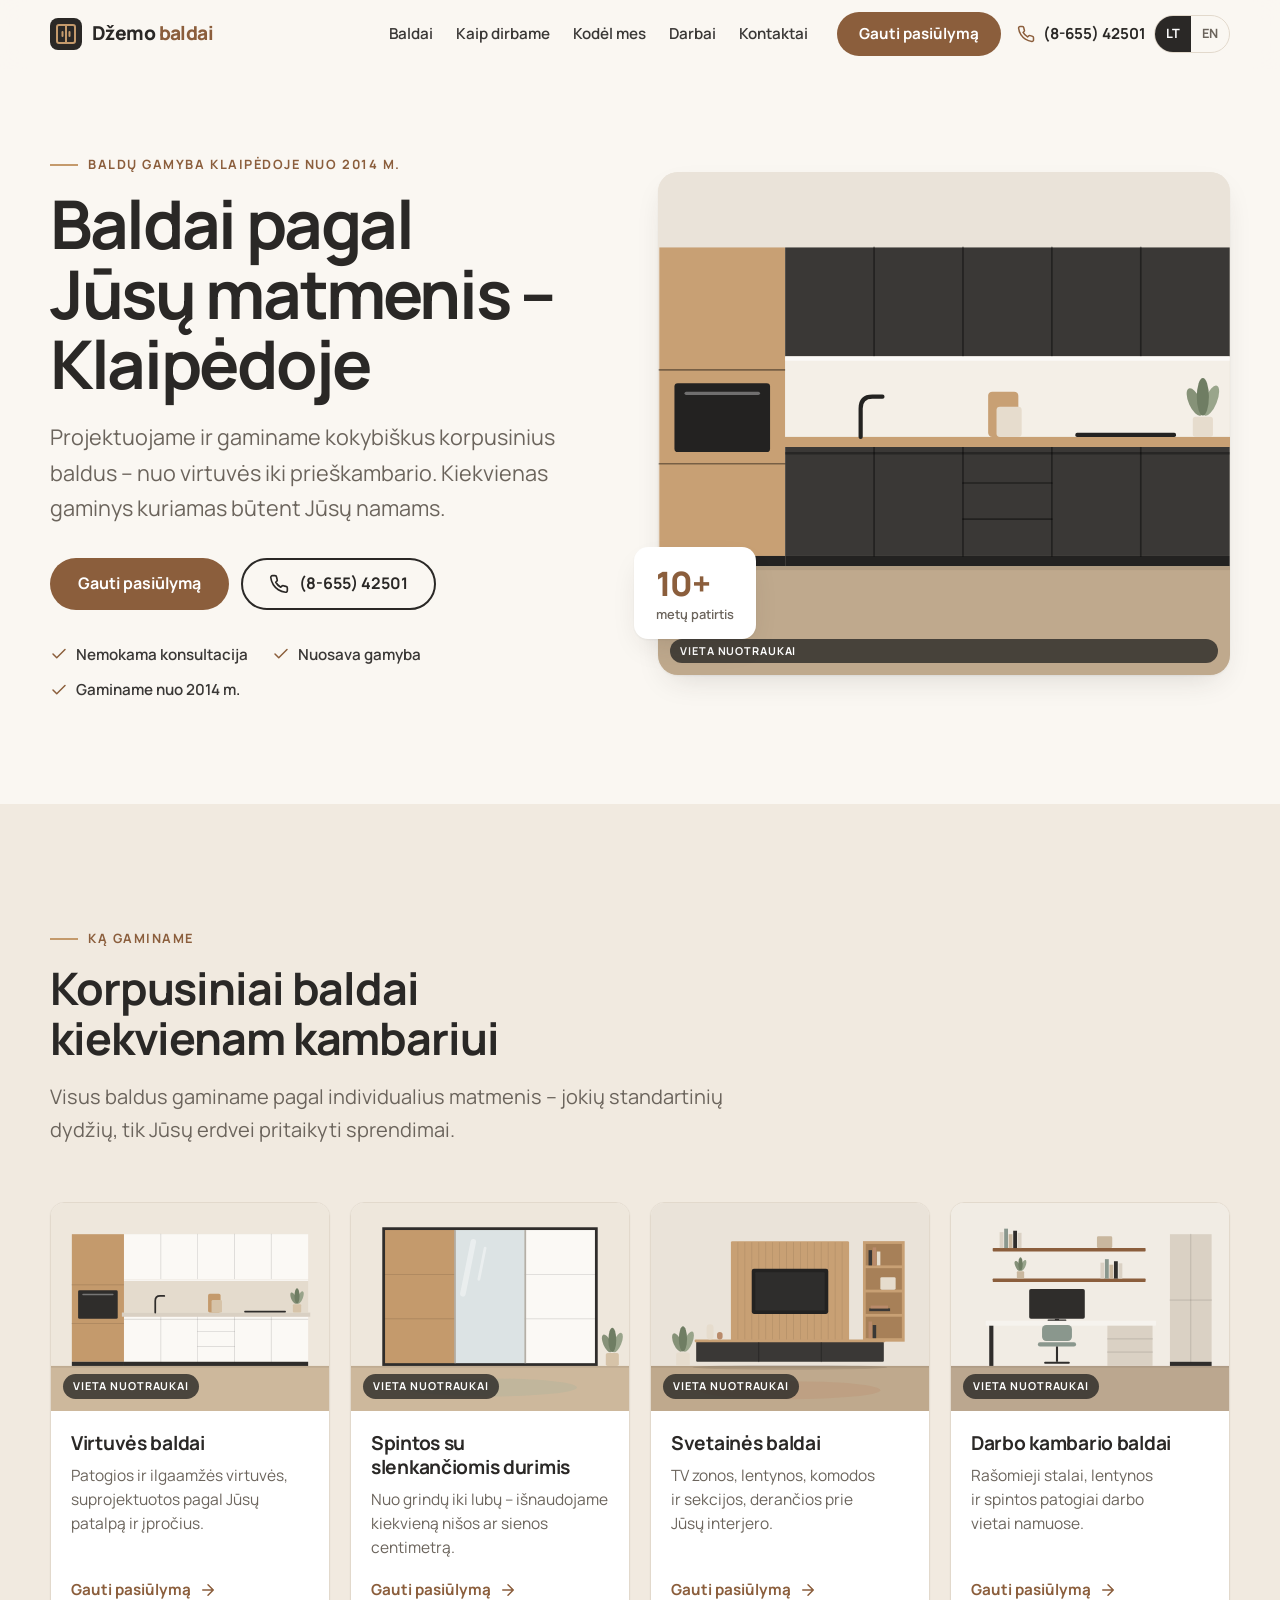
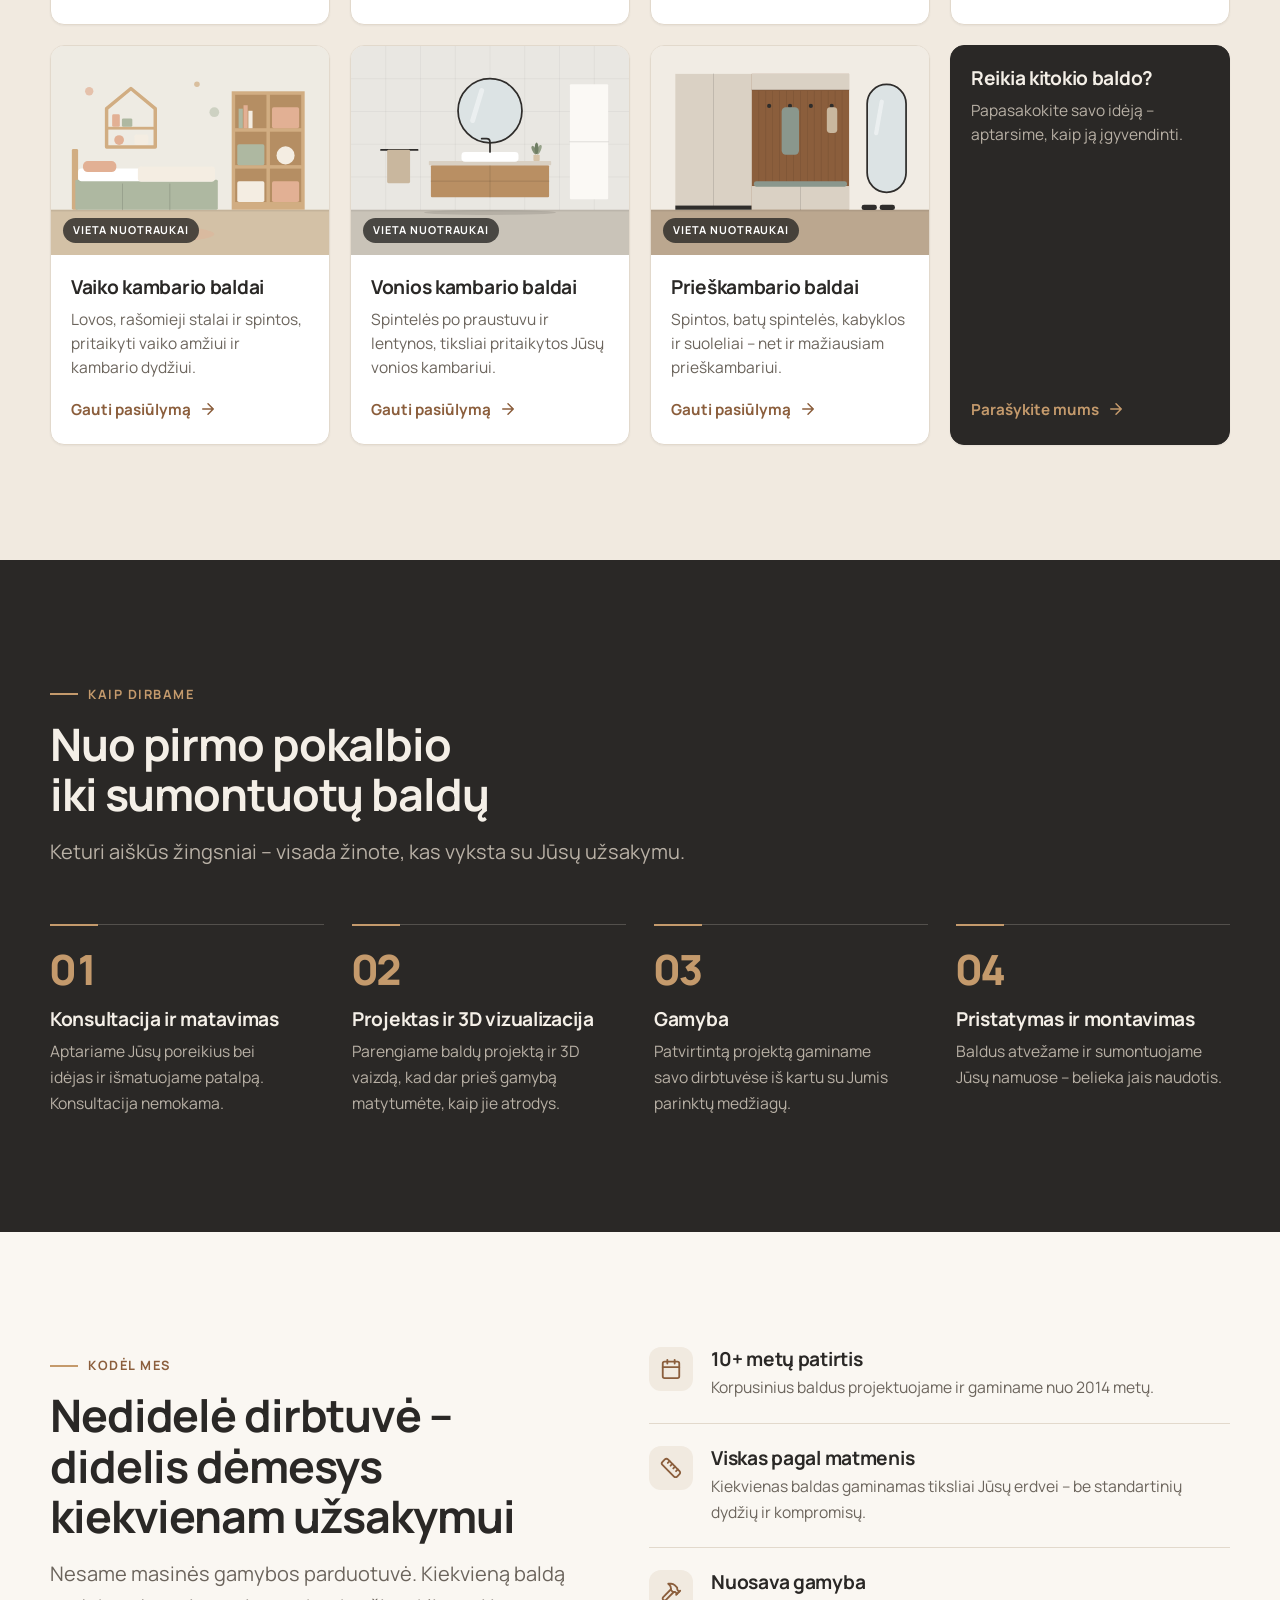
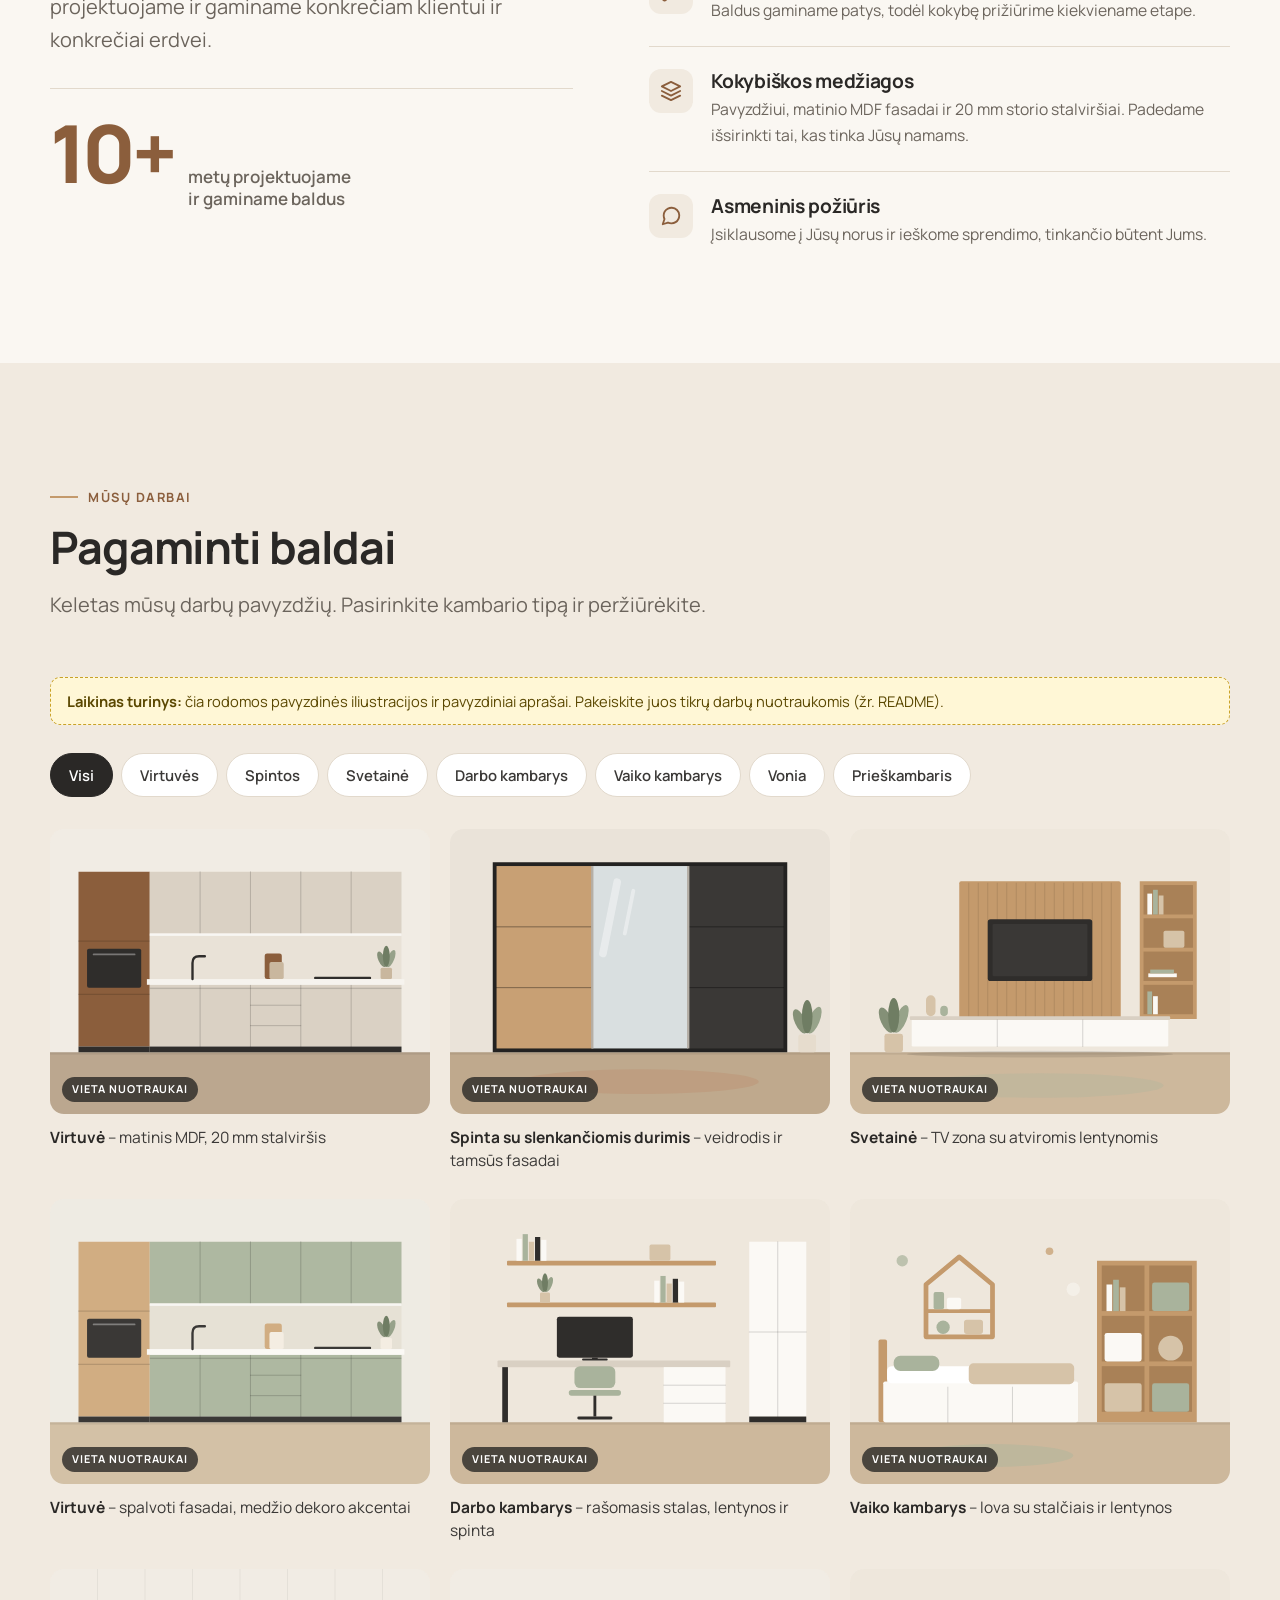
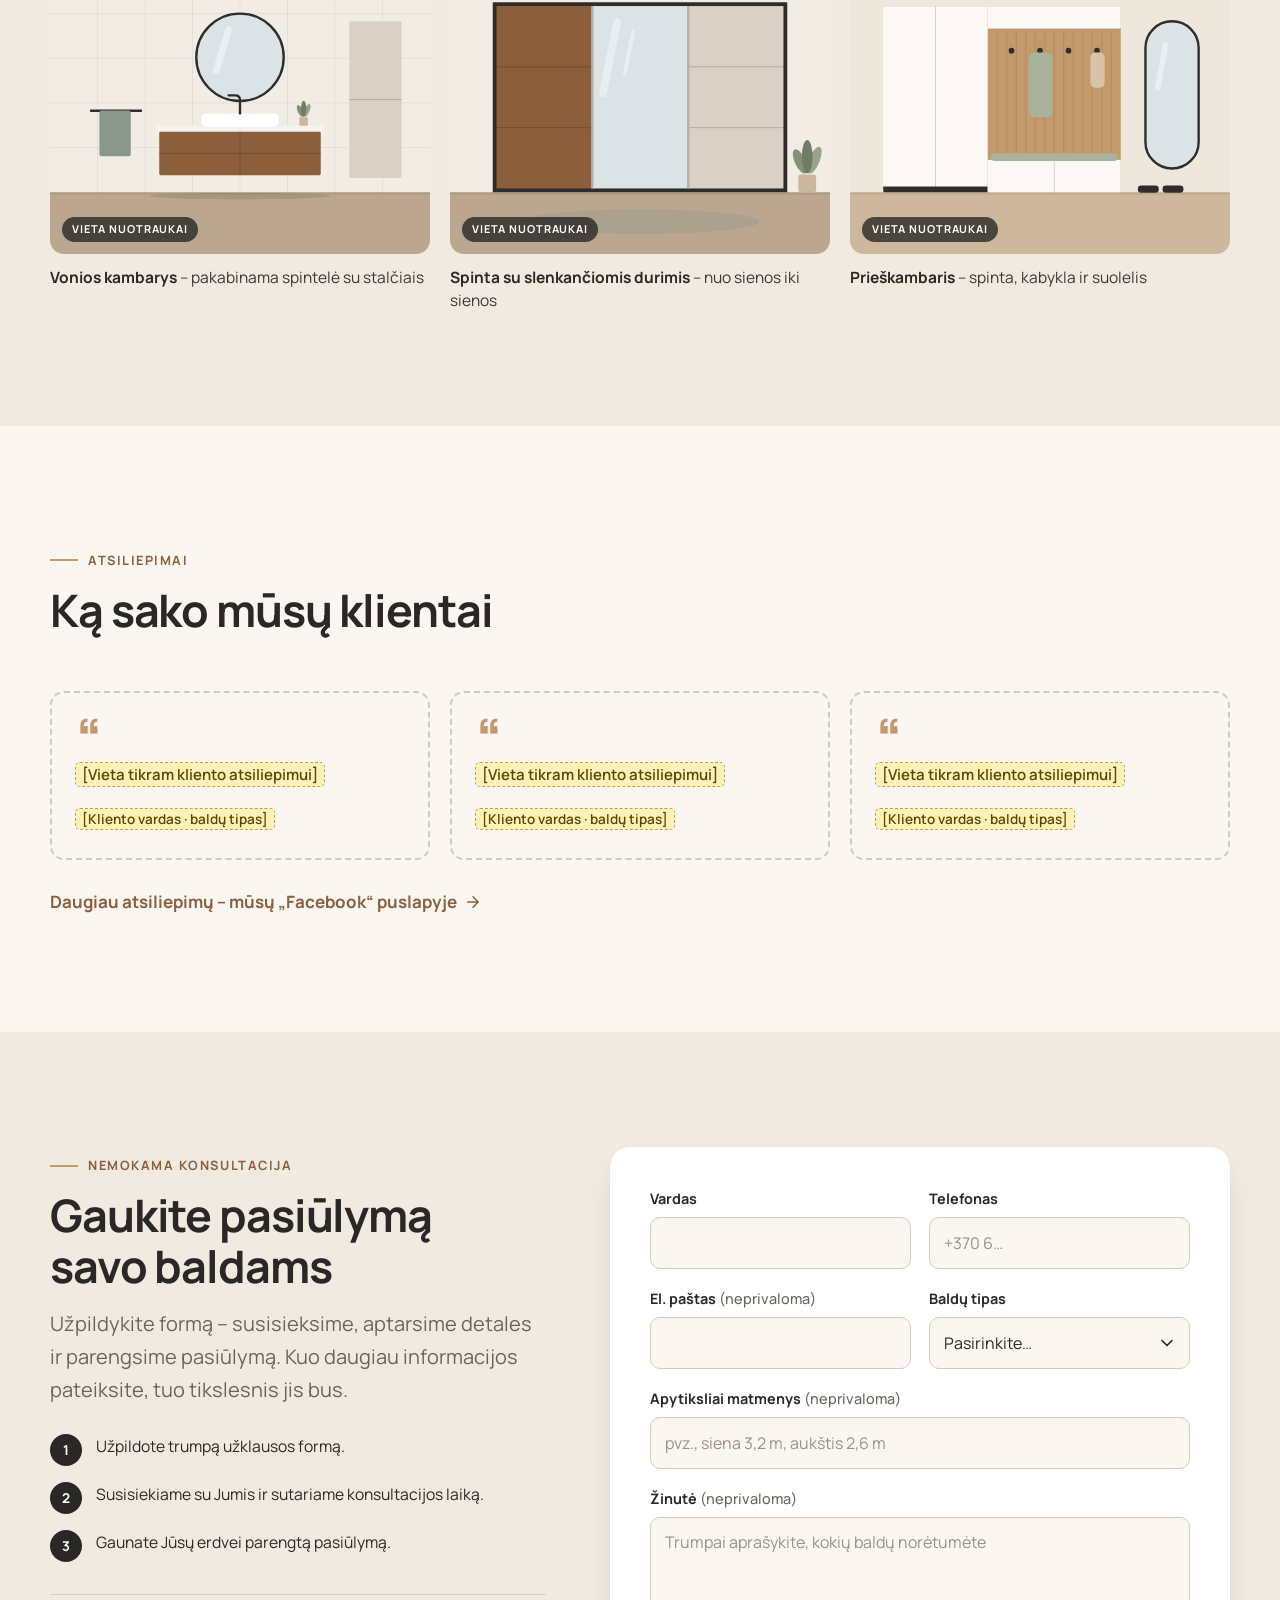
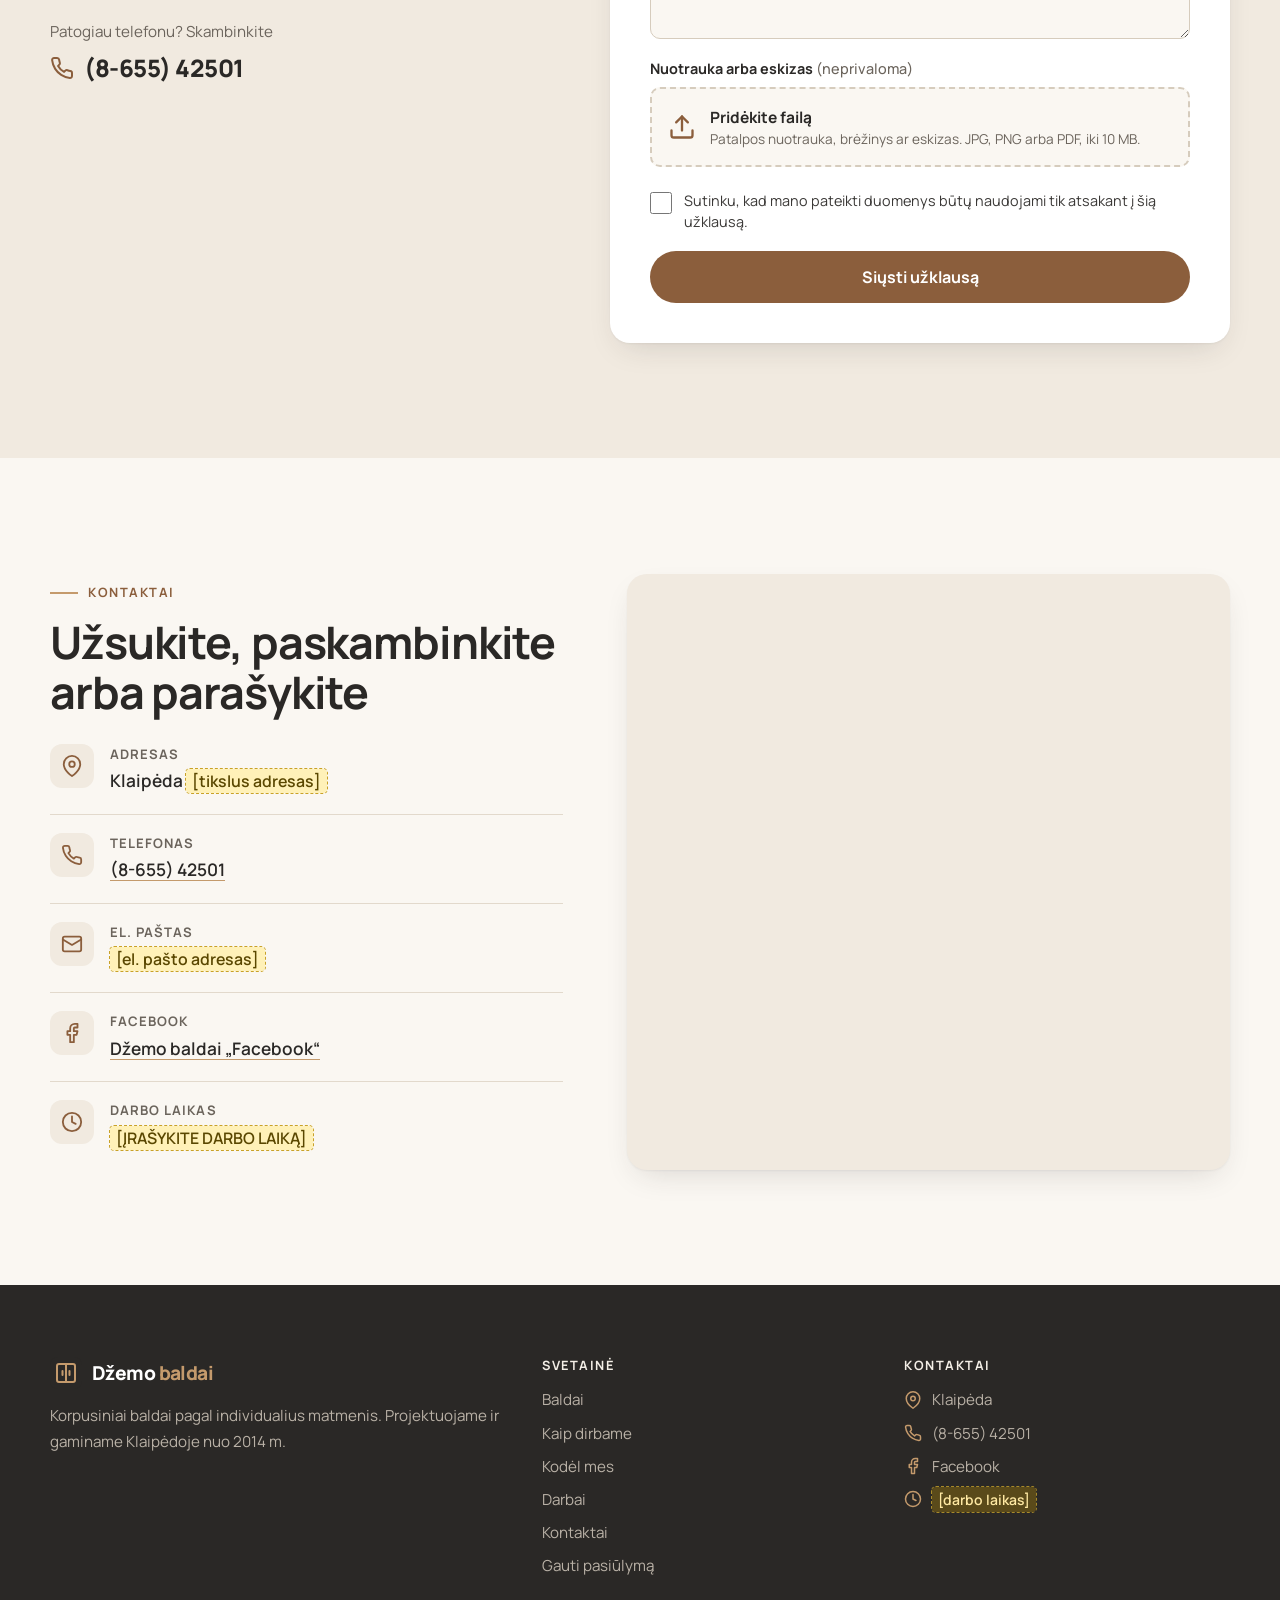
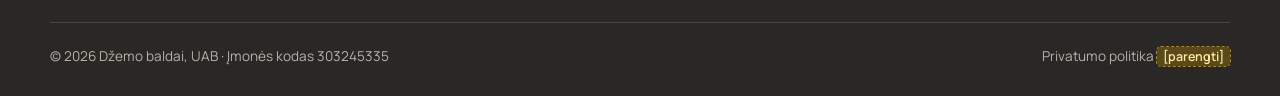
==== index.html @ 510f3b21 "Add Džemo baldai website (LT + EN) Static one-page site: hero, furniture categories, process, galler" ====
<!doctype html>
<html lang="lt">
<head>
  <meta charset="utf-8">
  <meta name="viewport" content="width=device-width, initial-scale=1, viewport-fit=cover">
  <title>Džemo baldai – baldai pagal užsakymą Klaipėdoje</title>
  <meta name="description" content="Projektuojame ir gaminame korpusinius baldus pagal užsakymą Klaipėdoje nuo 2014 m.: virtuvės baldai, spintos su slenkančiomis durimis ir kt. Nemokama konsultacija.">
  <meta name="keywords" content="baldai pagal užsakymą Klaipėda, virtuvės baldai Klaipėda, spintos su slenkančiomis durimis, korpusiniai baldai Klaipėda, nestandartiniai baldai Klaipėda, baldų gamyba Klaipėda, Džemo baldai">
  <meta name="theme-color" content="#faf7f2">
  <meta name="format-detection" content="telephone=no">

  <!-- TODO: turint domeną, atkomentuokite ir įrašykite tikrą adresą:
  <link rel="canonical" href="https://www.JUSU-DOMENAS.lt/">
  <link rel="alternate" hreflang="lt" href="https://www.JUSU-DOMENAS.lt/">
  <link rel="alternate" hreflang="en" href="https://www.JUSU-DOMENAS.lt/en/">
  <meta property="og:url" content="https://www.JUSU-DOMENAS.lt/">
  <meta property="og:image" content="https://www.JUSU-DOMENAS.lt/assets/img/og.jpg">
  -->
  <meta property="og:type" content="website">
  <meta property="og:locale" content="lt_LT">
  <meta property="og:site_name" content="Džemo baldai">
  <meta property="og:title" content="Džemo baldai – baldai pagal užsakymą Klaipėdoje">
  <meta property="og:description" content="Projektuojame ir gaminame korpusinius baldus pagal užsakymą Klaipėdoje nuo 2014 m.: virtuvės baldai, spintos su slenkančiomis durimis ir kt. Nemokama konsultacija.">

  <link rel="icon" href="favicon.svg" type="image/svg+xml">
  <link rel="preload" href="assets/fonts/manrope-latin-wght-normal.woff2" as="font" type="font/woff2" crossorigin>
  <link rel="stylesheet" href="assets/css/style.css">

  <script type="application/ld+json">
{
  "@context": "https://schema.org",
  "@type": "LocalBusiness",
  "name": "Džemo baldai",
  "legalName": "Džemo baldai, UAB",
  "description": "Projektuojame ir gaminame korpusinius baldus pagal užsakymą Klaipėdoje nuo 2014 m.: virtuvės baldai, spintos su slenkančiomis durimis ir kt. Nemokama konsultacija.",
  "foundingDate": "2014",
  "telephone": "+37065542501",
  "address": {
    "@type": "PostalAddress",
    "addressLocality": "Klaipėda",
    "addressCountry": "LT"
  },
  "areaServed": "Klaipėda",
  "sameAs": [
    "https://www.facebook.com/FACEBOOK-PUSLAPIS"
  ]
}
  </script>
</head>
<body>
<a class="skip-link" href="#turinys">Pereiti prie turinio</a>
<svg width="0" height="0" style="position:absolute" aria-hidden="true">
  <symbol id="i-phone" viewBox="0 0 24 24" fill="none" stroke="currentColor" stroke-width="2" stroke-linecap="round" stroke-linejoin="round"><path d="M22 16.92v3a2 2 0 0 1-2.18 2 19.79 19.79 0 0 1-8.63-3.07 19.5 19.5 0 0 1-6-6 19.79 19.79 0 0 1-3.07-8.67A2 2 0 0 1 4.11 2h3a2 2 0 0 1 2 1.72 12.84 12.84 0 0 0 .7 2.81 2 2 0 0 1-.45 2.11L8.09 9.91a16 16 0 0 0 6 6l1.27-1.27a2 2 0 0 1 2.11-.45 12.84 12.84 0 0 0 2.81.7A2 2 0 0 1 22 16.92z"/></symbol>
  <symbol id="i-arrow" viewBox="0 0 24 24" fill="none" stroke="currentColor" stroke-width="2" stroke-linecap="round" stroke-linejoin="round"><path d="M5 12h14M12 5l7 7-7 7"/></symbol>
  <symbol id="i-check" viewBox="0 0 24 24" fill="none" stroke="currentColor" stroke-width="2" stroke-linecap="round" stroke-linejoin="round"><path d="M20 6 9 17l-5-5"/></symbol>
  <symbol id="i-menu" viewBox="0 0 24 24" fill="none" stroke="currentColor" stroke-width="2" stroke-linecap="round" stroke-linejoin="round"><path d="M3 6h18M3 12h18M3 18h18"/></symbol>
  <symbol id="i-close" viewBox="0 0 24 24" fill="none" stroke="currentColor" stroke-width="2" stroke-linecap="round" stroke-linejoin="round"><path d="M18 6 6 18M6 6l12 12"/></symbol>
  <symbol id="i-pin" viewBox="0 0 24 24" fill="none" stroke="currentColor" stroke-width="2" stroke-linecap="round" stroke-linejoin="round"><path d="M21 10c0 7-9 13-9 13s-9-6-9-13a9 9 0 0 1 18 0z"/><circle cx="12" cy="10" r="3"/></symbol>
  <symbol id="i-clock" viewBox="0 0 24 24" fill="none" stroke="currentColor" stroke-width="2" stroke-linecap="round" stroke-linejoin="round"><circle cx="12" cy="12" r="10"/><path d="M12 6v6l4 2"/></symbol>
  <symbol id="i-mail" viewBox="0 0 24 24" fill="none" stroke="currentColor" stroke-width="2" stroke-linecap="round" stroke-linejoin="round"><rect x="2" y="4" width="20" height="16" rx="2"/><path d="m22 7-10 6L2 7"/></symbol>
  <symbol id="i-facebook" viewBox="0 0 24 24" fill="none" stroke="currentColor" stroke-width="2" stroke-linecap="round" stroke-linejoin="round"><path d="M18 2h-3a5 5 0 0 0-5 5v3H7v4h3v8h4v-8h3l1-4h-4V7a1 1 0 0 1 1-1h3z"/></symbol>
  <symbol id="i-ruler" viewBox="0 0 24 24" fill="none" stroke="currentColor" stroke-width="2" stroke-linecap="round" stroke-linejoin="round"><path d="M21.3 15.3a2.4 2.4 0 0 1 0 3.4l-2.6 2.6a2.4 2.4 0 0 1-3.4 0L2.7 8.7a2.41 2.41 0 0 1 0-3.4l2.6-2.6a2.41 2.41 0 0 1 3.4 0Z"/><path d="m14.5 12.5 2-2M11.5 9.5l2-2M8.5 6.5l2-2M17.5 15.5l2-2"/></symbol>
  <symbol id="i-calendar" viewBox="0 0 24 24" fill="none" stroke="currentColor" stroke-width="2" stroke-linecap="round" stroke-linejoin="round"><rect x="3" y="4" width="18" height="18" rx="2"/><path d="M16 2v4M8 2v4M3 10h18"/></symbol>
  <symbol id="i-hammer" viewBox="0 0 24 24" fill="none" stroke="currentColor" stroke-width="2" stroke-linecap="round" stroke-linejoin="round"><path d="m15 12-8.5 8.5a2.12 2.12 0 1 1-3-3L12 9"/><path d="M17.64 15 22 10.64"/><path d="m20.91 11.7-1.25-1.25c-.6-.6-.93-1.4-.93-2.25v-.86L16.01 4.6a5.56 5.56 0 0 0-3.94-1.64H9l.92.82A6.18 6.18 0 0 1 12 8.4v1.56l2 2h2.47l2.26 1.91"/></symbol>
  <symbol id="i-layers" viewBox="0 0 24 24" fill="none" stroke="currentColor" stroke-width="2" stroke-linecap="round" stroke-linejoin="round"><path d="m12 2 10 5-10 5L2 7z"/><path d="m2 17 10 5 10-5"/><path d="m2 12 10 5 10-5"/></symbol>
  <symbol id="i-chat" viewBox="0 0 24 24" fill="none" stroke="currentColor" stroke-width="2" stroke-linecap="round" stroke-linejoin="round"><path d="M21 11.5a8.38 8.38 0 0 1-.9 3.8 8.5 8.5 0 0 1-7.6 4.7 8.38 8.38 0 0 1-3.8-.9L3 21l1.9-5.7a8.38 8.38 0 0 1-.9-3.8 8.5 8.5 0 0 1 4.7-7.6 8.38 8.38 0 0 1 3.8-.9h.5a8.48 8.48 0 0 1 8 8v.5z"/></symbol>
  <symbol id="i-upload" viewBox="0 0 24 24" fill="none" stroke="currentColor" stroke-width="2" stroke-linecap="round" stroke-linejoin="round"><path d="M21 15v4a2 2 0 0 1-2 2H5a2 2 0 0 1-2-2v-4"/><path d="m17 8-5-5-5 5"/><path d="M12 3v12"/></symbol>
</svg>

<header class="header">
  <div class="container header__inner">
    <a class="brand" href="#" aria-label="Džemo baldai – į pradžią"><svg viewBox="0 0 32 32" aria-hidden="true"><rect width="32" height="32" rx="8" fill="#2a2826"/><rect x="7" y="7" width="18" height="18" rx="2" fill="none" stroke="#c49a6c" stroke-width="2"/><path d="M16 7v18M12.5 14v4M19.5 14v4" stroke="#c49a6c" stroke-width="2" stroke-linecap="round"/></svg><span>Džemo <span>baldai</span></span></a>

    <nav class="nav" id="nav" aria-label="Meniu">
      <ul>
          <li><a href="#baldai">Baldai</a></li>
          <li><a href="#procesas">Kaip dirbame</a></li>
          <li><a href="#kodel-mes">Kodėl mes</a></li>
          <li><a href="#darbai">Darbai</a></li>
          <li><a href="#kontaktai">Kontaktai</a></li>
          <li><a class="btn btn--primary btn--sm" href="#uzklausa">Gauti pasiūlymą</a></li>
      </ul>
    </nav>

    <div class="header__tools">
      <a class="header__phone" href="tel:+37065542501"><svg aria-hidden="true"><use href="#i-phone"/></svg>(8-655) 42501</a>
      <div class="lang" role="group" aria-label="Kalba">
        <a href="index.html" lang="lt" hreflang="lt" aria-current="true">LT</a>
        <a href="en/index.html" lang="en" hreflang="en">EN</a>
      </div>
      <button class="nav-toggle" type="button" aria-controls="nav" aria-expanded="false" aria-label="Meniu">
        <svg class="icon-open" aria-hidden="true"><use href="#i-menu"/></svg>
        <svg class="icon-close" aria-hidden="true"><use href="#i-close"/></svg>
      </button>
    </div>
  </div>
</header>

<main id="turinys">

  <!-- 1. HERO -->
  <section class="hero">
    <div class="container hero__grid">
      <div class="hero__text">
        <p class="eyebrow">Baldų gamyba Klaipėdoje nuo 2014 m.</p>
        <h1>Baldai pagal Jūsų matmenis&nbsp;– Klaipėdoje</h1>
        <p class="lead">Projektuojame ir gaminame kokybiškus korpusinius baldus – nuo virtuvės iki prieškambario. Kiekvienas gaminys kuriamas būtent Jūsų namams.</p>
        <div class="hero__cta">
          <a class="btn btn--primary" href="#uzklausa">Gauti pasiūlymą</a>
          <a class="btn btn--ghost" href="tel:+37065542501"><svg aria-hidden="true"><use href="#i-phone"/></svg>(8-655) 42501</a>
        </div>
        <ul class="hero__points">
            <li><svg aria-hidden="true"><use href="#i-check"/></svg>Nemokama konsultacija</li>
            <li><svg aria-hidden="true"><use href="#i-check"/></svg>Nuosava gamyba</li>
            <li><svg aria-hidden="true"><use href="#i-check"/></svg>Gaminame nuo 2014 m.</li>
        </ul>
      </div>
      <div class="hero__media">
        <!-- TODO: pakeiskite tikra nuotrauka, pvz. assets/img/hero.jpg (rekomenduojama ~1600 px pločio, WebP arba JPG) -->
        <div class="media"><img src="assets/img/hero.svg" alt="Virtuvės baldai pagal individualų užsakymą" width="800" height="600" fetchpriority="high"></div>
        <div class="hero__badge"><strong>10+</strong><span>metų patirtis</span></div>
      </div>
    </div>
  </section>

  <!-- 2. KĄ GAMINAME -->
  <section class="section section--sand" id="baldai">
    <div class="container">
      <div class="section-head">
        <p class="eyebrow">Ką gaminame</p>
        <h2>Korpusiniai baldai kiekvienam kambariui</h2>
        <p class="lead">Visus baldus gaminame pagal individualius matmenis – jokių standartinių dydžių, tik Jūsų erdvei pritaikyti sprendimai.</p>
      </div>
      <ul class="cards">
        <li class="card">
          <div class="media"><img src="assets/img/virtuve.svg" alt="Virtuvės baldai" width="800" height="600" loading="lazy" decoding="async"></div>
          <div class="card__body">
            <h3><a class="card__link" href="#uzklausa" data-type="Virtuvės baldai">Virtuvės baldai</a></h3>
            <p>Patogios ir ilgaamžės virtuvės, suprojektuotos pagal Jūsų patalpą ir įpročius.</p>
            <span class="link-arrow">Gauti pasiūlymą <svg aria-hidden="true"><use href="#i-arrow"/></svg></span>
          </div>
        </li>
        <li class="card">
          <div class="media"><img src="assets/img/spinta.svg" alt="Spintos su slenkančiomis durimis" width="800" height="600" loading="lazy" decoding="async"></div>
          <div class="card__body">
            <h3><a class="card__link" href="#uzklausa" data-type="Spintos su slenkančiomis durimis">Spintos su slenkančiomis durimis</a></h3>
            <p>Nuo grindų iki lubų – išnaudojame kiekvieną nišos ar sienos centimetrą.</p>
            <span class="link-arrow">Gauti pasiūlymą <svg aria-hidden="true"><use href="#i-arrow"/></svg></span>
          </div>
        </li>
        <li class="card">
          <div class="media"><img src="assets/img/svetaine.svg" alt="Svetainės baldai" width="800" height="600" loading="lazy" decoding="async"></div>
          <div class="card__body">
            <h3><a class="card__link" href="#uzklausa" data-type="Svetainės baldai">Svetainės baldai</a></h3>
            <p>TV zonos, lentynos, komodos ir sekcijos, derančios prie Jūsų interjero.</p>
            <span class="link-arrow">Gauti pasiūlymą <svg aria-hidden="true"><use href="#i-arrow"/></svg></span>
          </div>
        </li>
        <li class="card">
          <div class="media"><img src="assets/img/darbo-kambarys.svg" alt="Darbo kambario baldai" width="800" height="600" loading="lazy" decoding="async"></div>
          <div class="card__body">
            <h3><a class="card__link" href="#uzklausa" data-type="Darbo kambario baldai">Darbo kambario baldai</a></h3>
            <p>Rašomieji stalai, lentynos ir spintos patogiai darbo vietai namuose.</p>
            <span class="link-arrow">Gauti pasiūlymą <svg aria-hidden="true"><use href="#i-arrow"/></svg></span>
          </div>
        </li>
        <li class="card">
          <div class="media"><img src="assets/img/vaiko-kambarys.svg" alt="Vaiko kambario baldai" width="800" height="600" loading="lazy" decoding="async"></div>
          <div class="card__body">
            <h3><a class="card__link" href="#uzklausa" data-type="Vaiko kambario baldai">Vaiko kambario baldai</a></h3>
            <p>Lovos, rašomieji stalai ir spintos, pritaikyti vaiko amžiui ir kambario dydžiui.</p>
            <span class="link-arrow">Gauti pasiūlymą <svg aria-hidden="true"><use href="#i-arrow"/></svg></span>
          </div>
        </li>
        <li class="card">
          <div class="media"><img src="assets/img/vonia.svg" alt="Vonios kambario baldai" width="800" height="600" loading="lazy" decoding="async"></div>
          <div class="card__body">
            <h3><a class="card__link" href="#uzklausa" data-type="Vonios kambario baldai">Vonios kambario baldai</a></h3>
            <p>Spintelės po praustuvu ir lentynos, tiksliai pritaikytos Jūsų vonios kambariui.</p>
            <span class="link-arrow">Gauti pasiūlymą <svg aria-hidden="true"><use href="#i-arrow"/></svg></span>
          </div>
        </li>
        <li class="card">
          <div class="media"><img src="assets/img/prieskambaris.svg" alt="Prieškambario baldai" width="800" height="600" loading="lazy" decoding="async"></div>
          <div class="card__body">
            <h3><a class="card__link" href="#uzklausa" data-type="Prieškambario baldai">Prieškambario baldai</a></h3>
            <p>Spintos, batų spintelės, kabyklos ir suoleliai – net ir mažiausiam prieškambariui.</p>
            <span class="link-arrow">Gauti pasiūlymą <svg aria-hidden="true"><use href="#i-arrow"/></svg></span>
          </div>
        </li>
        <li class="card card--cta">
          <div class="card__body">
            <h3><a class="card__link" href="#uzklausa" data-type="Kita">Reikia kitokio baldo?</a></h3>
            <p>Papasakokite savo idėją – aptarsime, kaip ją įgyvendinti.</p>
            <span class="link-arrow">Parašykite mums <svg aria-hidden="true"><use href="#i-arrow"/></svg></span>
          </div>
        </li>
      </ul>
    </div>
  </section>

  <!-- 3. KAIP DIRBAME -->
  <section class="section section--dark" id="procesas">
    <div class="container">
      <div class="section-head">
        <p class="eyebrow">Kaip dirbame</p>
        <h2>Nuo pirmo pokalbio iki sumontuotų baldų</h2>
        <p class="lead">Keturi aiškūs žingsniai – visada žinote, kas vyksta su Jūsų užsakymu.</p>
      </div>
      <ol class="steps">
        <li class="step">
          <div class="step__num" aria-hidden="true">01</div>
          <h3>Konsultacija ir matavimas</h3>
          <p>Aptariame Jūsų poreikius bei idėjas ir išmatuojame patalpą. Konsultacija nemokama.</p>
        </li>
        <li class="step">
          <div class="step__num" aria-hidden="true">02</div>
          <h3>Projektas ir 3D vizualizacija</h3>
          <p>Parengiame baldų projektą ir 3D vaizdą, kad dar prieš gamybą matytumėte, kaip jie atrodys.</p>
        </li>
        <li class="step">
          <div class="step__num" aria-hidden="true">03</div>
          <h3>Gamyba</h3>
          <p>Patvirtintą projektą gaminame savo dirbtuvėse iš kartu su Jumis parinktų medžiagų.</p>
        </li>
        <li class="step">
          <div class="step__num" aria-hidden="true">04</div>
          <h3>Pristatymas ir montavimas</h3>
          <p>Baldus atvežame ir sumontuojame Jūsų namuose – belieka jais naudotis.</p>
        </li>
      </ol>
    </div>
  </section>

  <!-- 4. KODĖL MES -->
  <section class="section" id="kodel-mes">
    <div class="container why">
      <div class="why__intro">
        <p class="eyebrow">Kodėl mes</p>
        <h2>Nedidelė dirbtuvė&nbsp;– didelis dėmesys kiekvienam užsakymui</h2>
        <p class="lead">Nesame masinės gamybos parduotuvė. Kiekvieną baldą projektuojame ir gaminame konkrečiam klientui ir konkrečiai erdvei.</p>
        <p class="why__stat"><strong>10+</strong><span>metų projektuojame ir gaminame baldus</span></p>
      </div>
      <ul class="features">
          <li class="feature">
            <span class="feature__icon"><svg aria-hidden="true"><use href="#i-calendar"/></svg></span>
            <h3>10+ metų patirtis</h3>
            <p>Korpusinius baldus projektuojame ir gaminame nuo 2014 metų.</p>
          </li>
          <li class="feature">
            <span class="feature__icon"><svg aria-hidden="true"><use href="#i-ruler"/></svg></span>
            <h3>Viskas pagal matmenis</h3>
            <p>Kiekvienas baldas gaminamas tiksliai Jūsų erdvei – be standartinių dydžių ir kompromisų.</p>
          </li>
          <li class="feature">
            <span class="feature__icon"><svg aria-hidden="true"><use href="#i-hammer"/></svg></span>
            <h3>Nuosava gamyba</h3>
            <p>Baldus gaminame patys, todėl kokybę prižiūrime kiekviename etape.</p>
          </li>
          <li class="feature">
            <span class="feature__icon"><svg aria-hidden="true"><use href="#i-layers"/></svg></span>
            <h3>Kokybiškos medžiagos</h3>
            <p>Pavyzdžiui, matinio MDF fasadai ir 20 mm storio stalviršiai. Padedame išsirinkti tai, kas tinka Jūsų namams.</p>
          </li>
          <li class="feature">
            <span class="feature__icon"><svg aria-hidden="true"><use href="#i-chat"/></svg></span>
            <h3>Asmeninis požiūris</h3>
            <p>Įsiklausome į Jūsų norus ir ieškome sprendimo, tinkančio būtent Jums.</p>
          </li>
      </ul>
    </div>
  </section>

  <!-- 5. DARBAI -->
  <section class="section section--sand" id="darbai">
    <div class="container">
      <div class="section-head">
        <p class="eyebrow">Mūsų darbai</p>
        <h2>Pagaminti baldai</h2>
        <p class="lead">Keletas mūsų darbų pavyzdžių. Pasirinkite kambario tipą ir peržiūrėkite.</p>
      </div>
      <!-- TODO: ištrinkite šį pranešimą, kai įkelsite tikras nuotraukas -->
      <p class="todo-note"><strong>Laikinas turinys:</strong> čia rodomos pavyzdinės iliustracijos ir pavyzdiniai aprašai. Pakeiskite juos tikrų darbų nuotraukomis (žr. README).</p>
      <div class="filters" role="group" aria-label="Filtruoti darbus pagal kambario tipą">
        <button class="filter" type="button" data-filter="all" aria-pressed="true">Visi</button>
        <button class="filter" type="button" data-filter="virtuve" aria-pressed="false">Virtuvės</button>
        <button class="filter" type="button" data-filter="spinta" aria-pressed="false">Spintos</button>
        <button class="filter" type="button" data-filter="svetaine" aria-pressed="false">Svetainė</button>
        <button class="filter" type="button" data-filter="darbo-kambarys" aria-pressed="false">Darbo kambarys</button>
        <button class="filter" type="button" data-filter="vaiko-kambarys" aria-pressed="false">Vaiko kambarys</button>
        <button class="filter" type="button" data-filter="vonia" aria-pressed="false">Vonia</button>
        <button class="filter" type="button" data-filter="prieskambaris" aria-pressed="false">Prieškambaris</button>
      </div>
      <div class="works">
        <figure class="work" data-cat="virtuve">
          <button class="media work__btn" type="button" aria-label="Padidinti nuotrauką: Virtuvė">
            <img src="assets/img/portfolio/virtuve-1.svg" alt="Virtuvė – matinis MDF, 20 mm stalviršis" width="800" height="600" loading="lazy" decoding="async">
          </button>
          <figcaption><strong>Virtuvė</strong> – matinis MDF, 20 mm stalviršis</figcaption>
        </figure>
        <figure class="work" data-cat="spinta">
          <button class="media work__btn" type="button" aria-label="Padidinti nuotrauką: Spinta su slenkančiomis durimis">
            <img src="assets/img/portfolio/spinta-1.svg" alt="Spinta su slenkančiomis durimis – veidrodis ir tamsūs fasadai" width="800" height="600" loading="lazy" decoding="async">
          </button>
          <figcaption><strong>Spinta su slenkančiomis durimis</strong> – veidrodis ir tamsūs fasadai</figcaption>
        </figure>
        <figure class="work" data-cat="svetaine">
          <button class="media work__btn" type="button" aria-label="Padidinti nuotrauką: Svetainė">
            <img src="assets/img/portfolio/svetaine-1.svg" alt="Svetainė – TV zona su atviromis lentynomis" width="800" height="600" loading="lazy" decoding="async">
          </button>
          <figcaption><strong>Svetainė</strong> – TV zona su atviromis lentynomis</figcaption>
        </figure>
        <figure class="work" data-cat="virtuve">
          <button class="media work__btn" type="button" aria-label="Padidinti nuotrauką: Virtuvė">
            <img src="assets/img/portfolio/virtuve-2.svg" alt="Virtuvė – spalvoti fasadai, medžio dekoro akcentai" width="800" height="600" loading="lazy" decoding="async">
          </button>
          <figcaption><strong>Virtuvė</strong> – spalvoti fasadai, medžio dekoro akcentai</figcaption>
        </figure>
        <figure class="work" data-cat="darbo-kambarys">
          <button class="media work__btn" type="button" aria-label="Padidinti nuotrauką: Darbo kambarys">
            <img src="assets/img/portfolio/darbo-kambarys-1.svg" alt="Darbo kambarys – rašomasis stalas, lentynos ir spinta" width="800" height="600" loading="lazy" decoding="async">
          </button>
          <figcaption><strong>Darbo kambarys</strong> – rašomasis stalas, lentynos ir spinta</figcaption>
        </figure>
        <figure class="work" data-cat="vaiko-kambarys">
          <button class="media work__btn" type="button" aria-label="Padidinti nuotrauką: Vaiko kambarys">
            <img src="assets/img/portfolio/vaiko-kambarys-1.svg" alt="Vaiko kambarys – lova su stalčiais ir lentynos" width="800" height="600" loading="lazy" decoding="async">
          </button>
          <figcaption><strong>Vaiko kambarys</strong> – lova su stalčiais ir lentynos</figcaption>
        </figure>
        <figure class="work" data-cat="vonia">
          <button class="media work__btn" type="button" aria-label="Padidinti nuotrauką: Vonios kambarys">
            <img src="assets/img/portfolio/vonia-1.svg" alt="Vonios kambarys – pakabinama spintelė su stalčiais" width="800" height="600" loading="lazy" decoding="async">
          </button>
          <figcaption><strong>Vonios kambarys</strong> – pakabinama spintelė su stalčiais</figcaption>
        </figure>
        <figure class="work" data-cat="spinta">
          <button class="media work__btn" type="button" aria-label="Padidinti nuotrauką: Spinta su slenkančiomis durimis">
            <img src="assets/img/portfolio/spinta-2.svg" alt="Spinta su slenkančiomis durimis – nuo sienos iki sienos" width="800" height="600" loading="lazy" decoding="async">
          </button>
          <figcaption><strong>Spinta su slenkančiomis durimis</strong> – nuo sienos iki sienos</figcaption>
        </figure>
        <figure class="work" data-cat="prieskambaris">
          <button class="media work__btn" type="button" aria-label="Padidinti nuotrauką: Prieškambaris">
            <img src="assets/img/portfolio/prieskambaris-1.svg" alt="Prieškambaris – spinta, kabykla ir suolelis" width="800" height="600" loading="lazy" decoding="async">
          </button>
          <figcaption><strong>Prieškambaris</strong> – spinta, kabykla ir suolelis</figcaption>
        </figure>
      </div>
      <p class="works__empty" hidden></p>
    </div>
  </section>

  <!-- 6. ATSILIEPIMAI (vietos tikriems atsiliepimams – neišgalvokite) -->
  <section class="section" id="atsiliepimai">
    <div class="container">
      <div class="section-head">
        <p class="eyebrow">Atsiliepimai</p>
        <h2>Ką sako mūsų klientai</h2>
      </div>
      <ul class="quotes">
        <li class="quote quote--placeholder">
          <div class="quote__mark" aria-hidden="true">“</div>
          <blockquote><span class="todo">[Vieta tikram kliento atsiliepimui]</span></blockquote>
          <footer><span class="todo">[Kliento vardas · baldų tipas]</span></footer>
        </li>
        <li class="quote quote--placeholder">
          <div class="quote__mark" aria-hidden="true">“</div>
          <blockquote><span class="todo">[Vieta tikram kliento atsiliepimui]</span></blockquote>
          <footer><span class="todo">[Kliento vardas · baldų tipas]</span></footer>
        </li>
        <li class="quote quote--placeholder">
          <div class="quote__mark" aria-hidden="true">“</div>
          <blockquote><span class="todo">[Vieta tikram kliento atsiliepimui]</span></blockquote>
          <footer><span class="todo">[Kliento vardas · baldų tipas]</span></footer>
        </li>
      </ul>
      <p class="quotes__more"><a class="link-arrow" href="https://www.facebook.com/FACEBOOK-PUSLAPIS" target="_blank" rel="noopener">Daugiau atsiliepimų – mūsų „Facebook“ puslapyje <svg aria-hidden="true"><use href="#i-arrow"/></svg></a></p>
    </div>
  </section>

  <!-- 7. UŽKLAUSOS FORMA -->
  <section class="section section--sand" id="uzklausa">
    <div class="container quote-section">
      <div class="quote-aside">
        <p class="eyebrow">Nemokama konsultacija</p>
        <h2>Gaukite pasiūlymą savo baldams</h2>
        <p class="lead">Užpildykite formą – susisieksime, aptarsime detales ir parengsime pasiūlymą. Kuo daugiau informacijos pateiksite, tuo tikslesnis jis bus.</p>
        <ol>
            <li>Užpildote trumpą užklausos formą.</li>
            <li>Susisiekiame su Jumis ir sutariame konsultacijos laiką.</li>
            <li>Gaunate Jūsų erdvei parengtą pasiūlymą.</li>
        </ol>
        <p class="quote-aside__call"><span>Patogiau telefonu? Skambinkite</span><a href="tel:+37065542501"><svg aria-hidden="true"><use href="#i-phone"/></svg>(8-655) 42501</a></p>
      </div>

      <!-- Formos siuntimo adresas nustatomas faile assets/js/main.js (CONFIG.formEndpoint) -->
      <form class="form" id="quote-form" method="post" enctype="multipart/form-data">
        <div class="form__row">
          <div class="field">
            <label for="f-name">Vardas</label>
            <input id="f-name" name="name" type="text" autocomplete="name" required>
          </div>
          <div class="field">
            <label for="f-phone">Telefonas</label>
            <input id="f-phone" name="phone" type="tel" autocomplete="tel" inputmode="tel" placeholder="+370 6…" required>
          </div>
        </div>
        <div class="form__row">
          <div class="field">
            <label for="f-email">El. paštas <span class="opt">(neprivaloma)</span></label>
            <input id="f-email" name="email" type="email" autocomplete="email">
          </div>
          <div class="field">
            <label for="f-type">Baldų tipas</label>
            <select id="f-type" name="furniture_type" required>
                <option value="">Pasirinkite…</option>
                <option>Virtuvės baldai</option>
                <option>Spintos su slenkančiomis durimis</option>
                <option>Svetainės baldai</option>
                <option>Darbo kambario baldai</option>
                <option>Vaiko kambario baldai</option>
                <option>Vonios kambario baldai</option>
                <option>Prieškambario baldai</option>
                <option>Kita</option>
            </select>
          </div>
        </div>
        <div class="field">
          <label for="f-dim">Apytiksliai matmenys <span class="opt">(neprivaloma)</span></label>
          <input id="f-dim" name="dimensions" type="text" placeholder="pvz., siena 3,2 m, aukštis 2,6 m">
        </div>
        <div class="field">
          <label for="f-msg">Žinutė <span class="opt">(neprivaloma)</span></label>
          <textarea id="f-msg" name="message" rows="4" placeholder="Trumpai aprašykite, kokių baldų norėtumėte"></textarea>
        </div>
        <div class="field">
          <label for="f-file">Nuotrauka arba eskizas <span class="opt">(neprivaloma)</span></label>
          <div class="upload">
            <svg aria-hidden="true"><use href="#i-upload"/></svg>
            <div><strong>Pridėkite failą</strong><span>Patalpos nuotrauka, brėžinys ar eskizas. JPG, PNG arba PDF, iki 10 MB.</span></div>
            <input id="f-file" name="attachment" type="file" accept="image/*,.pdf" multiple>
          </div>
          <ul class="upload__list" aria-live="polite"></ul>
        </div>
        <label class="check">
          <input type="checkbox" name="consent" value="yes" required>
          <span>Sutinku, kad mano pateikti duomenys būtų naudojami tik atsakant į šią užklausą.</span>
        </label>
        <div class="hp" aria-hidden="true"><label>Website <input type="text" name="website" tabindex="-1" autocomplete="off"></label></div>
        <button class="btn btn--primary" type="submit">Siųsti užklausą</button>
        <p class="form__status" role="status" aria-live="polite"></p>
      </form>
    </div>
  </section>

  <!-- 8. KONTAKTAI -->
  <section class="section" id="kontaktai">
    <div class="container contact">
      <div>
        <p class="eyebrow">Kontaktai</p>
        <h2>Užsukite, paskambinkite arba parašykite</h2>
        <dl class="contact__list">
          <div class="contact__item"><span class="contact__icon"><svg aria-hidden="true"><use href="#i-pin"/></svg></span><dt>Adresas</dt><dd>Klaipėda <span class="todo">[tikslus adresas]</span></dd></div>
          <div class="contact__item"><span class="contact__icon"><svg aria-hidden="true"><use href="#i-phone"/></svg></span><dt>Telefonas</dt><dd><a href="tel:+37065542501">(8-655) 42501</a></dd></div>
          <div class="contact__item"><span class="contact__icon"><svg aria-hidden="true"><use href="#i-mail"/></svg></span><dt>El. paštas</dt><dd><span class="todo">[el. pašto adresas]</span></dd></div>
          <!-- TODO: visur pakeiskite FACEBOOK-PUSLAPIS tikru puslapio adresu -->
          <div class="contact__item"><span class="contact__icon"><svg aria-hidden="true"><use href="#i-facebook"/></svg></span><dt>Facebook</dt><dd><a href="https://www.facebook.com/FACEBOOK-PUSLAPIS" target="_blank" rel="noopener">Džemo baldai „Facebook“</a></dd></div>
          <div class="contact__item"><span class="contact__icon"><svg aria-hidden="true"><use href="#i-clock"/></svg></span><dt>Darbo laikas</dt><dd><span class="todo">[ĮRAŠYKITE DARBO LAIKĄ]</span></dd></div>
        </dl>
      </div>
      <div class="map">
        <!-- TODO: žinant tikslų adresą, pakeiskite q=Klaipėda į q=Gatvė+nr,+Klaipėda -->
        <iframe src="https://www.google.com/maps?q=Klaip%C4%97da&amp;z=12&amp;hl=lt&amp;output=embed" title="Žemėlapis: Klaipėda" loading="lazy" referrerpolicy="no-referrer-when-downgrade" allowfullscreen></iframe>
      </div>
    </div>
  </section>
</main>

<!-- 9. PORAŠTĖ -->
<footer class="footer">
  <div class="container">
    <div class="footer__grid">
      <div>
        <a class="brand" href="#" aria-label="Džemo baldai – į pradžią"><svg viewBox="0 0 32 32" aria-hidden="true"><rect width="32" height="32" rx="8" fill="#2a2826"/><rect x="7" y="7" width="18" height="18" rx="2" fill="none" stroke="#c49a6c" stroke-width="2"/><path d="M16 7v18M12.5 14v4M19.5 14v4" stroke="#c49a6c" stroke-width="2" stroke-linecap="round"/></svg><span>Džemo <span>baldai</span></span></a>
        <p>Korpusiniai baldai pagal individualius matmenis. Projektuojame ir gaminame Klaipėdoje nuo 2014 m.</p>
      </div>
      <div>
        <h3>Svetainė</h3>
        <ul>
            <li><a href="#baldai">Baldai</a></li>
            <li><a href="#procesas">Kaip dirbame</a></li>
            <li><a href="#kodel-mes">Kodėl mes</a></li>
            <li><a href="#darbai">Darbai</a></li>
            <li><a href="#kontaktai">Kontaktai</a></li>
            <li><a href="#uzklausa">Gauti pasiūlymą</a></li>
        </ul>
      </div>
      <div>
        <h3>Kontaktai</h3>
        <ul class="footer__contact">
          <li><svg aria-hidden="true"><use href="#i-pin"/></svg>Klaipėda</li>
          <li><svg aria-hidden="true"><use href="#i-phone"/></svg><a href="tel:+37065542501">(8-655) 42501</a></li>
          <li><svg aria-hidden="true"><use href="#i-facebook"/></svg><a href="https://www.facebook.com/FACEBOOK-PUSLAPIS" target="_blank" rel="noopener">Facebook</a></li>
          <li><svg aria-hidden="true"><use href="#i-clock"/></svg><span class="todo">[darbo laikas]</span></li>
        </ul>
      </div>
    </div>
    <div class="footer__bottom">
      <p>© <span id="year">2026</span> Džemo baldai, UAB · Įmonės kodas 303245335</p>
      <p>Privatumo politika <span class="todo">[parengti]</span></p>
    </div>
  </div>
</footer>

<!-- Mobili juosta: skambutis ir užklausa -->
<div class="callbar">
  <a class="btn btn--dark btn--sm" href="tel:+37065542501" aria-label="Skambinti telefonu (8-655) 42501"><svg aria-hidden="true"><use href="#i-phone"/></svg>Skambinti</a>
  <a class="btn btn--primary btn--sm" href="#uzklausa">Gauti pasiūlymą</a>
</div>

<dialog class="lightbox" id="lightbox">
  <button class="lightbox__close" type="button" aria-label="Uždaryti"><svg aria-hidden="true"><use href="#i-close"/></svg></button>
  <img src="" alt="">
  <p></p>
</dialog>

<script src="assets/js/main.js" defer></script>
</body>
</html>
---- assets/css/style.css ----
/* ==========================================================================
   Džemo baldai – stiliai
   Mobile-first. Spalvos ir dydžiai – kintamuosiuose (:root).
   ========================================================================== */

@font-face {
  font-family: "Manrope";
  font-style: normal;
  font-weight: 200 800;
  font-display: swap;
  src: url("../fonts/manrope-latin-ext-wght-normal.woff2") format("woff2");
  unicode-range: U+0100-02BA, U+02BD-02C5, U+02C7-02CC, U+02CE-02D7, U+02DD-02FF, U+0304, U+0308, U+0329, U+1D00-1DBF, U+1E00-1E9F, U+1EF2-1EFF, U+2020, U+20A0-20AB, U+20AD-20C0, U+2113, U+2C60-2C7F, U+A720-A7FF;
}
@font-face {
  font-family: "Manrope";
  font-style: normal;
  font-weight: 200 800;
  font-display: swap;
  src: url("../fonts/manrope-latin-wght-normal.woff2") format("woff2");
  unicode-range: U+0000-00FF, U+0131, U+0152-0153, U+02BB-02BC, U+02C6, U+02DA, U+02DC, U+0304, U+0308, U+0329, U+2000-206F, U+20AC, U+2122, U+2191, U+2193, U+2212, U+2215, U+FEFF, U+FFFD;
}

:root {
  --bg: #faf7f2;          /* šilta balta */
  --surface: #ffffff;
  --sand: #f1eae0;        /* šviesi smėlio */
  --line: #e2d9cc;
  --oak: #c49a6c;         /* ąžuolas */
  --walnut: #8b5e3c;      /* riešutas – pagrindinis akcentas */
  --walnut-dark: #734b2e;
  --ink: #2a2826;         /* anglies pilka */
  --ink-soft: #3a3836;
  --muted: #6b645c;
  --on-dark: #f4efe7;
  --on-dark-muted: #b9b1a6;

  --radius: 14px;
  --radius-sm: 10px;
  --shadow: 0 1px 2px rgba(42, 40, 38, .05), 0 12px 32px -12px rgba(42, 40, 38, .18);
  --container: 1180px;
  --gutter: clamp(20px, 4vw, 40px);
  --section: clamp(64px, 9vw, 120px);
  --header-h: 68px;
}

/* ---------- Pagrindas ---------- */
*, *::before, *::after { box-sizing: border-box; }
html { scroll-behavior: smooth; scroll-padding-top: calc(var(--header-h) + 16px); -webkit-text-size-adjust: 100%; }
body {
  margin: 0;
  font-family: "Manrope", system-ui, -apple-system, "Segoe UI", Roboto, Arial, sans-serif;
  font-size: 1.0625rem;
  line-height: 1.65;
  color: var(--ink);
  background: var(--bg);
  -webkit-font-smoothing: antialiased;
  padding-bottom: 76px; /* vieta mobiliai skambučio juostai */
}
img, svg, iframe { display: block; max-width: 100%; }
img { height: auto; }
a { color: inherit; }
h1, h2, h3, p, ul, ol, dl, dd, figure { margin: 0; }
ul, ol { padding: 0; list-style: none; }
h1, h2, h3 { line-height: 1.12; letter-spacing: -.025em; font-weight: 700; text-wrap: balance; }
h1 { font-size: clamp(2.3rem, 6.2vw + .4rem, 4.2rem); letter-spacing: -.035em; line-height: 1.04; }
h2 { font-size: clamp(1.8rem, 3.2vw + .7rem, 2.8rem); }
h3 { font-size: 1.2rem; letter-spacing: -.015em; line-height: 1.25; }
p { text-wrap: pretty; }
:focus-visible { outline: 3px solid var(--walnut); outline-offset: 3px; border-radius: 4px; }
[hidden] { display: none !important; }

.container { width: 100%; max-width: calc(var(--container) + 2 * var(--gutter)); margin-inline: auto; padding-inline: var(--gutter); }
.section { padding-block: var(--section); }
.section--sand { background: var(--sand); }
.section--dark { background: var(--ink); color: var(--on-dark); }
.sr-only { position: absolute; width: 1px; height: 1px; overflow: hidden; clip-path: inset(50%); white-space: nowrap; }
.skip-link { position: absolute; left: 12px; top: -60px; z-index: 100; background: var(--ink); color: #fff; padding: 10px 16px; border-radius: 8px; }
.skip-link:focus { top: 12px; }

.eyebrow {
  display: inline-flex; align-items: center; gap: 10px;
  font-size: .8rem; font-weight: 700; letter-spacing: .12em; text-transform: uppercase; color: var(--walnut);
  margin-bottom: 14px;
}
.eyebrow::before { content: ""; width: 28px; height: 2px; background: var(--oak); }
.section--dark .eyebrow { color: var(--oak); }
.section-head { max-width: 720px; margin-bottom: clamp(32px, 5vw, 56px); }
.lead { font-size: clamp(1.05rem, .6vw + .95rem, 1.25rem); color: var(--muted); margin-top: 16px; max-width: 60ch; }
.section--dark .lead { color: var(--on-dark-muted); }

/* Aiškiai matomi laikini tekstai, kuriuos reikia užpildyti */
.todo {
  background: #fff1b8; color: #5a4700; outline: 1px dashed #c9a227;
  padding: 1px 6px; border-radius: 4px; font-weight: 600; font-size: .92em;
  -webkit-box-decoration-break: clone; box-decoration-break: clone;
}
.todo-note {
  background: #fff7d6; color: #5a4700; border: 1px dashed #c9a227; border-radius: var(--radius-sm);
  padding: 12px 16px; font-size: .92rem; line-height: 1.5; margin-bottom: 24px;
}

/* ---------- Mygtukai ---------- */
.btn {
  display: inline-flex; align-items: center; justify-content: center; gap: 10px;
  min-height: 52px; padding: 12px 26px;
  font: inherit; font-weight: 700; font-size: 1rem; line-height: 1.2; text-decoration: none; text-align: center;
  border: 2px solid transparent; border-radius: 999px; cursor: pointer;
  transition: background-color .18s, color .18s, border-color .18s, transform .18s;
}
.btn svg { width: 20px; height: 20px; flex: none; }
.btn--primary { background: var(--walnut); color: #fff; }
.btn--primary:hover { background: var(--walnut-dark); }
.btn--ghost { border-color: var(--ink); color: var(--ink); background: transparent; }
.btn--ghost:hover { background: var(--ink); color: #fff; }
.btn--dark { background: var(--ink); color: #fff; }
.btn--dark:hover { background: #000; }
.btn--sm { min-height: 44px; padding: 8px 20px; font-size: .95rem; }
.btn:active { transform: translateY(1px); }
.btn[disabled] { opacity: .6; cursor: progress; }

.link-arrow { display: inline-flex; align-items: center; gap: 8px; font-weight: 700; color: var(--walnut); text-decoration: none; }
.link-arrow svg { width: 18px; height: 18px; transition: transform .18s; }
a:hover .link-arrow svg, .link-arrow:hover svg { transform: translateX(4px); }

/* ---------- Antraštė ---------- */
.header {
  position: sticky; top: 0; z-index: 50;
  background: rgba(250, 247, 242, .9); backdrop-filter: saturate(1.4) blur(12px); -webkit-backdrop-filter: saturate(1.4) blur(12px);
  border-bottom: 1px solid transparent; transition: border-color .2s;
}
.header.is-scrolled { border-bottom-color: var(--line); }
.header__inner { display: flex; align-items: center; justify-content: space-between; gap: 16px; height: var(--header-h); }
.brand { display: inline-flex; align-items: center; gap: 10px; text-decoration: none; font-weight: 800; font-size: 1.2rem; letter-spacing: -.03em; }
.brand svg { width: 32px; height: 32px; flex: none; }
.brand span span { color: var(--walnut); }
.header__tools { display: flex; align-items: center; gap: 8px; }
.lang { display: inline-flex; border: 1px solid var(--line); border-radius: 999px; overflow: hidden; font-size: .8rem; font-weight: 700; }
.lang a { padding: 7px 11px; text-decoration: none; color: var(--muted); }
.lang a[aria-current] { background: var(--ink); color: #fff; }
.nav-toggle {
  display: inline-flex; align-items: center; justify-content: center; width: 46px; height: 46px;
  background: none; border: 0; border-radius: 10px; color: var(--ink); cursor: pointer;
}
.nav-toggle svg { width: 26px; height: 26px; }
.nav-toggle .icon-close, .nav-toggle[aria-expanded="true"] .icon-open { display: none; }
.nav-toggle[aria-expanded="true"] .icon-close { display: block; }

.nav {
  display: none; position: absolute; left: 0; right: 0; top: 100%;
  background: var(--bg); border-bottom: 1px solid var(--line); box-shadow: var(--shadow);
  padding: 8px var(--gutter) 24px;
}
.nav.is-open { display: block; }
.nav ul { display: grid; }
.nav a:not(.btn) { display: block; padding: 14px 0; text-decoration: none; font-weight: 600; border-bottom: 1px solid var(--line); }
.nav .btn { width: 100%; margin-top: 20px; }
.header__phone { display: none; }

@media (min-width: 1000px) {
  .nav-toggle { display: none; }
  .nav { display: block; position: static; background: none; border: 0; box-shadow: none; padding: 0; margin-left: auto; }
  .nav ul { display: flex; align-items: center; gap: clamp(14px, 1.8vw, 28px); }
  .nav a:not(.btn) { padding: 8px 0; border: 0; font-size: .95rem; color: var(--ink-soft); position: relative; }
  .nav a:not(.btn)::after { content: ""; position: absolute; left: 0; right: 0; bottom: 2px; height: 2px; background: var(--oak); transform: scaleX(0); transform-origin: left; transition: transform .2s; }
  .nav a:not(.btn):hover::after { transform: scaleX(1); }
  .nav .btn { width: auto; margin: 0 0 0 6px; }
  .header__phone { display: inline-flex; align-items: center; gap: 8px; font-weight: 700; text-decoration: none; white-space: nowrap; font-size: .95rem; }
  .header__phone svg { width: 18px; height: 18px; color: var(--walnut); }
}

/* ---------- Nuotraukų rėmelis ---------- */
.media { position: relative; display: block; overflow: hidden; border-radius: var(--radius); background: var(--sand); aspect-ratio: 4 / 3; }
.media img { width: 100%; height: 100%; object-fit: cover; }
/* Kol naudojamos .svg iliustracijos, automatiškai rodoma žyma. Įkėlus tikrą .jpg/.webp nuotrauką ji dingsta. */
.media:has(img[src$=".svg"])::after {
  content: "Vieta nuotraukai";
  position: absolute; left: 12px; bottom: 12px;
  font-size: .68rem; font-weight: 700; letter-spacing: .08em; text-transform: uppercase; line-height: 1;
  background: rgba(42, 40, 38, .8); color: #fff; padding: 7px 10px; border-radius: 999px; pointer-events: none;
}
html[lang="en"] .media:has(img[src$=".svg"])::after { content: "Photo placeholder"; }

/* ---------- Hero ---------- */
.hero { padding-block: clamp(36px, 6vw, 80px) clamp(56px, 8vw, 104px); }
.hero__grid { display: grid; gap: clamp(36px, 5vw, 64px); align-items: center; }
.hero__text .lead { font-size: clamp(1.1rem, .8vw + 1rem, 1.35rem); margin-top: 20px; }
.hero__cta { display: flex; flex-wrap: wrap; gap: 12px; margin-top: 32px; }
.hero__points { display: flex; flex-wrap: wrap; gap: 10px 24px; margin-top: 32px; font-size: .95rem; font-weight: 600; color: var(--ink-soft); }
.hero__points li { display: inline-flex; align-items: center; gap: 8px; }
.hero__points svg { width: 18px; height: 18px; color: var(--walnut); flex: none; }
.hero__media { position: relative; }
.hero__media .media::after { left: auto; right: 12px; }
.hero__media .media { border-radius: 20px; box-shadow: var(--shadow); aspect-ratio: 4 / 3; }
.hero__badge {
  position: absolute; right: 16px; top: 16px;
  background: var(--surface); border-radius: var(--radius); box-shadow: var(--shadow);
  padding: 12px 18px; line-height: 1.2;
}
.hero__badge strong { display: block; font-size: 1.7rem; font-weight: 800; letter-spacing: -.03em; color: var(--walnut); }
.hero__badge span { font-size: .8rem; font-weight: 600; color: var(--muted); }
@media (min-width: 900px) {
  .hero__grid { grid-template-columns: minmax(0, 1fr) minmax(0, 1.05fr); }
  .hero__media .media { aspect-ratio: 5 / 4.4; }
  .hero__badge { right: auto; left: -24px; top: auto; bottom: 36px; padding: 16px 22px; }
  .hero__badge strong { font-size: 2.1rem; }
}

/* ---------- Ką gaminame ---------- */
.cards { display: grid; gap: 20px; grid-template-columns: repeat(auto-fill, minmax(min(100%, 250px), 1fr)); }
.card {
  position: relative; display: flex; flex-direction: column;
  background: var(--surface); border-radius: var(--radius); overflow: hidden;
  box-shadow: 0 1px 2px rgba(42, 40, 38, .05); border: 1px solid var(--line);
  transition: transform .22s, box-shadow .22s;
}
.card:hover { transform: translateY(-4px); box-shadow: var(--shadow); }
.card .media { border-radius: 0; }
.card .media img { transition: transform .5s; }
.card:hover .media img { transform: scale(1.04); }
.card__body { display: flex; flex-direction: column; gap: 8px; padding: 20px 20px 22px; flex: 1; }
.card__body p { color: var(--muted); font-size: .97rem; line-height: 1.55; }
.card__body .link-arrow { margin-top: auto; padding-top: 10px; font-size: .95rem; }
.card__link { text-decoration: none; }
.card__link::after { content: ""; position: absolute; inset: 0; } /* visa kortelė paspaudžiama */
.card--cta { background: var(--ink); color: var(--on-dark); border-color: var(--ink); justify-content: flex-end; min-height: 240px; }
.card--cta p { color: var(--on-dark-muted); }
.card--cta .link-arrow { color: var(--oak); }

/* ---------- Kaip dirbame ---------- */
.steps { display: grid; gap: 36px 28px; counter-reset: step; }
.step { position: relative; padding-top: 24px; border-top: 1px solid rgba(244, 239, 231, .2); }
.step::before { content: ""; position: absolute; left: 0; top: -1px; width: 48px; height: 2px; background: var(--oak); }
.step__num { font-size: 2.6rem; font-weight: 800; letter-spacing: -.04em; line-height: 1; color: var(--oak); margin-bottom: 16px; font-variant-numeric: tabular-nums; }
.step h3 { margin-bottom: 8px; }
.step p { color: var(--on-dark-muted); font-size: .98rem; }
@media (min-width: 640px) { .steps { grid-template-columns: repeat(2, 1fr); } }
@media (min-width: 1000px) { .steps { grid-template-columns: repeat(4, 1fr); } }

/* ---------- Kodėl mes ---------- */
.why { display: grid; gap: clamp(36px, 6vw, 80px); }
.why__stat { display: flex; align-items: baseline; gap: 14px; margin-top: 32px; padding-top: 28px; border-top: 1px solid var(--line); }
.why__stat strong { font-size: clamp(3.4rem, 7vw, 5rem); font-weight: 800; letter-spacing: -.05em; line-height: .9; color: var(--walnut); }
.why__stat span { font-weight: 600; color: var(--muted); max-width: 16ch; line-height: 1.3; }
.features { display: grid; }
.feature { display: grid; grid-template-columns: 44px 1fr; gap: 4px 18px; padding: 22px 0; border-bottom: 1px solid var(--line); }
.feature:first-child { padding-top: 0; }
.feature:last-child { border-bottom: 0; padding-bottom: 0; }
.feature__icon { grid-row: span 2; width: 44px; height: 44px; border-radius: 12px; background: var(--sand); color: var(--walnut); display: grid; place-items: center; }
.feature__icon svg { width: 22px; height: 22px; }
.feature p { color: var(--muted); font-size: .98rem; grid-column: 2; }
@media (min-width: 900px) { .why { grid-template-columns: minmax(0, .9fr) minmax(0, 1fr); align-items: start; } .why__intro { position: sticky; top: calc(var(--header-h) + 32px); } }

/* ---------- Darbai ---------- */
.filters { display: flex; gap: 8px; overflow-x: auto; margin: 0 calc(-1 * var(--gutter)) 28px; padding: 4px var(--gutter); scrollbar-width: none; }
.filters::-webkit-scrollbar { display: none; }
.filter {
  flex: none; min-height: 44px; padding: 8px 18px; font: inherit; font-size: .93rem; font-weight: 600; white-space: nowrap;
  color: var(--ink-soft); background: var(--surface); border: 1px solid var(--line); border-radius: 999px; cursor: pointer;
  transition: background-color .18s, color .18s, border-color .18s;
}
.filter:hover { border-color: var(--ink); }
.filter[aria-pressed="true"] { background: var(--ink); border-color: var(--ink); color: #fff; }
@media (min-width: 900px) { .filters { flex-wrap: wrap; overflow: visible; margin-inline: 0; padding-inline: 0; } }

.works { display: grid; gap: 28px 20px; grid-template-columns: repeat(auto-fill, minmax(min(100%, 300px), 1fr)); }
.work__btn { width: 100%; padding: 0; border: 0; cursor: zoom-in; font: inherit; }
.work__btn img { transition: transform .5s; }
.work__btn:hover img { transform: scale(1.04); }
.work figcaption { margin-top: 12px; font-size: .97rem; line-height: 1.45; color: var(--ink-soft); }
.work figcaption strong { font-weight: 700; color: var(--ink); }
.works__empty { color: var(--muted); padding: 24px 0; }

.lightbox { border: 0; padding: 0; background: transparent; max-width: min(1100px, 94vw); max-height: 94vh; }
.lightbox::backdrop { background: rgba(26, 25, 24, .86); }
.lightbox img { max-height: 80vh; width: auto; max-width: 100%; margin-inline: auto; border-radius: var(--radius-sm); background: var(--sand); }
.lightbox p { color: #fff; text-align: center; margin-top: 14px; font-size: .97rem; }
.lightbox__close {
  position: fixed; top: 16px; right: 16px; width: 48px; height: 48px; border-radius: 50%; border: 0;
  background: rgba(255, 255, 255, .14); color: #fff; cursor: pointer; display: grid; place-items: center;
}
.lightbox__close:hover { background: rgba(255, 255, 255, .26); }
.lightbox__close svg { width: 24px; height: 24px; }

/* ---------- Atsiliepimai ---------- */
.quotes { display: grid; gap: 20px; grid-template-columns: repeat(auto-fit, minmax(min(100%, 280px), 1fr)); }
.quote { background: var(--surface); border: 1px solid var(--line); border-radius: var(--radius); padding: 28px 24px; display: flex; flex-direction: column; gap: 18px; }
.quote--placeholder { background: transparent; border: 2px dashed #d5c9b8; }
.quote__mark { font-size: 3.4rem; line-height: .6; font-weight: 800; color: var(--oak); height: 22px; }
.quote blockquote { margin: 0; font-size: 1.02rem; }
.quote footer { margin-top: auto; font-size: .92rem; color: var(--muted); font-weight: 600; }
.quotes__more { margin-top: 28px; }
.quotes__more .link-arrow { display: inline; }
.quotes__more .link-arrow svg { display: inline-block; vertical-align: -3px; margin-left: 4px; }

/* ---------- Užklausos forma ---------- */
.quote-section { display: grid; gap: clamp(32px, 5vw, 72px); }
.quote-aside ol { margin-top: 28px; display: grid; gap: 16px; counter-reset: q; }
.quote-aside ol li { display: grid; grid-template-columns: 32px 1fr; gap: 14px; align-items: start; counter-increment: q; font-size: .98rem; }
.quote-aside ol li::before { content: counter(q); width: 32px; height: 32px; border-radius: 50%; background: var(--ink); color: #fff; display: grid; place-items: center; font-weight: 700; font-size: .85rem; }
.quote-aside__call { margin-top: 32px; padding-top: 24px; border-top: 1px solid #dccfbd; }
.quote-aside__call a { display: inline-flex; align-items: center; gap: 10px; font-size: 1.5rem; font-weight: 800; letter-spacing: -.02em; text-decoration: none; margin-top: 4px; }
.quote-aside__call a svg { width: 24px; height: 24px; color: var(--walnut); }
.quote-aside__call span { display: block; color: var(--muted); font-size: .95rem; }
@media (min-width: 900px) { .quote-section { grid-template-columns: minmax(0, .8fr) minmax(0, 1fr); align-items: start; } }

.form { background: var(--surface); border-radius: 20px; box-shadow: var(--shadow); padding: clamp(22px, 4vw, 40px); display: grid; gap: 18px; }
.form__row { display: grid; gap: 18px; }
@media (min-width: 560px) { .form__row { grid-template-columns: 1fr 1fr; } }
.field { display: grid; gap: 6px; }
.field label, .field .label { font-size: .9rem; font-weight: 700; }
.field .opt { font-weight: 500; color: var(--muted); }
.field .hint { font-size: .85rem; color: var(--muted); line-height: 1.4; }
.field input[type="text"], .field input[type="tel"], .field input[type="email"], .field select, .field textarea {
  width: 100%; min-height: 50px; padding: 12px 14px; font: inherit; font-size: 1rem; color: var(--ink);
  background: var(--bg); border: 1px solid #d6ccbd; border-radius: var(--radius-sm);
  transition: border-color .15s, box-shadow .15s, background-color .15s;
}
.field textarea { min-height: 120px; resize: vertical; line-height: 1.5; }
.field select { appearance: none; -webkit-appearance: none; padding-right: 42px; background-image: url("data:image/svg+xml,%3Csvg xmlns='http://www.w3.org/2000/svg' viewBox='0 0 24 24' fill='none' stroke='%232a2826' stroke-width='2' stroke-linecap='round' stroke-linejoin='round'%3E%3Cpath d='m6 9 6 6 6-6'/%3E%3C/svg%3E"); background-repeat: no-repeat; background-position: right 12px center; background-size: 20px; }
.field input::placeholder, .field textarea::placeholder { color: #9a9187; }
.field input:focus, .field select:focus, .field textarea:focus { outline: 0; border-color: var(--walnut); background: #fff; box-shadow: 0 0 0 4px rgba(139, 94, 60, .16); }
.upload { position: relative; display: flex; align-items: center; gap: 14px; padding: 16px; border: 2px dashed #d6ccbd; border-radius: var(--radius-sm); background: var(--bg); cursor: pointer; transition: border-color .15s, background-color .15s; }
.upload:hover, .upload:focus-within { border-color: var(--walnut); background: #fff; }
.upload input { position: absolute; inset: 0; width: 100%; height: 100%; opacity: 0; cursor: pointer; }
.upload svg { width: 28px; height: 28px; color: var(--walnut); flex: none; }
.upload strong { display: block; font-size: .97rem; }
.upload span { font-size: .85rem; color: var(--muted); line-height: 1.4; display: block; }
.upload__list { font-size: .88rem; color: var(--ink-soft); display: grid; gap: 4px; }
.upload__list li::before { content: "📎 "; }
.check { display: grid; grid-template-columns: 22px 1fr; gap: 12px; font-size: .9rem; color: var(--ink-soft); line-height: 1.45; align-items: start; }
.check input { width: 22px; height: 22px; margin: 1px 0 0; accent-color: var(--walnut); }
.hp { position: absolute; left: -9999px; }
.form .btn { width: 100%; }
.form__status { border-radius: var(--radius-sm); padding: 14px 16px; font-size: .95rem; font-weight: 600; line-height: 1.45; }
.form__status:empty { display: none; }
.form__status.is-ok { background: #e7f1e4; color: #23501b; }
.form__status.is-error { background: #fbe6e1; color: #8a2413; }
.form__status.is-warn { background: #fff1b8; color: #5a4700; }

/* ---------- Kontaktai ---------- */
.contact { display: grid; gap: clamp(32px, 5vw, 64px); }
.contact__list { display: grid; gap: 0; margin-top: 8px; }
.contact__item { display: grid; grid-template-columns: 44px 1fr; gap: 2px 16px; padding: 18px 0; border-bottom: 1px solid var(--line); }
.contact__item:last-child { border-bottom: 0; }
.contact__icon { grid-row: span 2; width: 44px; height: 44px; border-radius: 12px; background: var(--sand); color: var(--walnut); display: grid; place-items: center; }
.contact__icon svg { width: 22px; height: 22px; }
.contact__item dt { font-size: .82rem; font-weight: 700; letter-spacing: .08em; text-transform: uppercase; color: var(--muted); }
.contact__item dd { font-size: 1.08rem; font-weight: 600; }
.contact__item dd a { text-decoration-color: var(--oak); text-underline-offset: 4px; }
.contact__item dd a:hover { color: var(--walnut); }
.map { border-radius: 20px; overflow: hidden; background: var(--sand); min-height: 340px; height: 100%; box-shadow: var(--shadow); }
.map iframe { width: 100%; height: 100%; min-height: 340px; border: 0; }
@media (min-width: 900px) { .contact { grid-template-columns: minmax(0, .85fr) minmax(0, 1fr); align-items: stretch; } .map, .map iframe { min-height: 460px; } }

/* ---------- Poraštė ---------- */
.footer { background: var(--ink); color: var(--on-dark-muted); padding-block: clamp(48px, 6vw, 72px) 28px; font-size: .95rem; }
.footer a { text-decoration: none; }
.footer a:hover { color: #fff; }
.footer__grid { display: grid; gap: 36px; }
.footer .brand { color: #fff; margin-bottom: 14px; }
.footer .brand span span { color: var(--oak); }
.footer h3 { font-size: .8rem; letter-spacing: .12em; text-transform: uppercase; color: var(--on-dark); margin-bottom: 14px; }
.footer ul { display: grid; gap: 8px; }
.footer__contact li { display: flex; align-items: center; gap: 10px; }
.footer__contact svg { width: 18px; height: 18px; color: var(--oak); flex: none; }
.footer__bottom { margin-top: 44px; padding-top: 22px; border-top: 1px solid rgba(244, 239, 231, .14); display: flex; flex-wrap: wrap; gap: 8px 24px; justify-content: space-between; font-size: .85rem; }
.footer .todo { background: #5a4a1a; color: #ffe9a3; outline-color: #a88a2a; }
@media (min-width: 760px) { .footer__grid { grid-template-columns: 1.4fr 1fr 1fr; } }

/* ---------- Mobili skambučio juosta ---------- */
.callbar {
  position: fixed; left: 0; right: 0; bottom: 0; z-index: 60;
  display: grid; grid-template-columns: 1fr 1fr; gap: 10px;
  padding: 10px 14px calc(10px + env(safe-area-inset-bottom));
  background: rgba(250, 247, 242, .94); backdrop-filter: blur(12px); -webkit-backdrop-filter: blur(12px);
  border-top: 1px solid var(--line);
}
.callbar .btn { min-height: 52px; padding-inline: 12px; }
@media (min-width: 900px) { .callbar { display: none; } body { padding-bottom: 0; } }

@media (prefers-reduced-motion: reduce) {
  html { scroll-behavior: auto; }
  *, *::before, *::after { transition: none !important; animation: none !important; }
}
@media print { .header, .callbar, .map, .filters { display: none; } body { padding: 0; } }
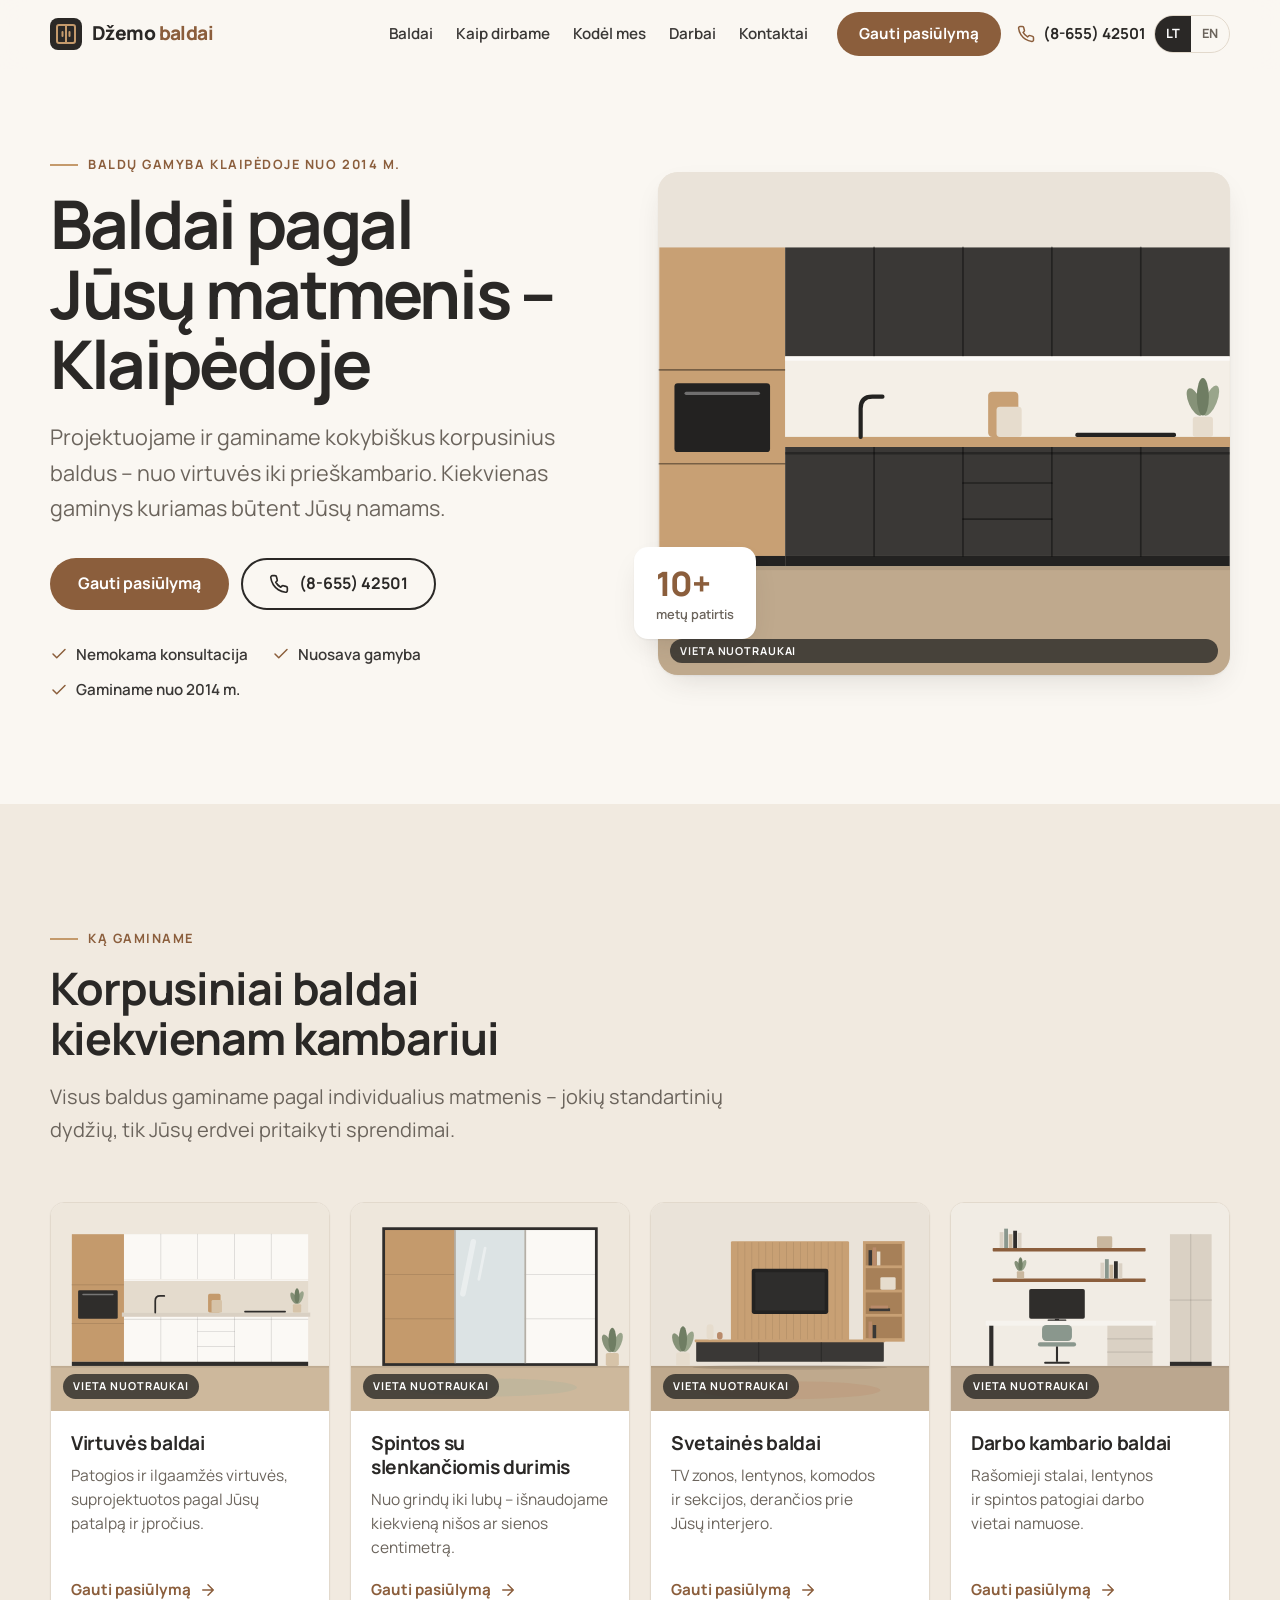
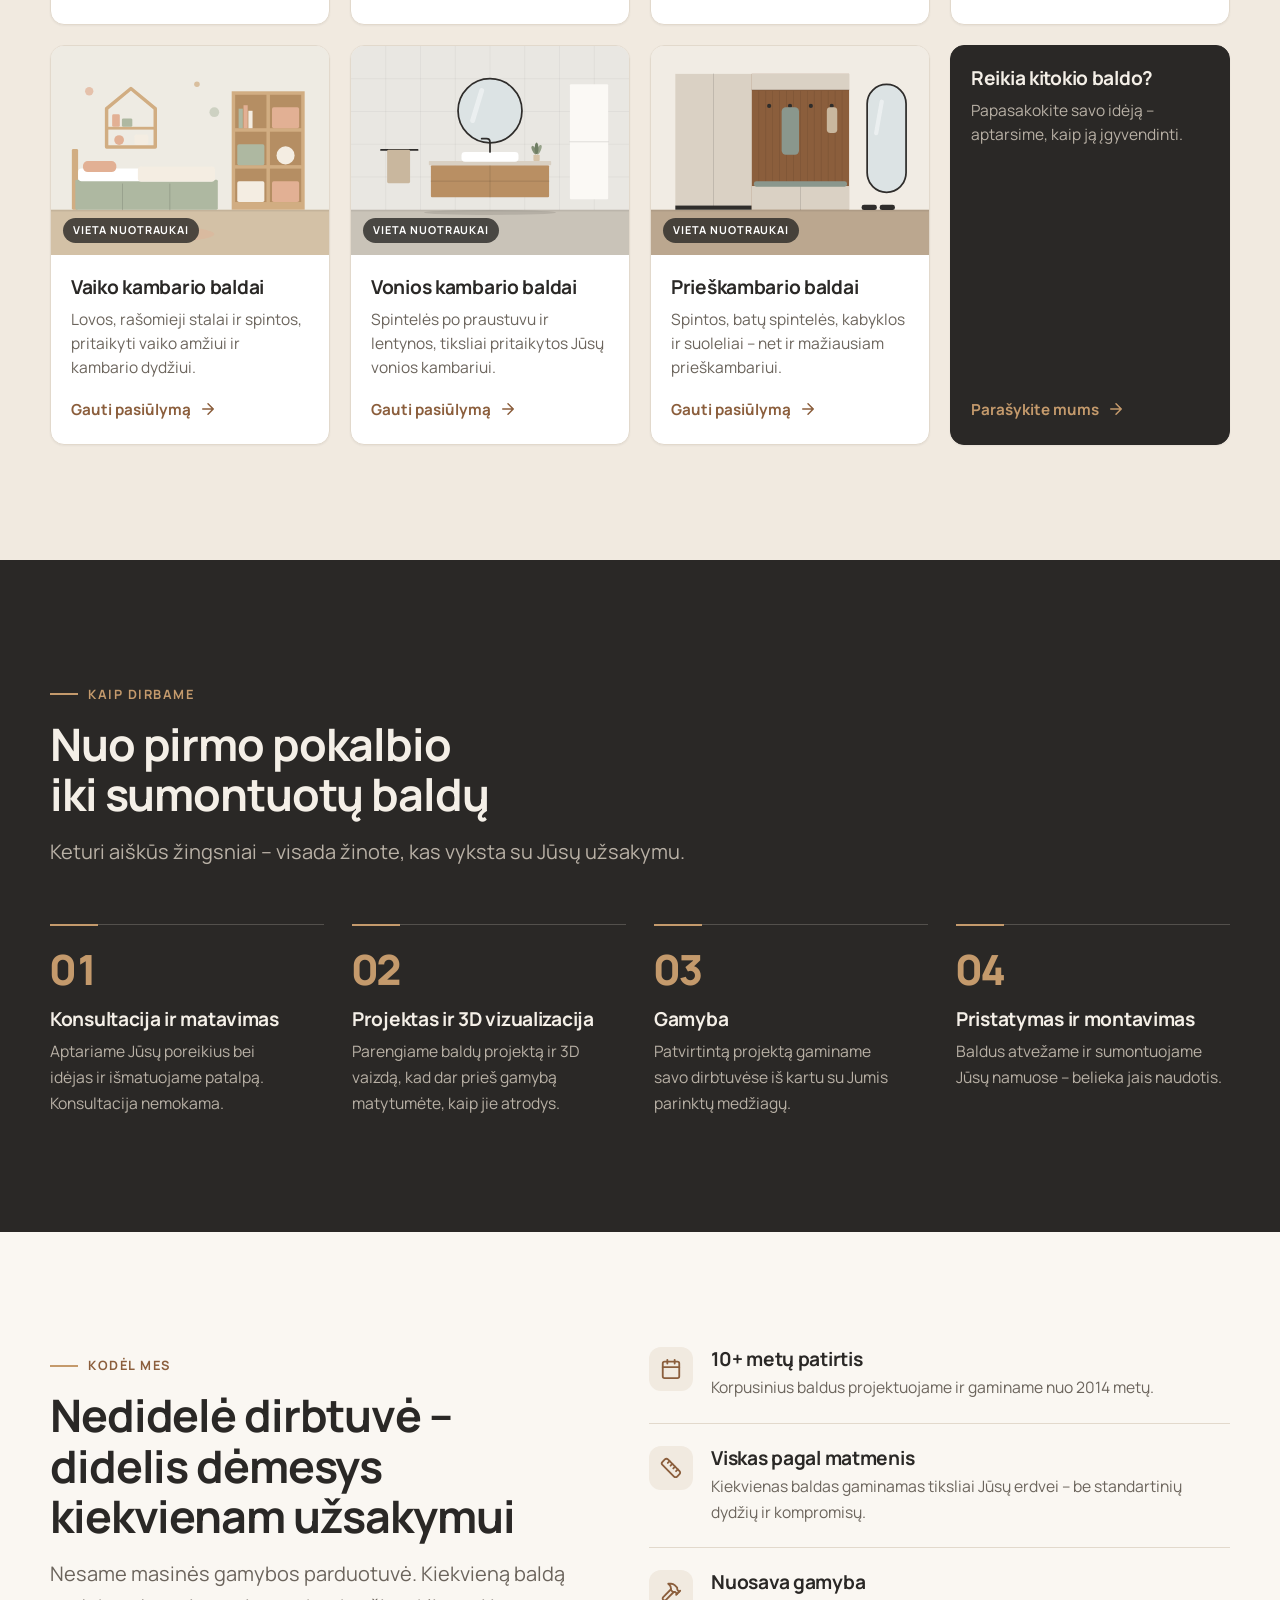
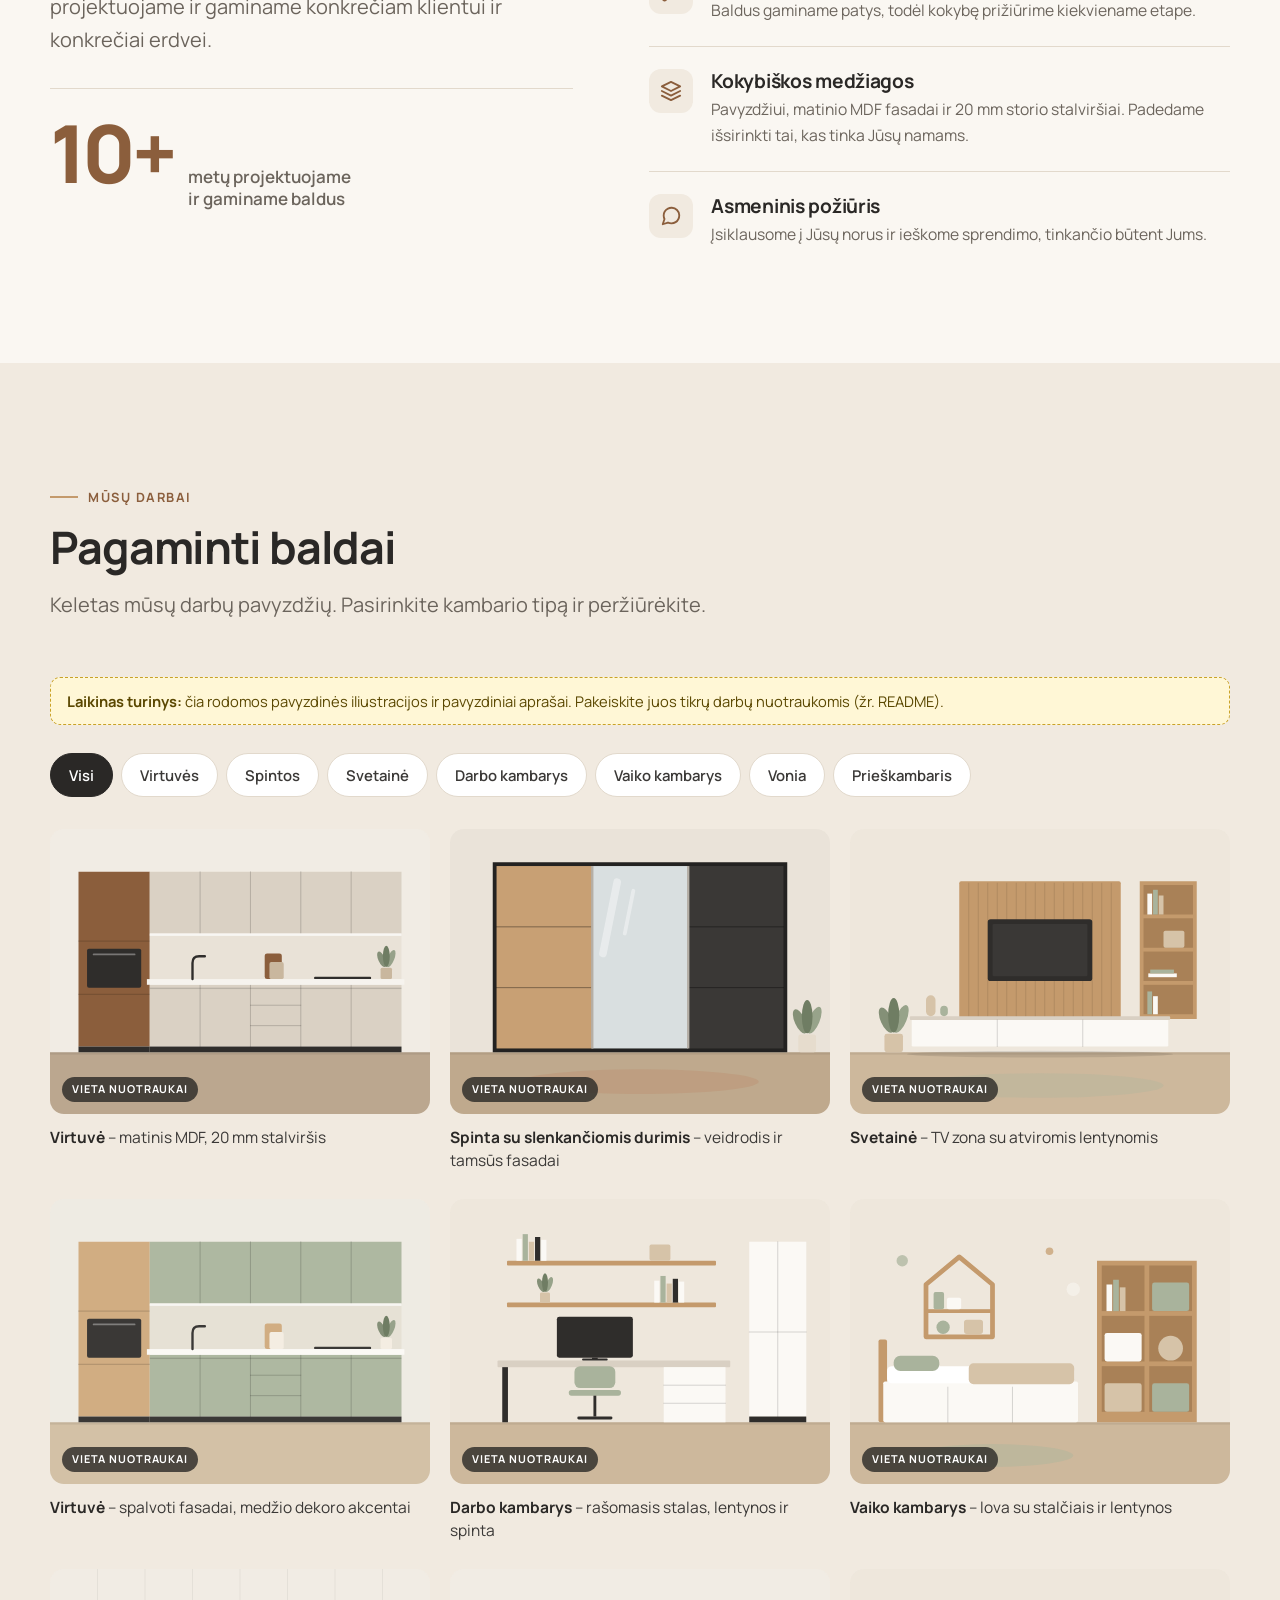
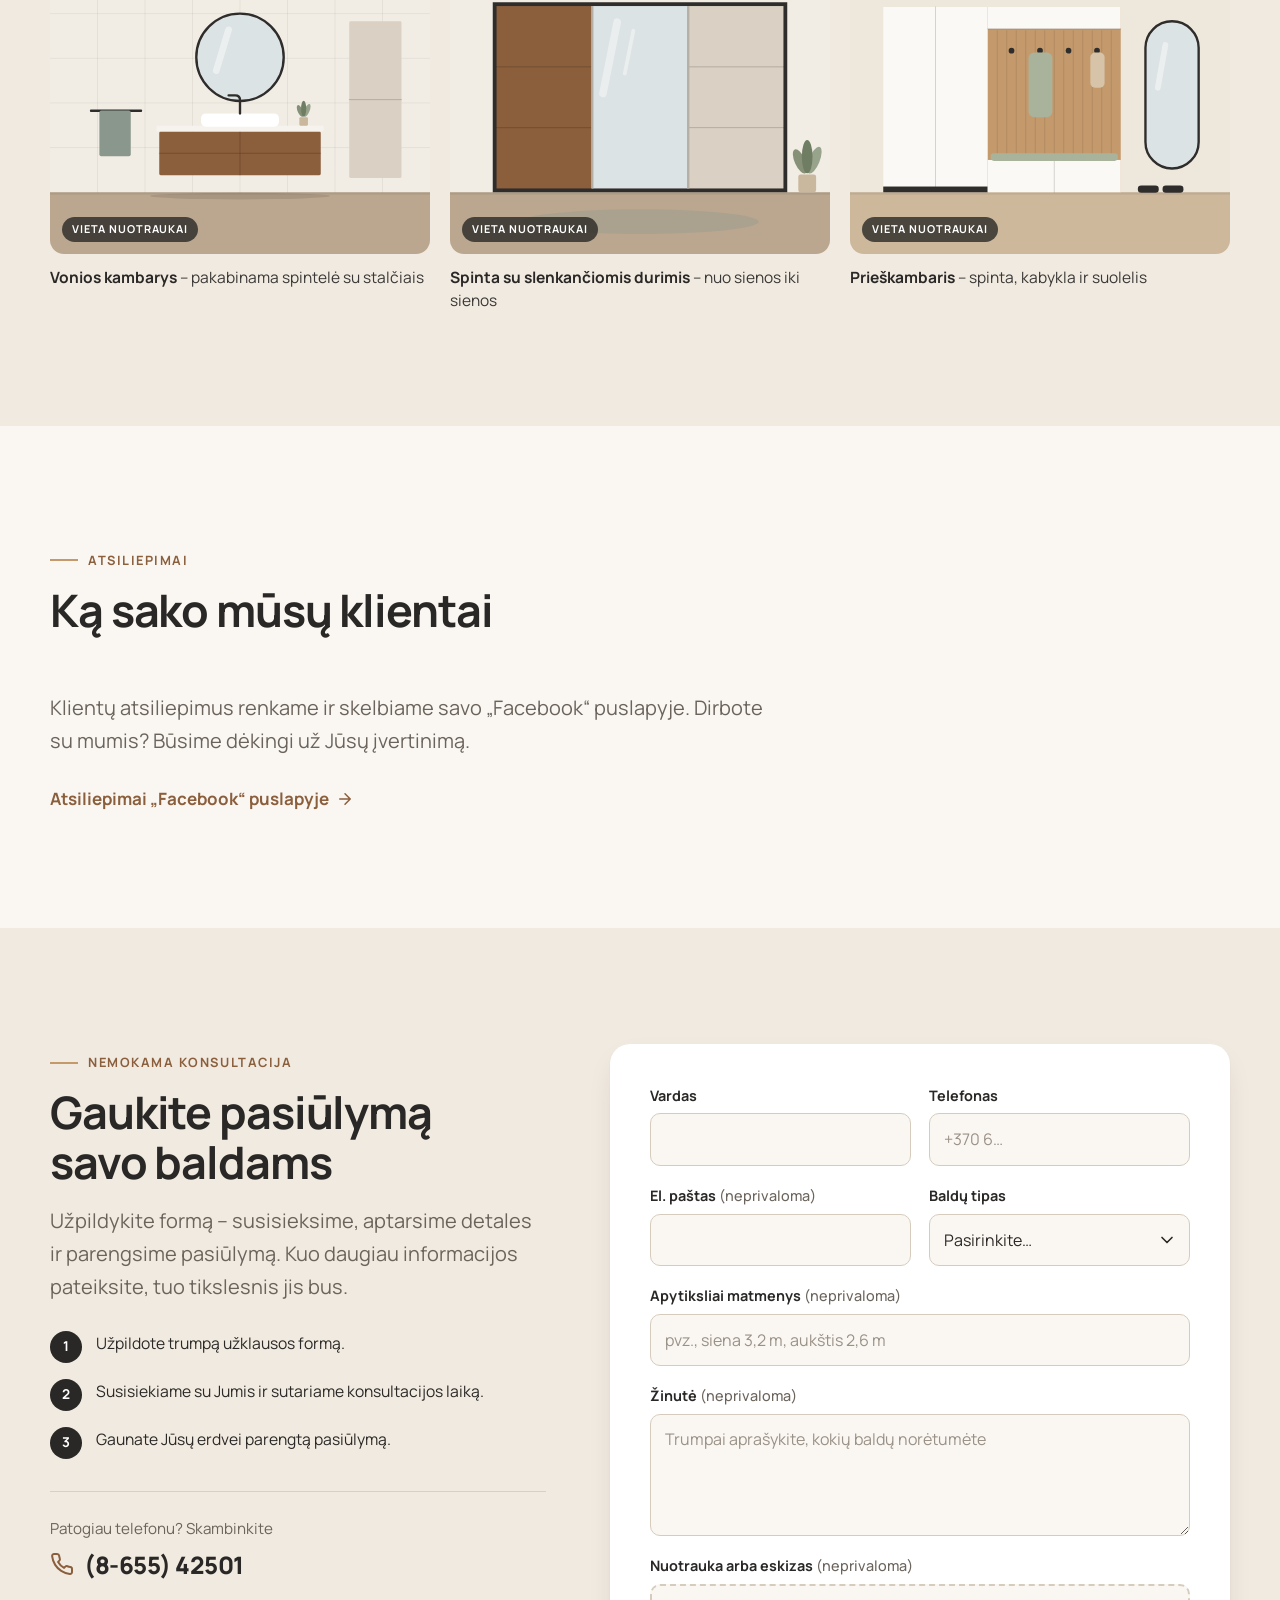
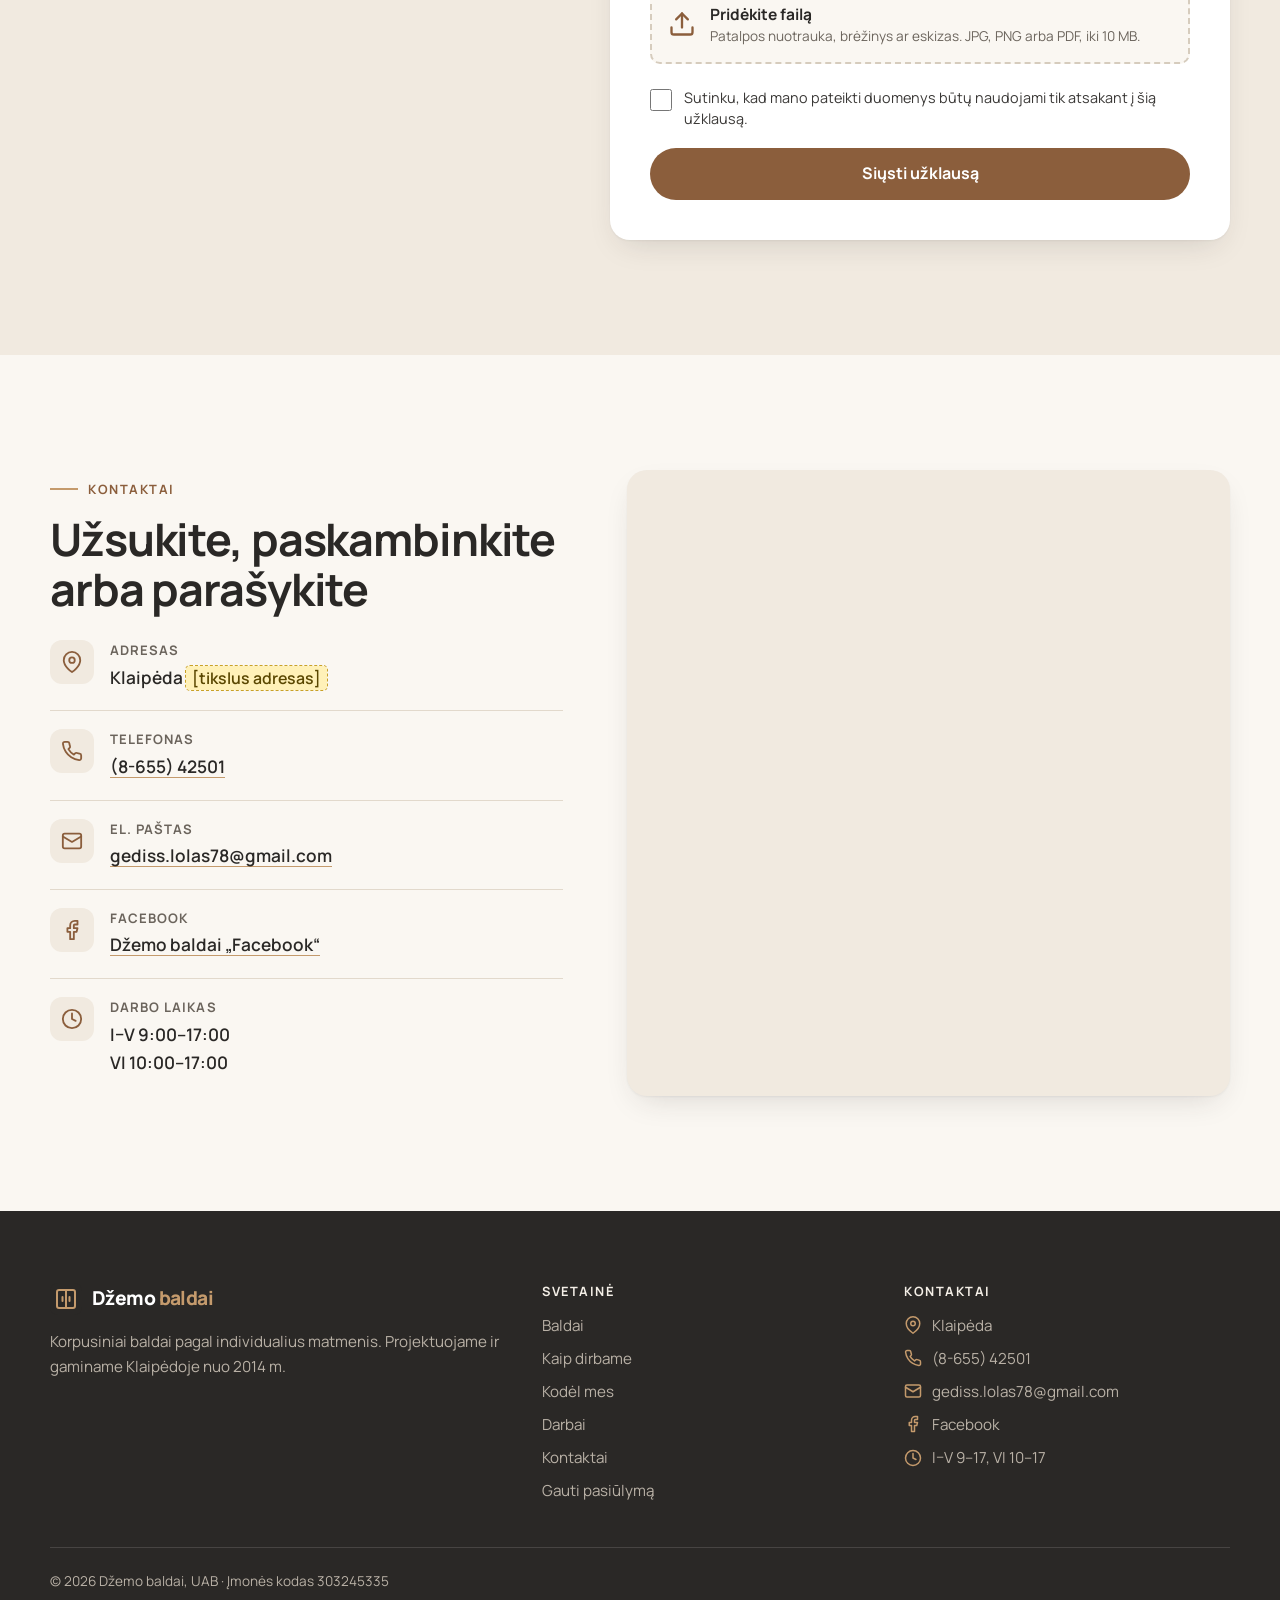
==== commit 2aaf1155: "Add working hours, email and Facebook link; drop privacy placeholder Testimonials section now points" ====
--- a/index.html
+++ b/index.html
@@ -35,6 +35,8 @@
   "description": "Projektuojame ir gaminame korpusinius baldus pagal užsakymą Klaipėdoje nuo 2014 m.: virtuvės baldai, spintos su slenkančiomis durimis ir kt. Nemokama konsultacija.",
   "foundingDate": "2014",
   "telephone": "+37065542501",
+  "email": "gediss.lolas78@gmail.com",
+  "openingHours": ["Mo-Fr 09:00-17:00", "Sa 10:00-17:00"],
   "address": {
     "@type": "PostalAddress",
     "addressLocality": "Klaipėda",
@@ -42,7 +44,7 @@
   },
   "areaServed": "Klaipėda",
   "sameAs": [
-    "https://www.facebook.com/FACEBOOK-PUSLAPIS"
+    "https://www.facebook.com/profile.php?id=100057123623623"
   ]
 }
   </script>
@@ -351,31 +353,15 @@
     </div>
   </section>
 
-  <!-- 6. ATSILIEPIMAI (vietos tikriems atsiliepimams – neišgalvokite) -->
+  <!-- 6. ATSILIEPIMAI (tikrus atsiliepimus galima įdėti kaip <li class="quote"> korteles) -->
   <section class="section" id="atsiliepimai">
     <div class="container">
       <div class="section-head">
         <p class="eyebrow">Atsiliepimai</p>
         <h2>Ką sako mūsų klientai</h2>
       </div>
-      <ul class="quotes">
-        <li class="quote quote--placeholder">
-          <div class="quote__mark" aria-hidden="true">“</div>
-          <blockquote><span class="todo">[Vieta tikram kliento atsiliepimui]</span></blockquote>
-          <footer><span class="todo">[Kliento vardas · baldų tipas]</span></footer>
-        </li>
-        <li class="quote quote--placeholder">
-          <div class="quote__mark" aria-hidden="true">“</div>
-          <blockquote><span class="todo">[Vieta tikram kliento atsiliepimui]</span></blockquote>
-          <footer><span class="todo">[Kliento vardas · baldų tipas]</span></footer>
-        </li>
-        <li class="quote quote--placeholder">
-          <div class="quote__mark" aria-hidden="true">“</div>
-          <blockquote><span class="todo">[Vieta tikram kliento atsiliepimui]</span></blockquote>
-          <footer><span class="todo">[Kliento vardas · baldų tipas]</span></footer>
-        </li>
-      </ul>
-      <p class="quotes__more"><a class="link-arrow" href="https://www.facebook.com/FACEBOOK-PUSLAPIS" target="_blank" rel="noopener">Daugiau atsiliepimų – mūsų „Facebook“ puslapyje <svg aria-hidden="true"><use href="#i-arrow"/></svg></a></p>
+      <p class="lead">Klientų atsiliepimus renkame ir skelbiame savo „Facebook“ puslapyje. Dirbote su mumis? Būsime dėkingi už Jūsų įvertinimą.</p>
+      <p class="quotes__more"><a class="link-arrow" href="https://www.facebook.com/profile.php?id=100057123623623" target="_blank" rel="noopener">Atsiliepimai „Facebook“ puslapyje <svg aria-hidden="true"><use href="#i-arrow"/></svg></a></p>
     </div>
   </section>
 
@@ -463,10 +449,9 @@
         <dl class="contact__list">
           <div class="contact__item"><span class="contact__icon"><svg aria-hidden="true"><use href="#i-pin"/></svg></span><dt>Adresas</dt><dd>Klaipėda <span class="todo">[tikslus adresas]</span></dd></div>
           <div class="contact__item"><span class="contact__icon"><svg aria-hidden="true"><use href="#i-phone"/></svg></span><dt>Telefonas</dt><dd><a href="tel:+37065542501">(8-655) 42501</a></dd></div>
-          <div class="contact__item"><span class="contact__icon"><svg aria-hidden="true"><use href="#i-mail"/></svg></span><dt>El. paštas</dt><dd><span class="todo">[el. pašto adresas]</span></dd></div>
-          <!-- TODO: visur pakeiskite FACEBOOK-PUSLAPIS tikru puslapio adresu -->
-          <div class="contact__item"><span class="contact__icon"><svg aria-hidden="true"><use href="#i-facebook"/></svg></span><dt>Facebook</dt><dd><a href="https://www.facebook.com/FACEBOOK-PUSLAPIS" target="_blank" rel="noopener">Džemo baldai „Facebook“</a></dd></div>
-          <div class="contact__item"><span class="contact__icon"><svg aria-hidden="true"><use href="#i-clock"/></svg></span><dt>Darbo laikas</dt><dd><span class="todo">[ĮRAŠYKITE DARBO LAIKĄ]</span></dd></div>
+          <div class="contact__item"><span class="contact__icon"><svg aria-hidden="true"><use href="#i-mail"/></svg></span><dt>El. paštas</dt><dd><a href="mailto:gediss.lolas78@gmail.com">gediss.lolas78@gmail.com</a></dd></div>
+          <div class="contact__item"><span class="contact__icon"><svg aria-hidden="true"><use href="#i-facebook"/></svg></span><dt>Facebook</dt><dd><a href="https://www.facebook.com/profile.php?id=100057123623623" target="_blank" rel="noopener">Džemo baldai „Facebook“</a></dd></div>
+          <div class="contact__item"><span class="contact__icon"><svg aria-hidden="true"><use href="#i-clock"/></svg></span><dt>Darbo laikas</dt><dd>I–V 9:00–17:00<br>VI 10:00–17:00</dd></div>
         </dl>
       </div>
       <div class="map">
@@ -501,14 +486,14 @@
         <ul class="footer__contact">
           <li><svg aria-hidden="true"><use href="#i-pin"/></svg>Klaipėda</li>
           <li><svg aria-hidden="true"><use href="#i-phone"/></svg><a href="tel:+37065542501">(8-655) 42501</a></li>
-          <li><svg aria-hidden="true"><use href="#i-facebook"/></svg><a href="https://www.facebook.com/FACEBOOK-PUSLAPIS" target="_blank" rel="noopener">Facebook</a></li>
-          <li><svg aria-hidden="true"><use href="#i-clock"/></svg><span class="todo">[darbo laikas]</span></li>
+          <li><svg aria-hidden="true"><use href="#i-mail"/></svg><a href="mailto:gediss.lolas78@gmail.com">gediss.lolas78@gmail.com</a></li>
+          <li><svg aria-hidden="true"><use href="#i-facebook"/></svg><a href="https://www.facebook.com/profile.php?id=100057123623623" target="_blank" rel="noopener">Facebook</a></li>
+          <li><svg aria-hidden="true"><use href="#i-clock"/></svg>I–V 9–17, VI 10–17</li>
         </ul>
       </div>
     </div>
     <div class="footer__bottom">
       <p>© <span id="year">2026</span> Džemo baldai, UAB · Įmonės kodas 303245335</p>
-      <p>Privatumo politika <span class="todo">[parengti]</span></p>
     </div>
   </div>
 </footer>
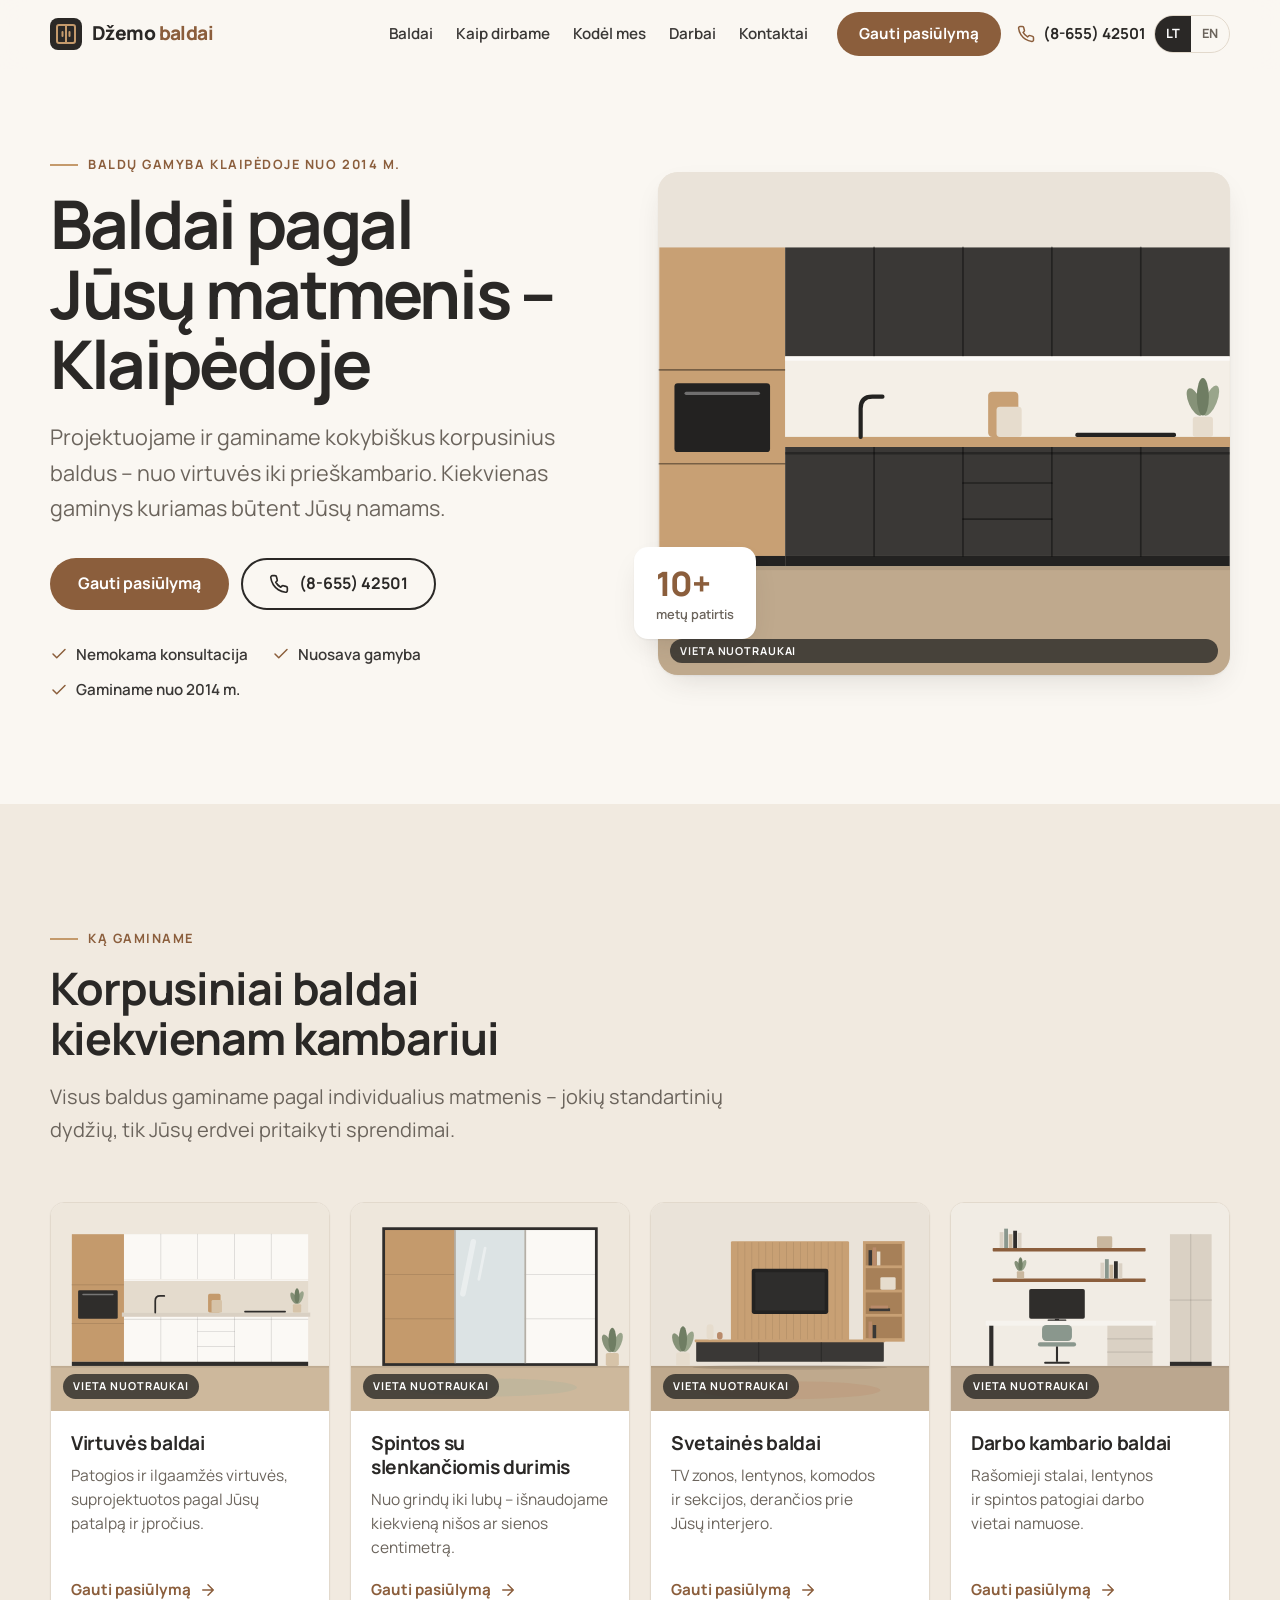
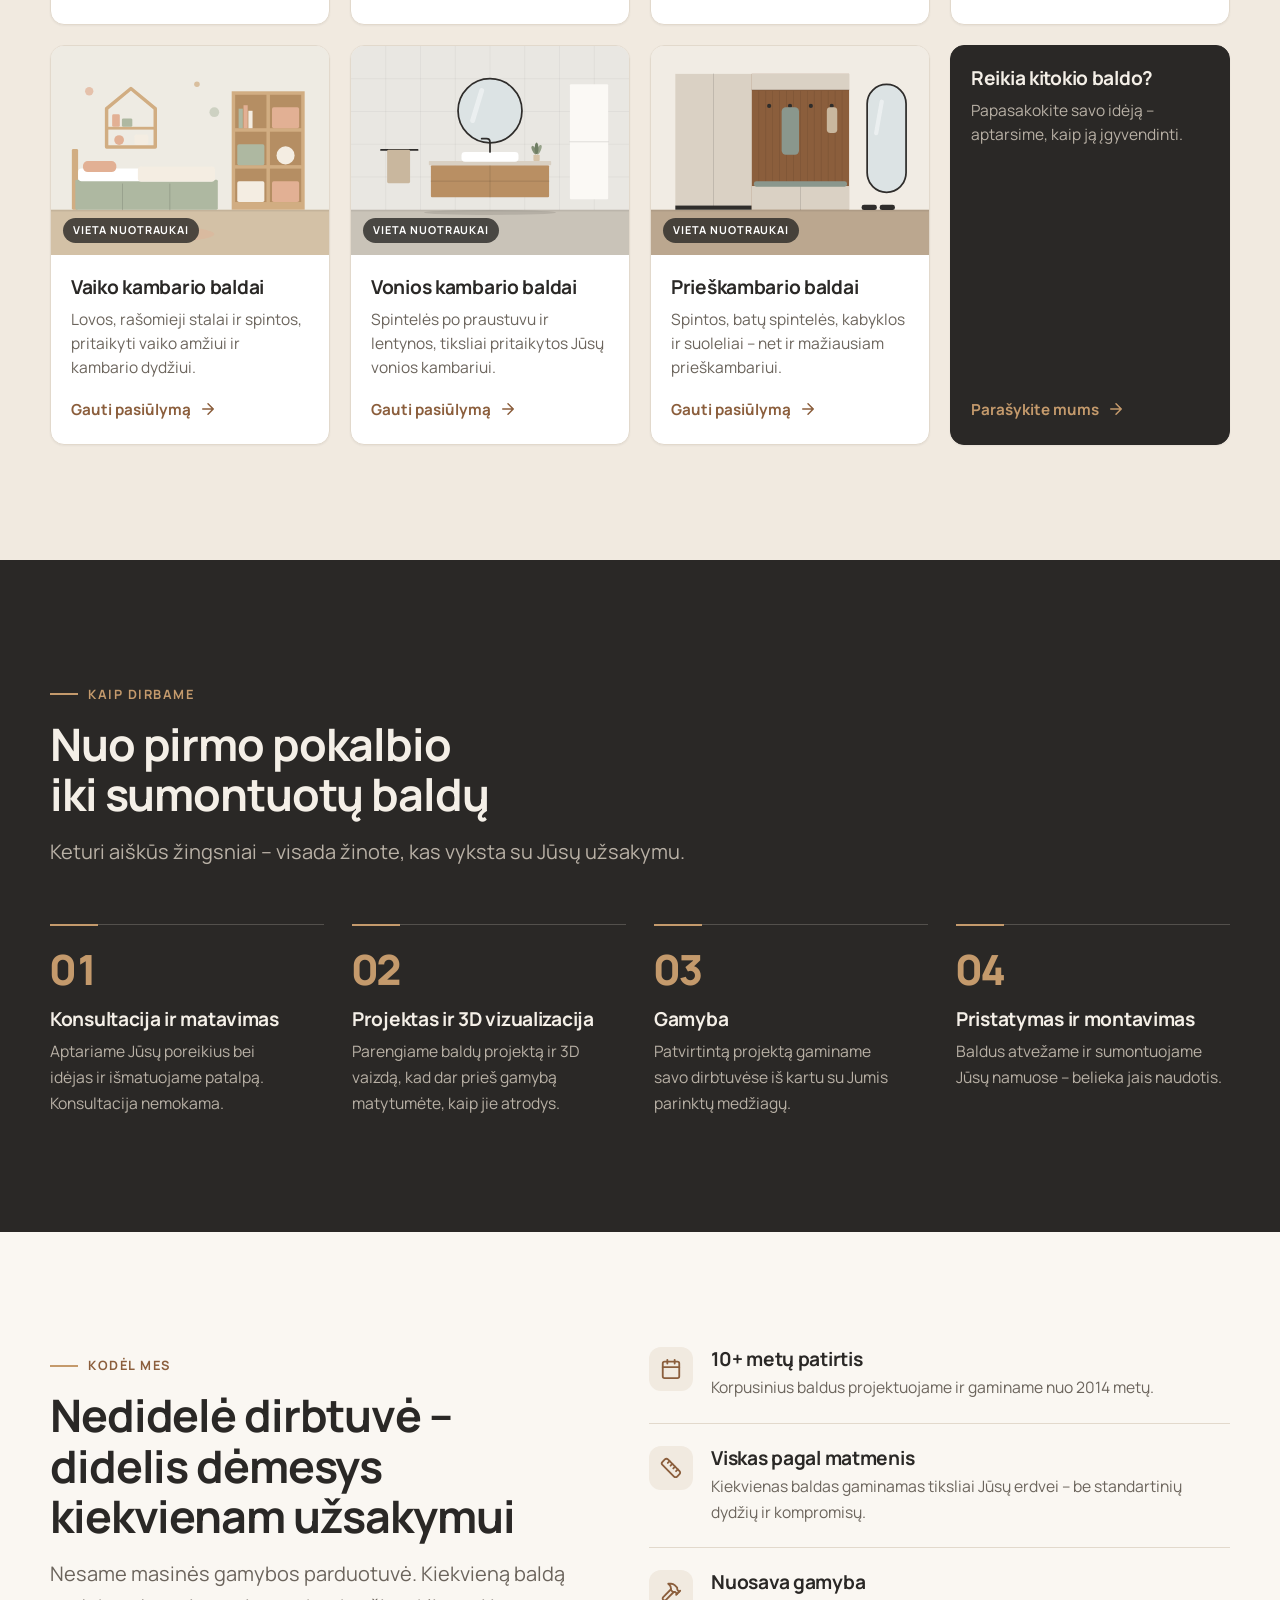
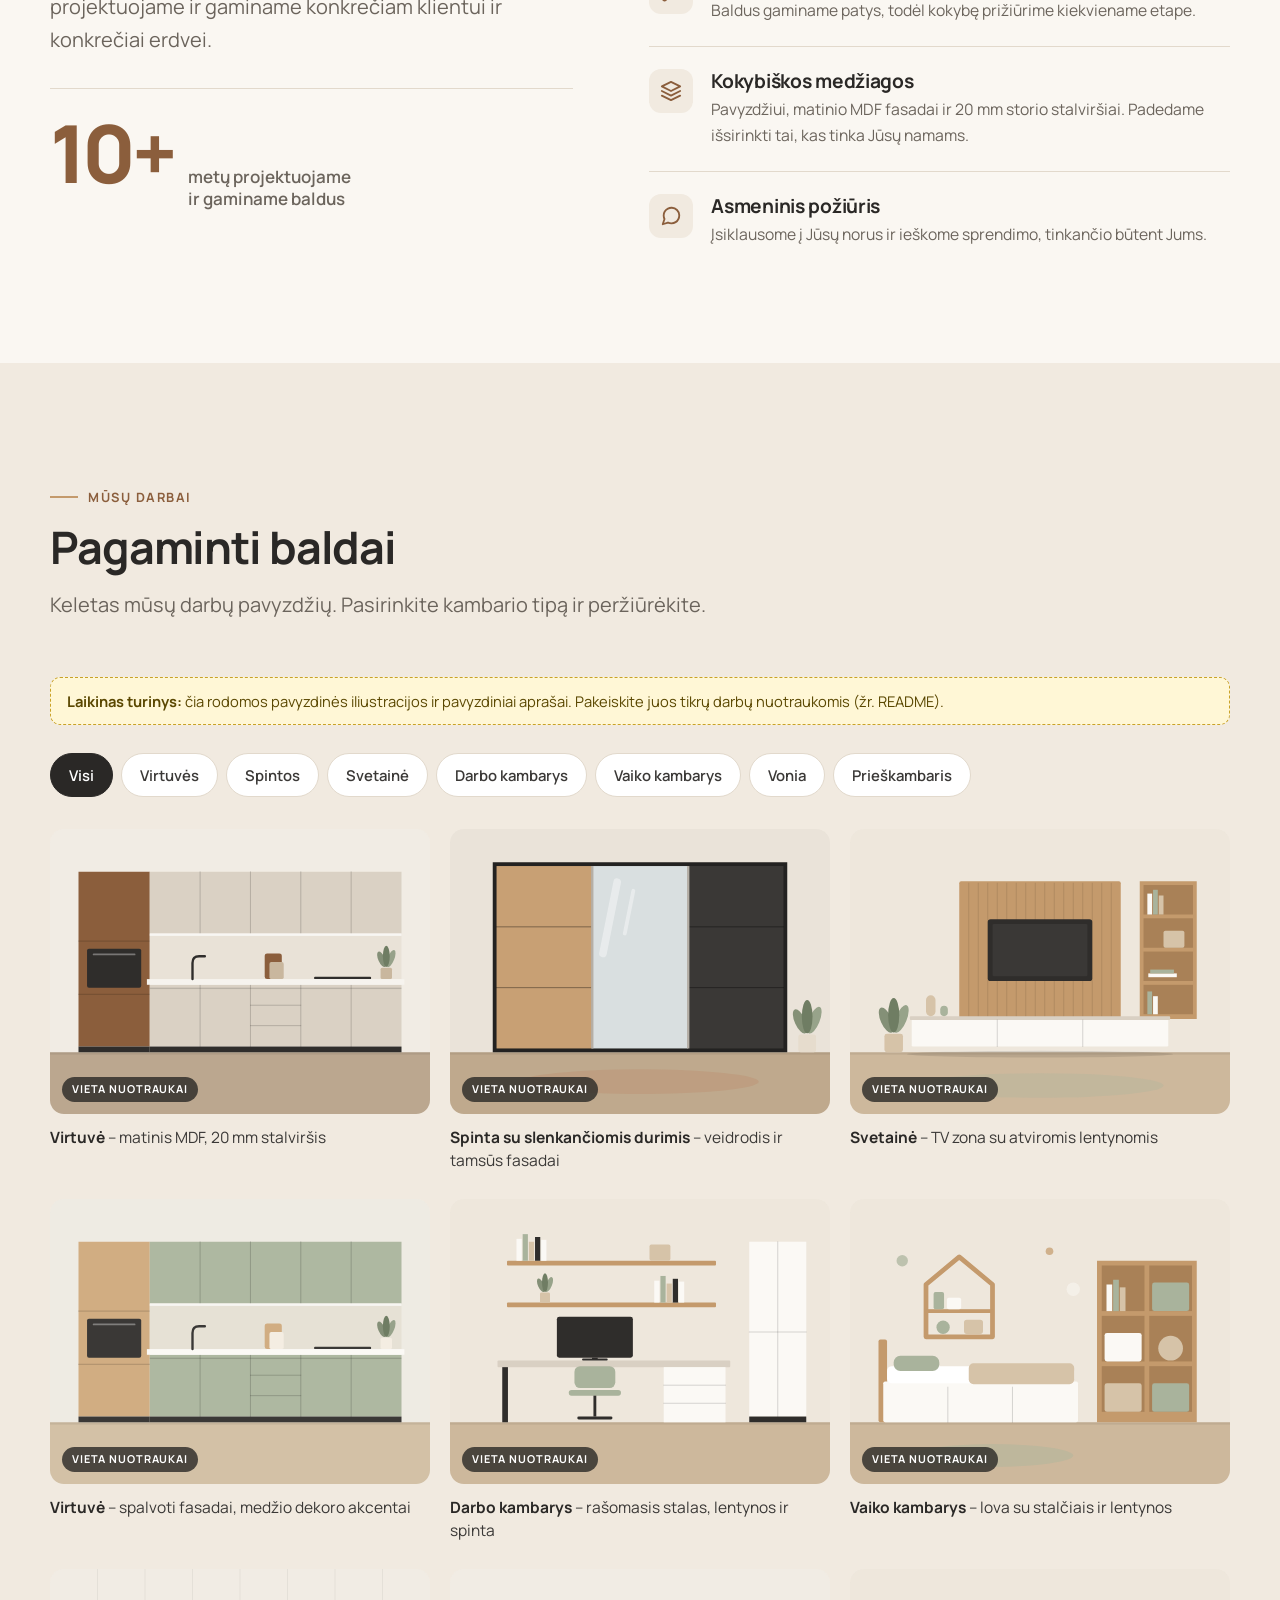
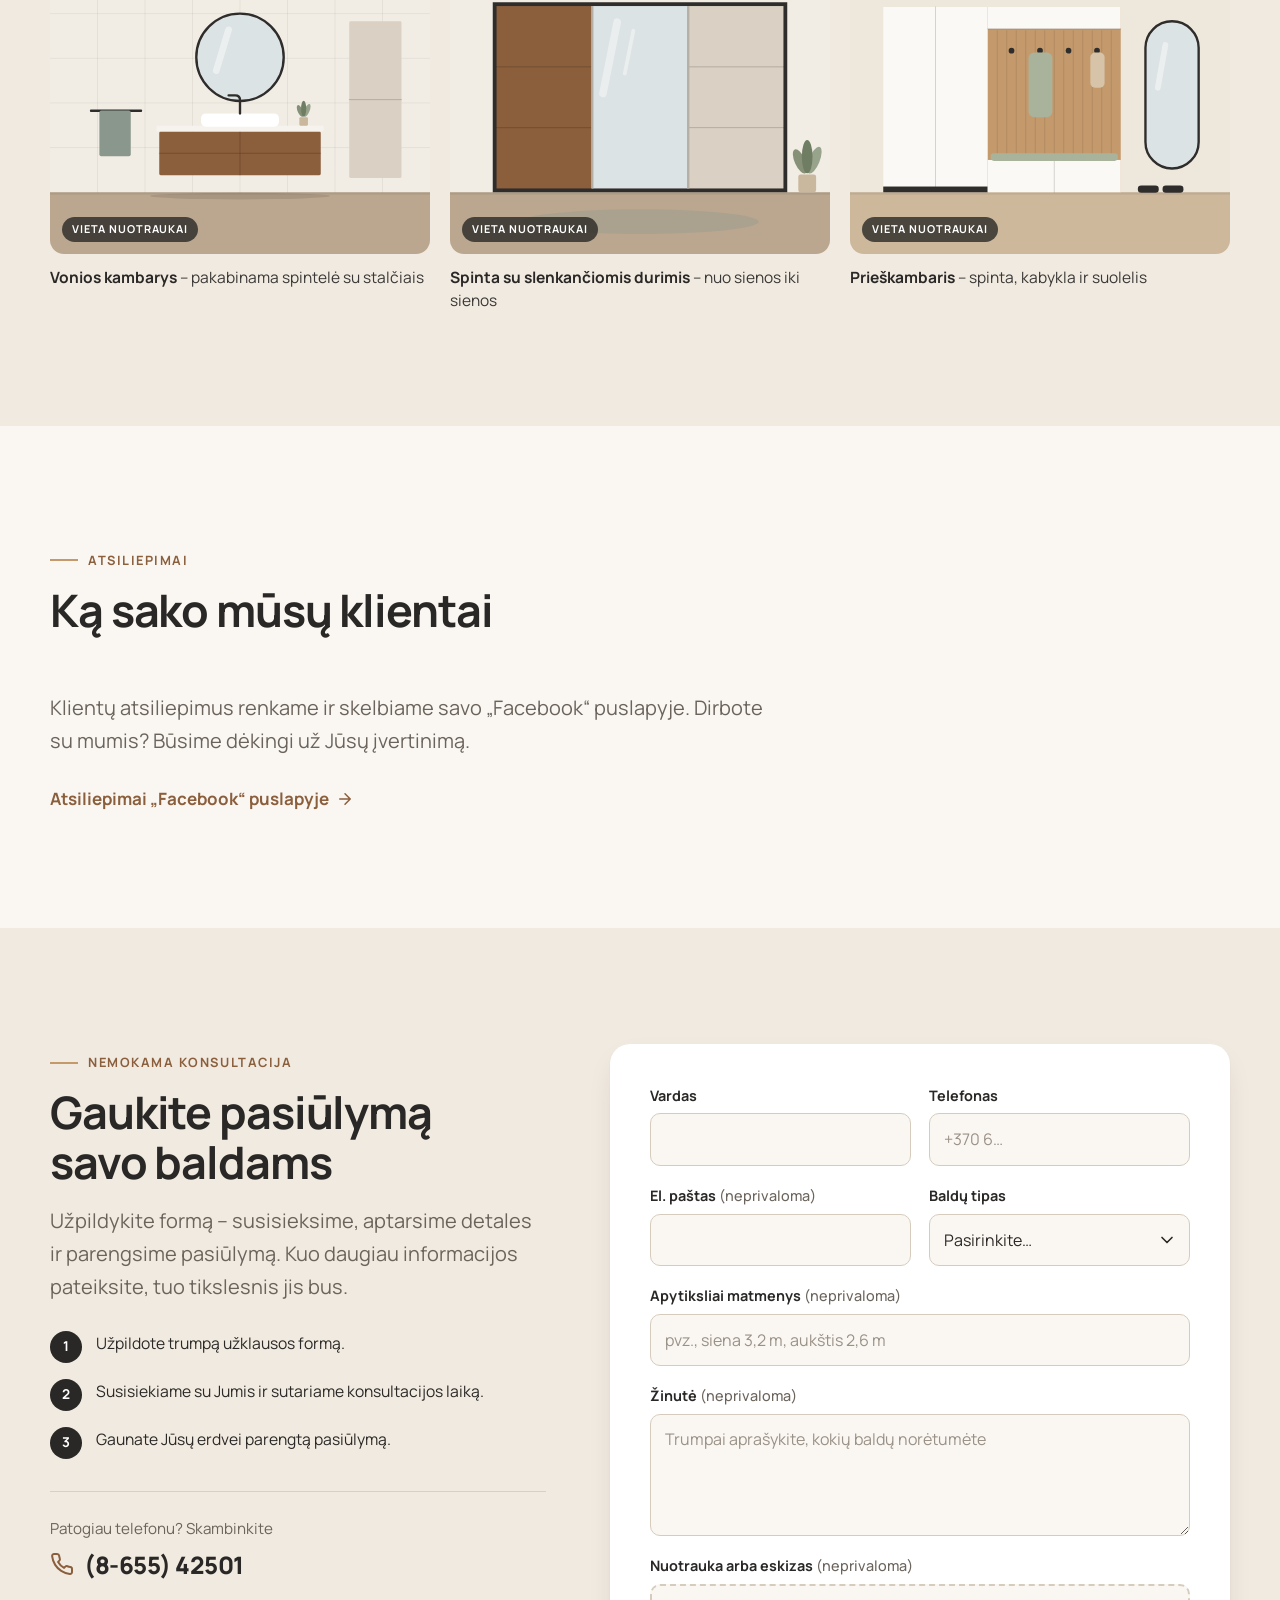
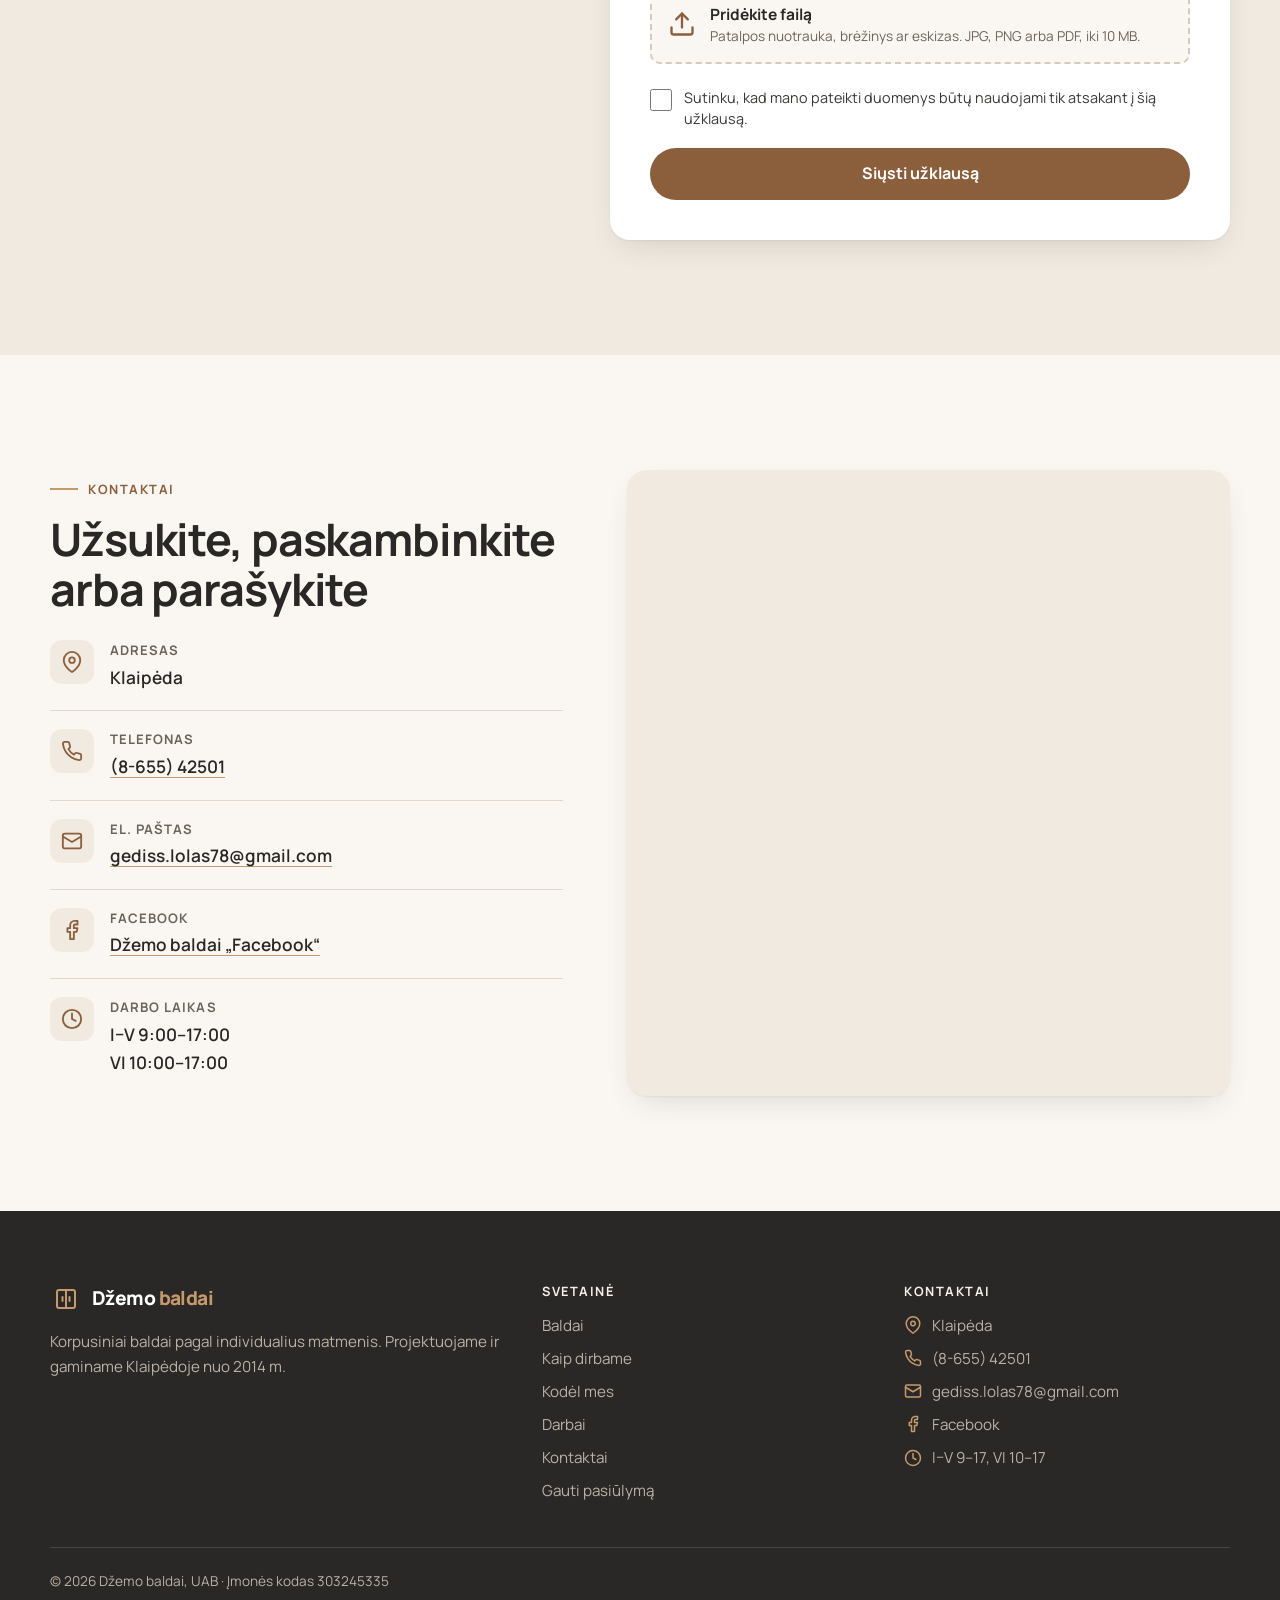
==== commit 3d145581: "Remove exact-address placeholder; show Klaipėda only Co-Authored-By: Claude Fable 5.2 <noreply@anthr" ====
--- a/index.html
+++ b/index.html
@@ -447,7 +447,7 @@
         <p class="eyebrow">Kontaktai</p>
         <h2>Užsukite, paskambinkite arba parašykite</h2>
         <dl class="contact__list">
-          <div class="contact__item"><span class="contact__icon"><svg aria-hidden="true"><use href="#i-pin"/></svg></span><dt>Adresas</dt><dd>Klaipėda <span class="todo">[tikslus adresas]</span></dd></div>
+          <div class="contact__item"><span class="contact__icon"><svg aria-hidden="true"><use href="#i-pin"/></svg></span><dt>Adresas</dt><dd>Klaipėda</dd></div>
           <div class="contact__item"><span class="contact__icon"><svg aria-hidden="true"><use href="#i-phone"/></svg></span><dt>Telefonas</dt><dd><a href="tel:+37065542501">(8-655) 42501</a></dd></div>
           <div class="contact__item"><span class="contact__icon"><svg aria-hidden="true"><use href="#i-mail"/></svg></span><dt>El. paštas</dt><dd><a href="mailto:gediss.lolas78@gmail.com">gediss.lolas78@gmail.com</a></dd></div>
           <div class="contact__item"><span class="contact__icon"><svg aria-hidden="true"><use href="#i-facebook"/></svg></span><dt>Facebook</dt><dd><a href="https://www.facebook.com/profile.php?id=100057123623623" target="_blank" rel="noopener">Džemo baldai „Facebook“</a></dd></div>
@@ -455,7 +455,6 @@
         </dl>
       </div>
       <div class="map">
-        <!-- TODO: žinant tikslų adresą, pakeiskite q=Klaipėda į q=Gatvė+nr,+Klaipėda -->
         <iframe src="https://www.google.com/maps?q=Klaip%C4%97da&amp;z=12&amp;hl=lt&amp;output=embed" title="Žemėlapis: Klaipėda" loading="lazy" referrerpolicy="no-referrer-when-downgrade" allowfullscreen></iframe>
       </div>
     </div>
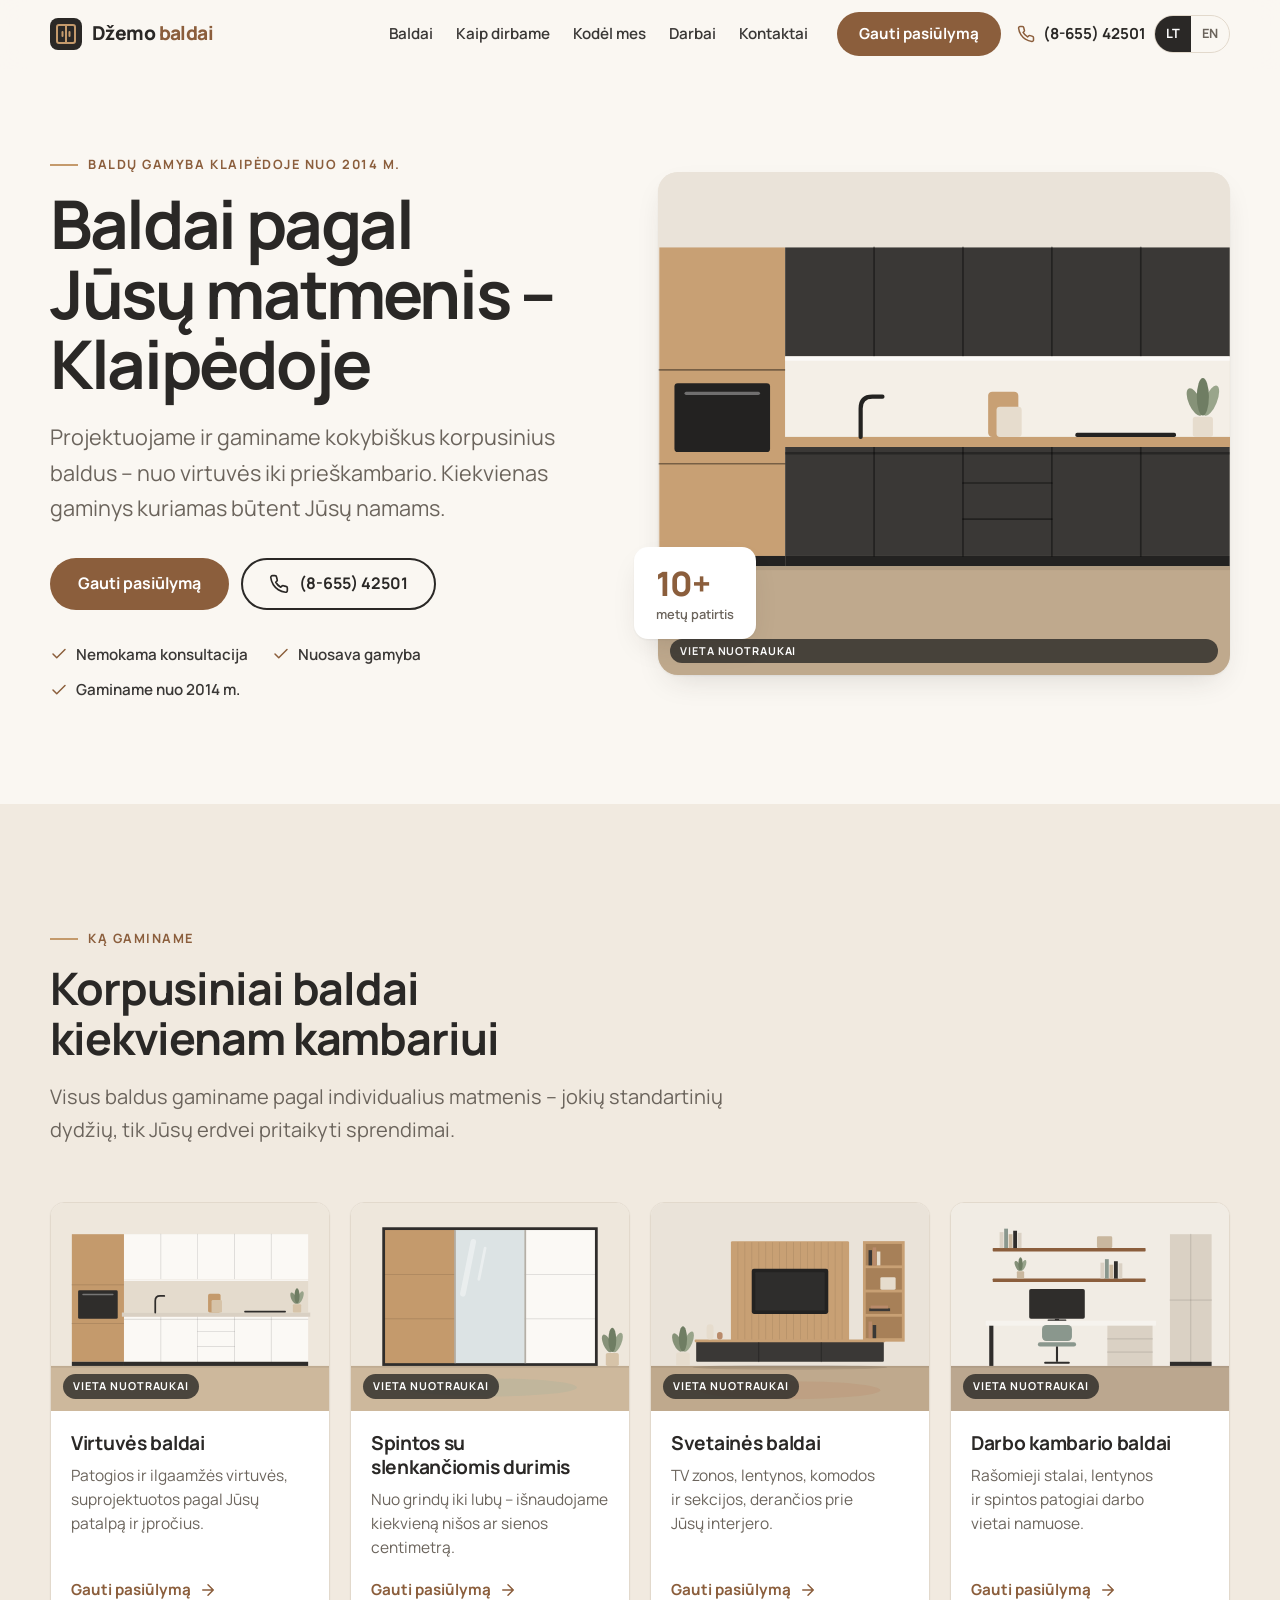
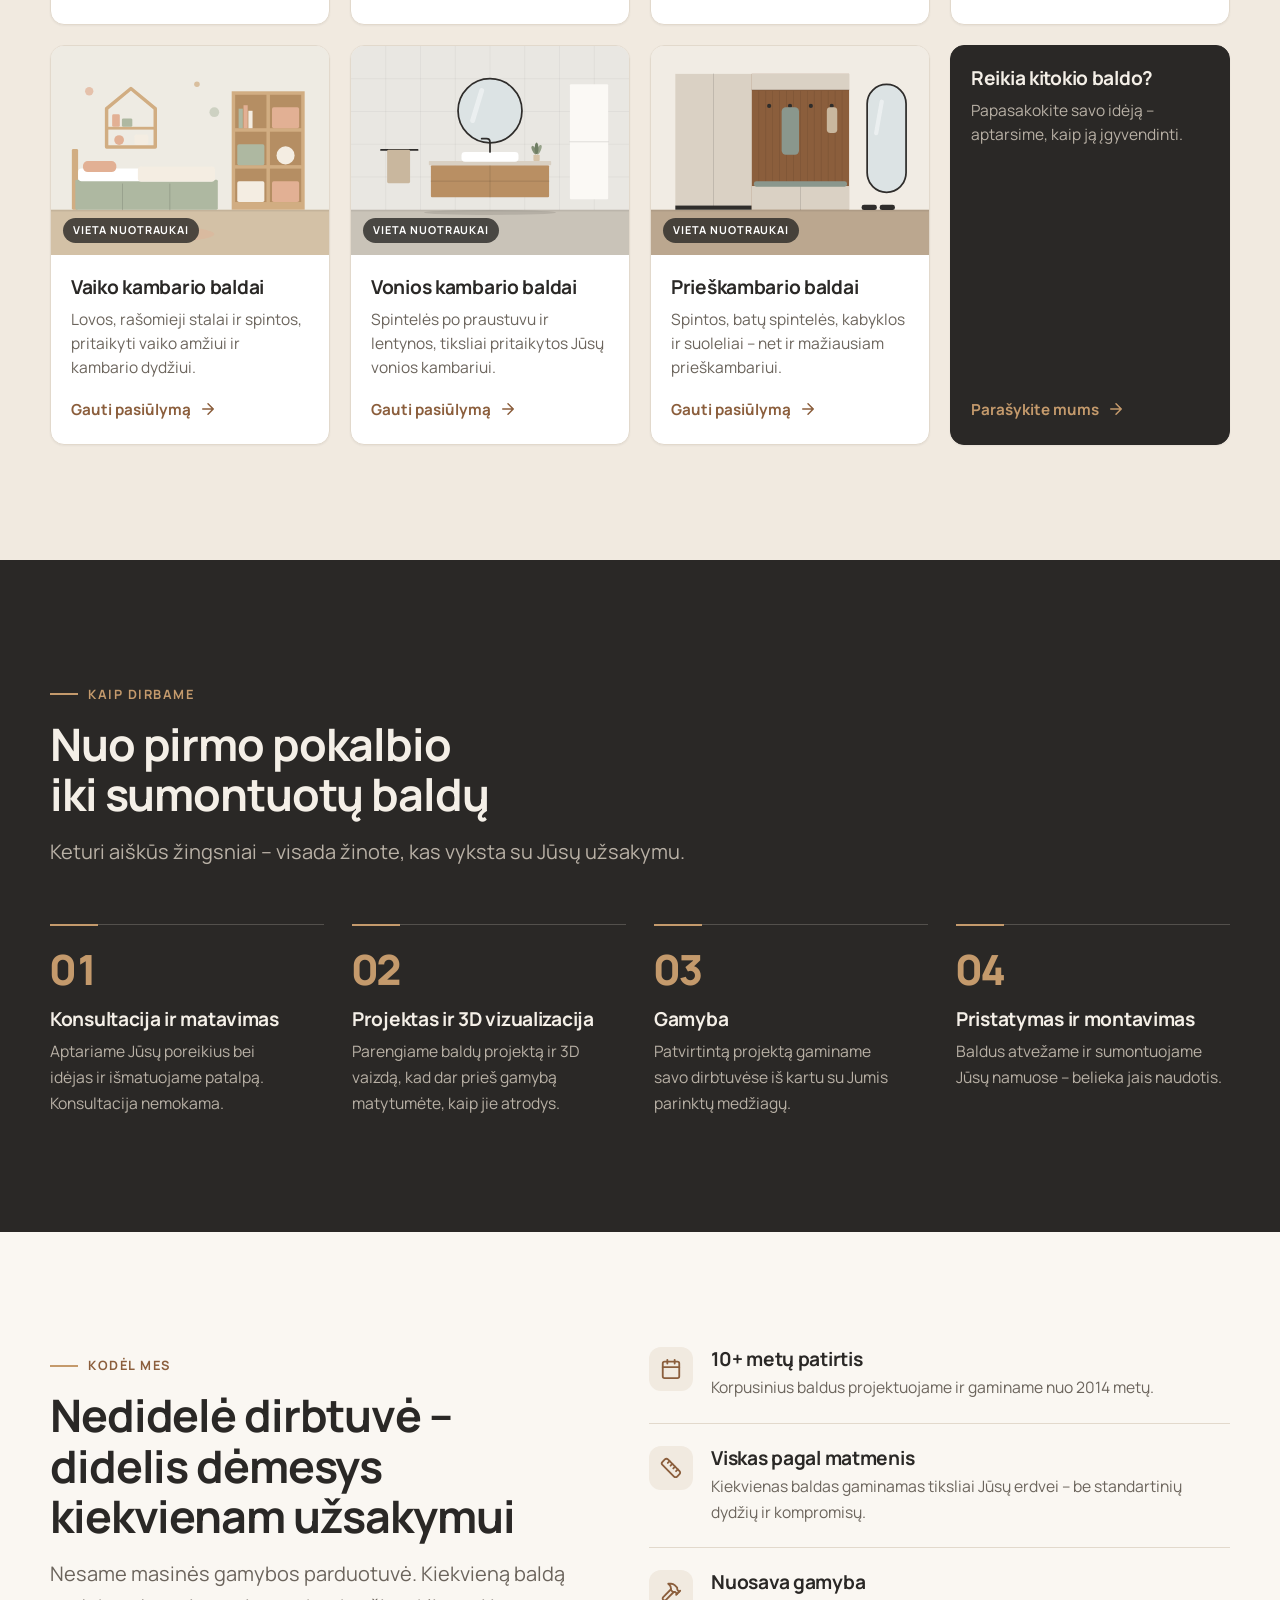
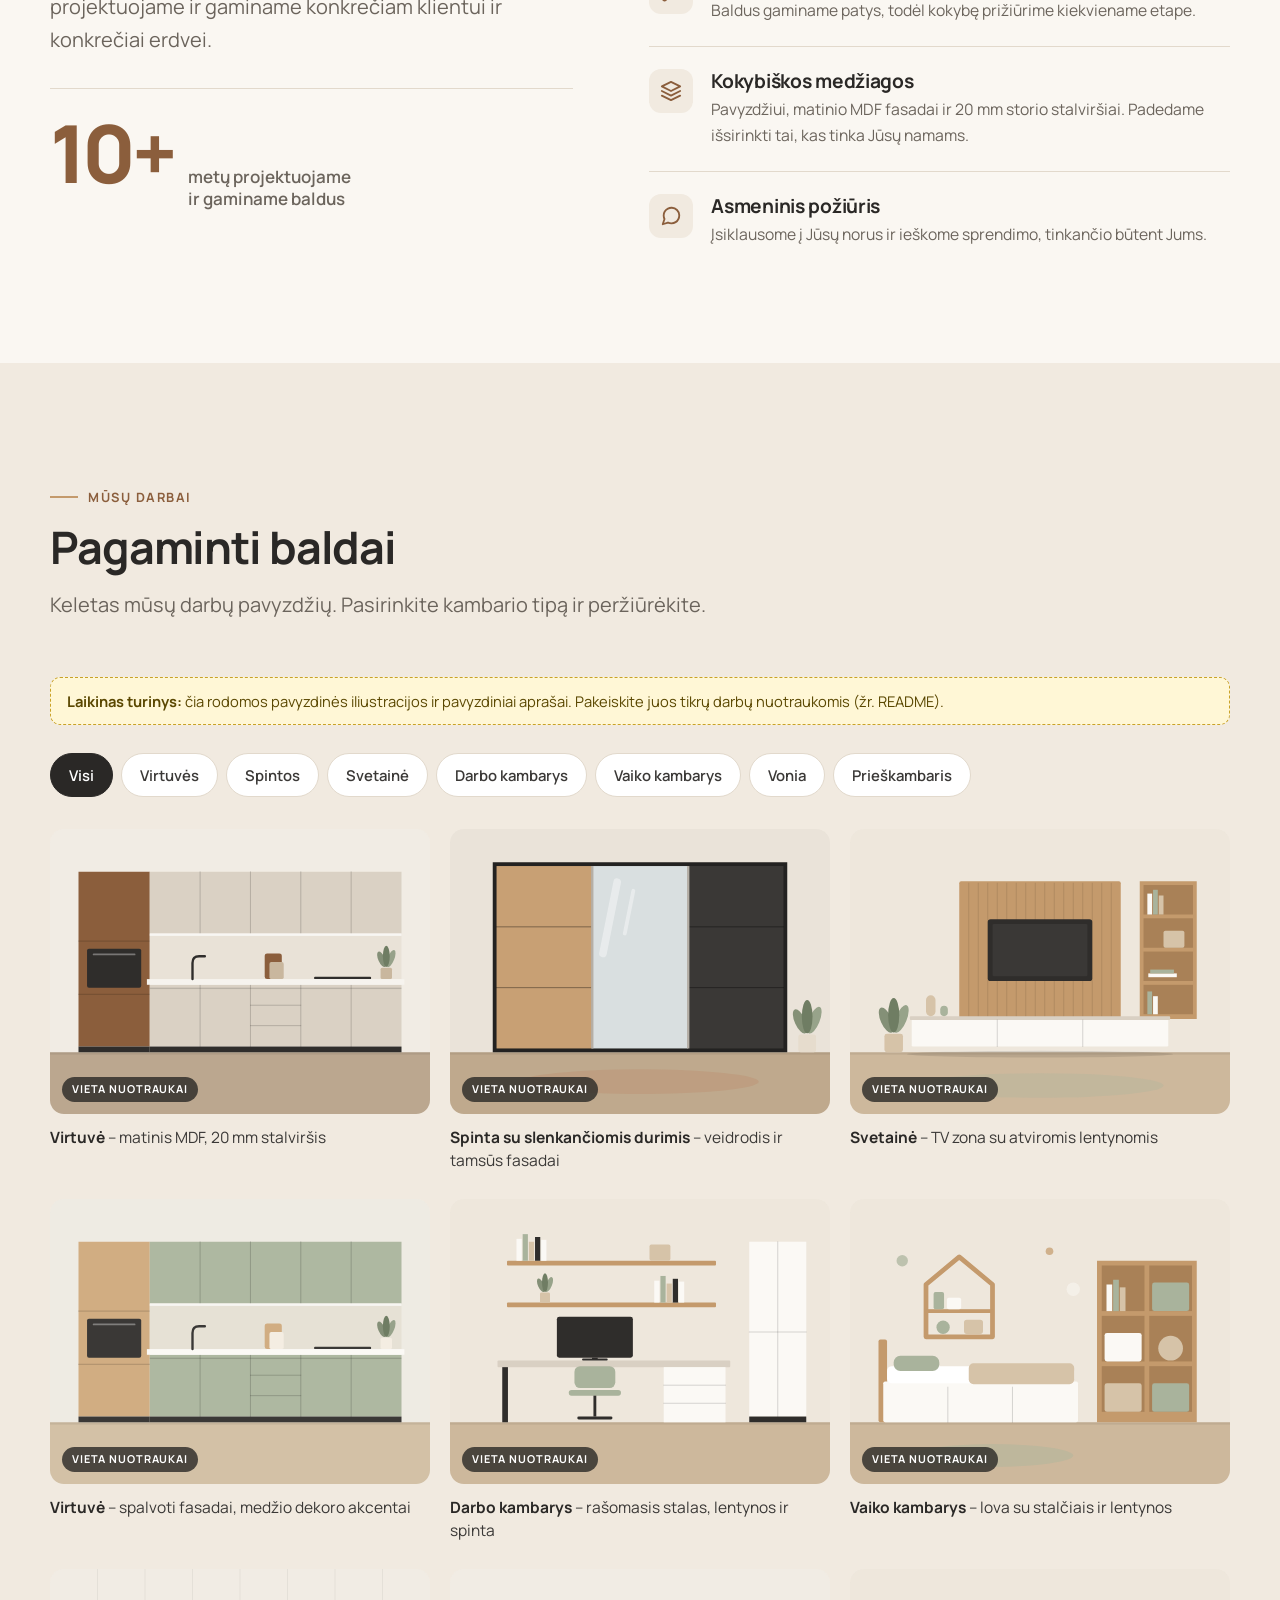
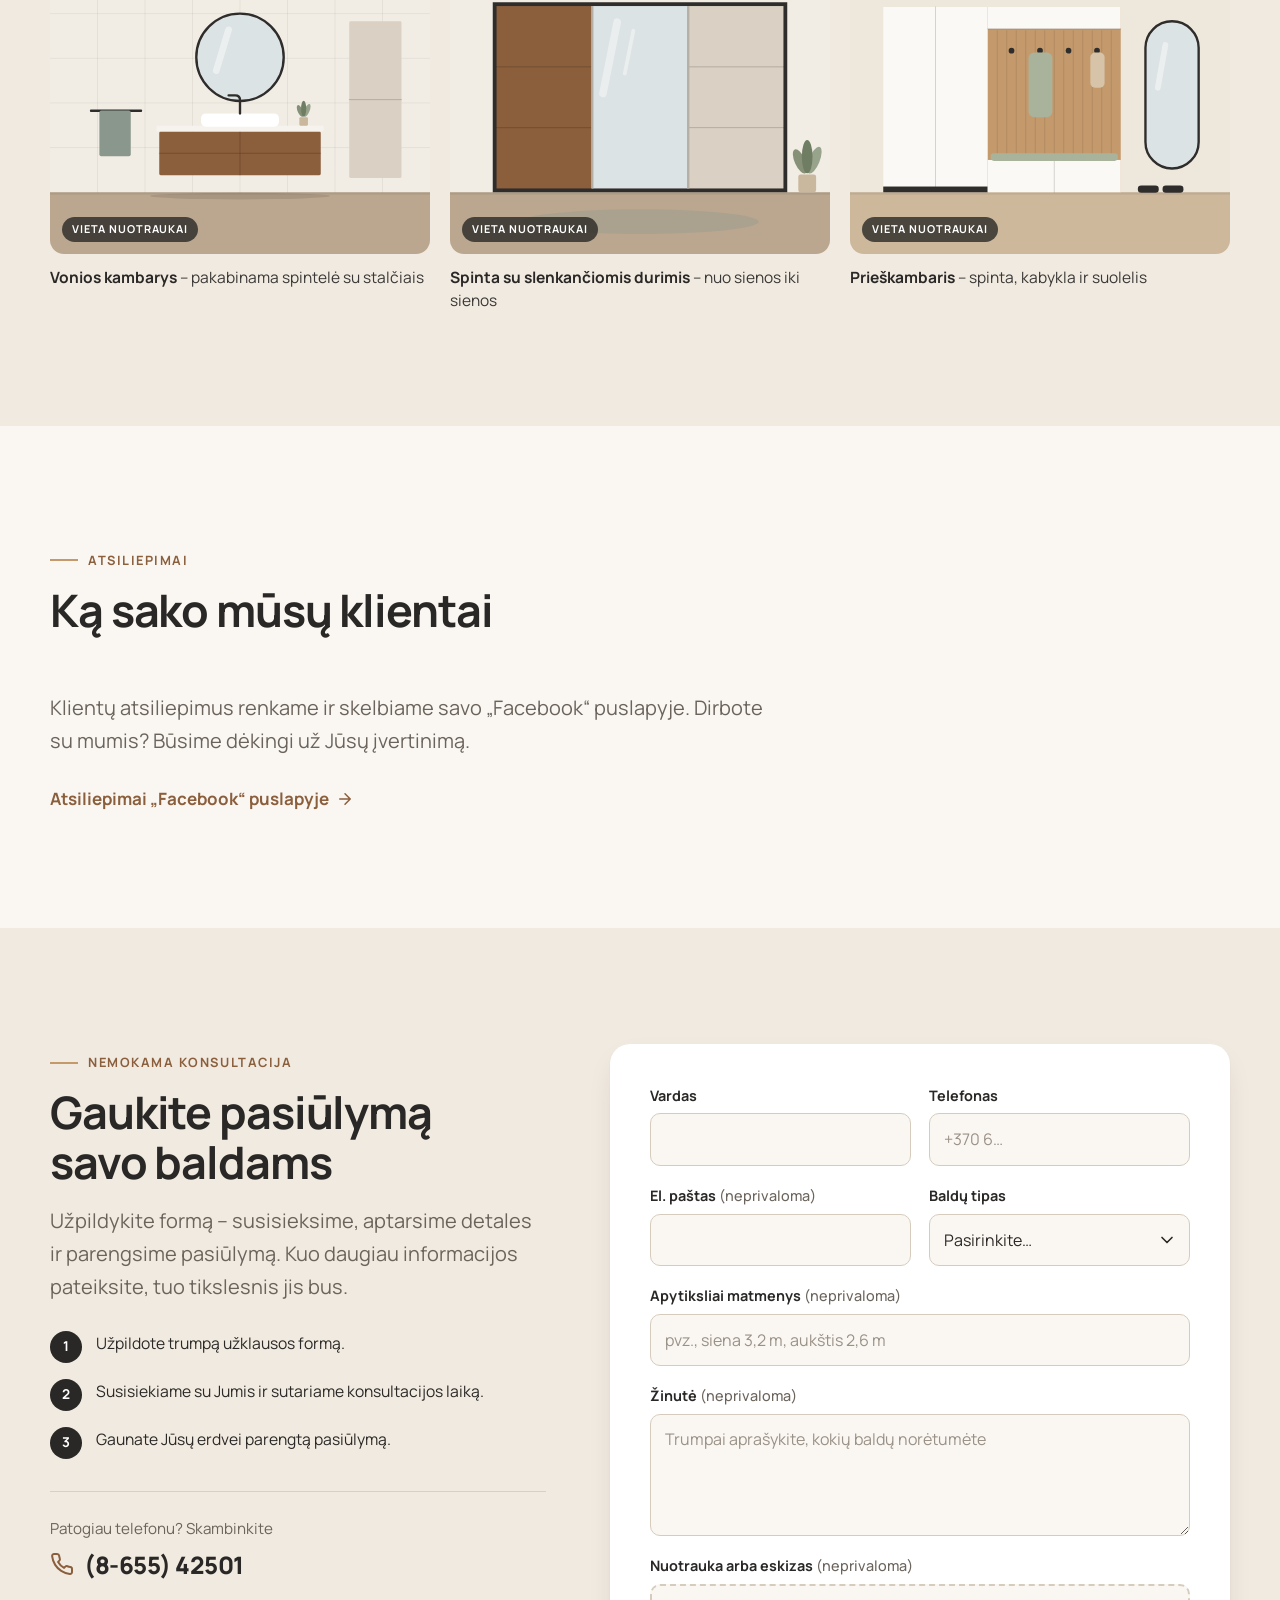
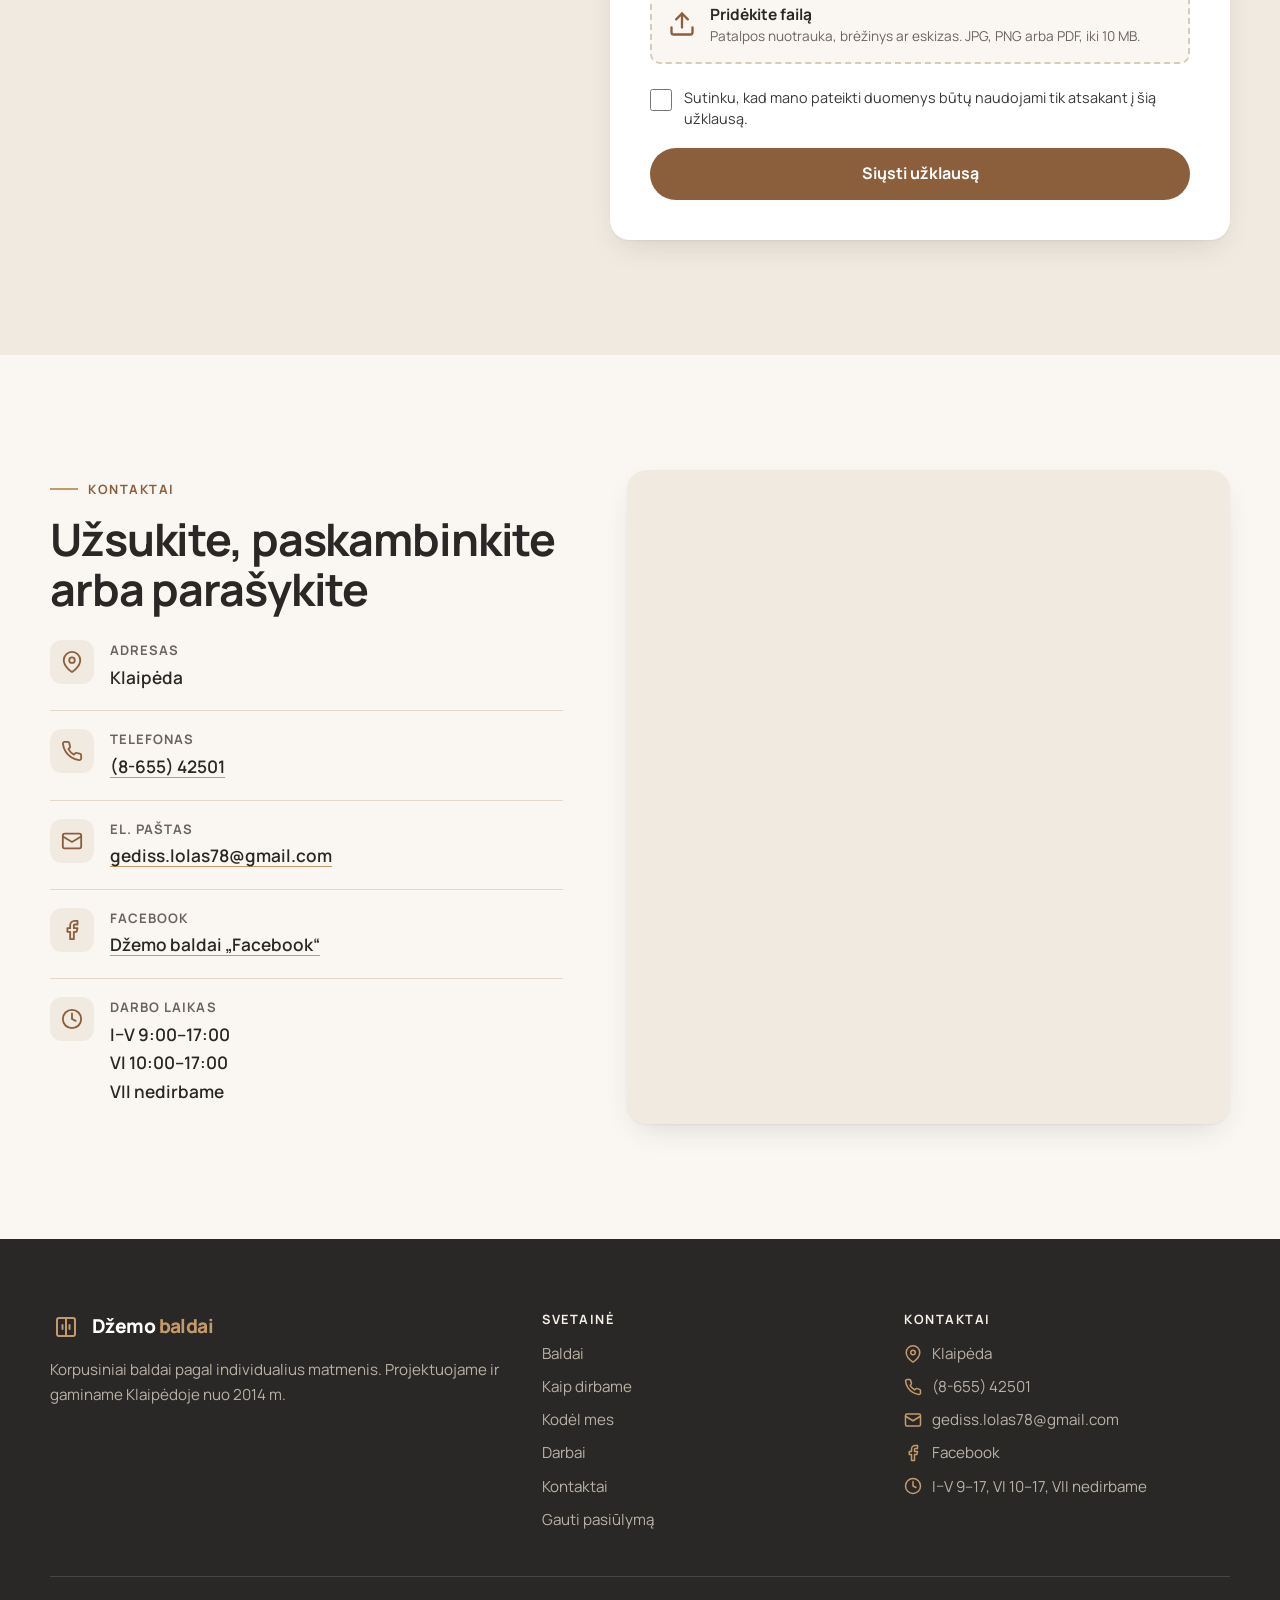
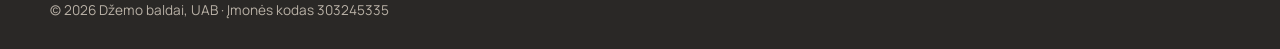
==== commit 6c6c001a: "Show Sunday as closed in working hours Co-Authored-By: Claude Fable 5.2 <noreply@anthropic.com> Clau" ====
--- a/index.html
+++ b/index.html
@@ -451,7 +451,7 @@
           <div class="contact__item"><span class="contact__icon"><svg aria-hidden="true"><use href="#i-phone"/></svg></span><dt>Telefonas</dt><dd><a href="tel:+37065542501">(8-655) 42501</a></dd></div>
           <div class="contact__item"><span class="contact__icon"><svg aria-hidden="true"><use href="#i-mail"/></svg></span><dt>El. paštas</dt><dd><a href="mailto:gediss.lolas78@gmail.com">gediss.lolas78@gmail.com</a></dd></div>
           <div class="contact__item"><span class="contact__icon"><svg aria-hidden="true"><use href="#i-facebook"/></svg></span><dt>Facebook</dt><dd><a href="https://www.facebook.com/profile.php?id=100057123623623" target="_blank" rel="noopener">Džemo baldai „Facebook“</a></dd></div>
-          <div class="contact__item"><span class="contact__icon"><svg aria-hidden="true"><use href="#i-clock"/></svg></span><dt>Darbo laikas</dt><dd>I–V 9:00–17:00<br>VI 10:00–17:00</dd></div>
+          <div class="contact__item"><span class="contact__icon"><svg aria-hidden="true"><use href="#i-clock"/></svg></span><dt>Darbo laikas</dt><dd>I–V 9:00–17:00<br>VI 10:00–17:00<br>VII nedirbame</dd></div>
         </dl>
       </div>
       <div class="map">
@@ -487,7 +487,7 @@
           <li><svg aria-hidden="true"><use href="#i-phone"/></svg><a href="tel:+37065542501">(8-655) 42501</a></li>
           <li><svg aria-hidden="true"><use href="#i-mail"/></svg><a href="mailto:gediss.lolas78@gmail.com">gediss.lolas78@gmail.com</a></li>
           <li><svg aria-hidden="true"><use href="#i-facebook"/></svg><a href="https://www.facebook.com/profile.php?id=100057123623623" target="_blank" rel="noopener">Facebook</a></li>
-          <li><svg aria-hidden="true"><use href="#i-clock"/></svg>I–V 9–17, VI 10–17</li>
+          <li><svg aria-hidden="true"><use href="#i-clock"/></svg>I–V 9–17, VI 10–17, VII nedirbame</li>
         </ul>
       </div>
     </div>
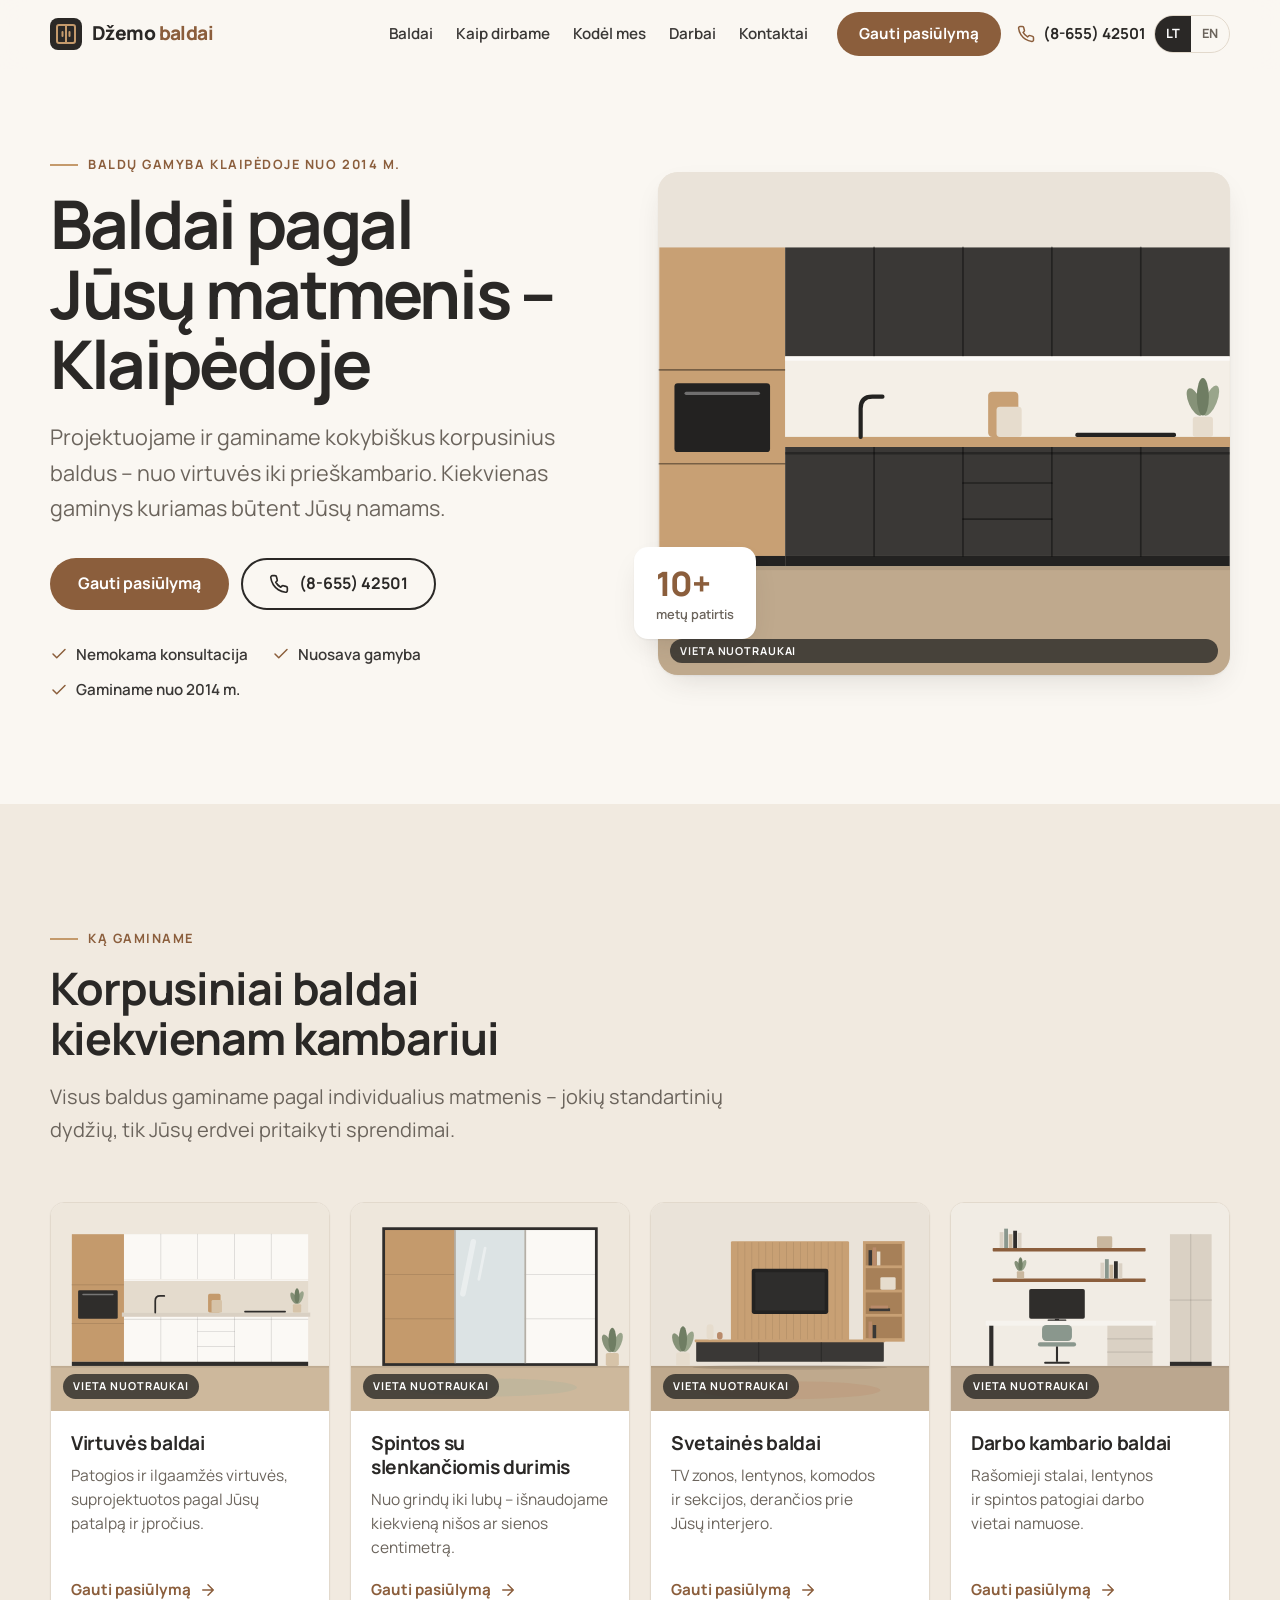
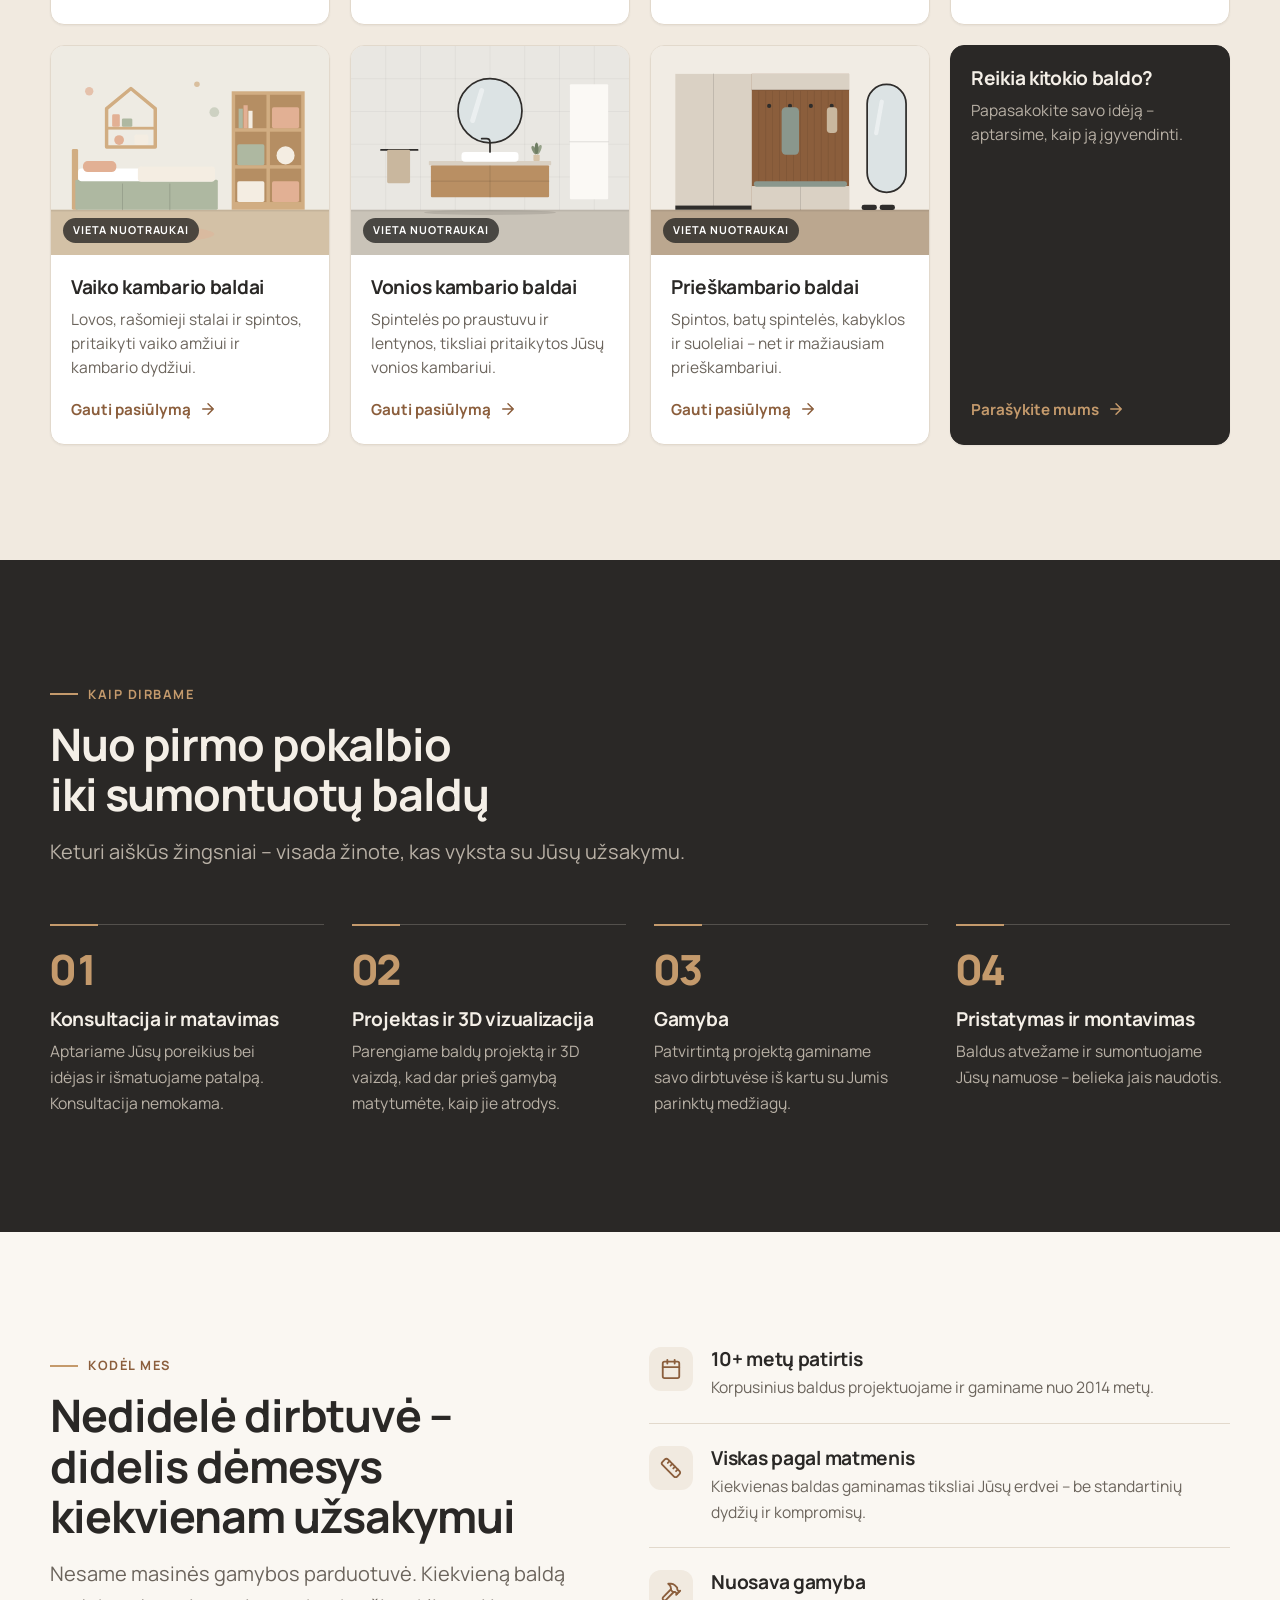
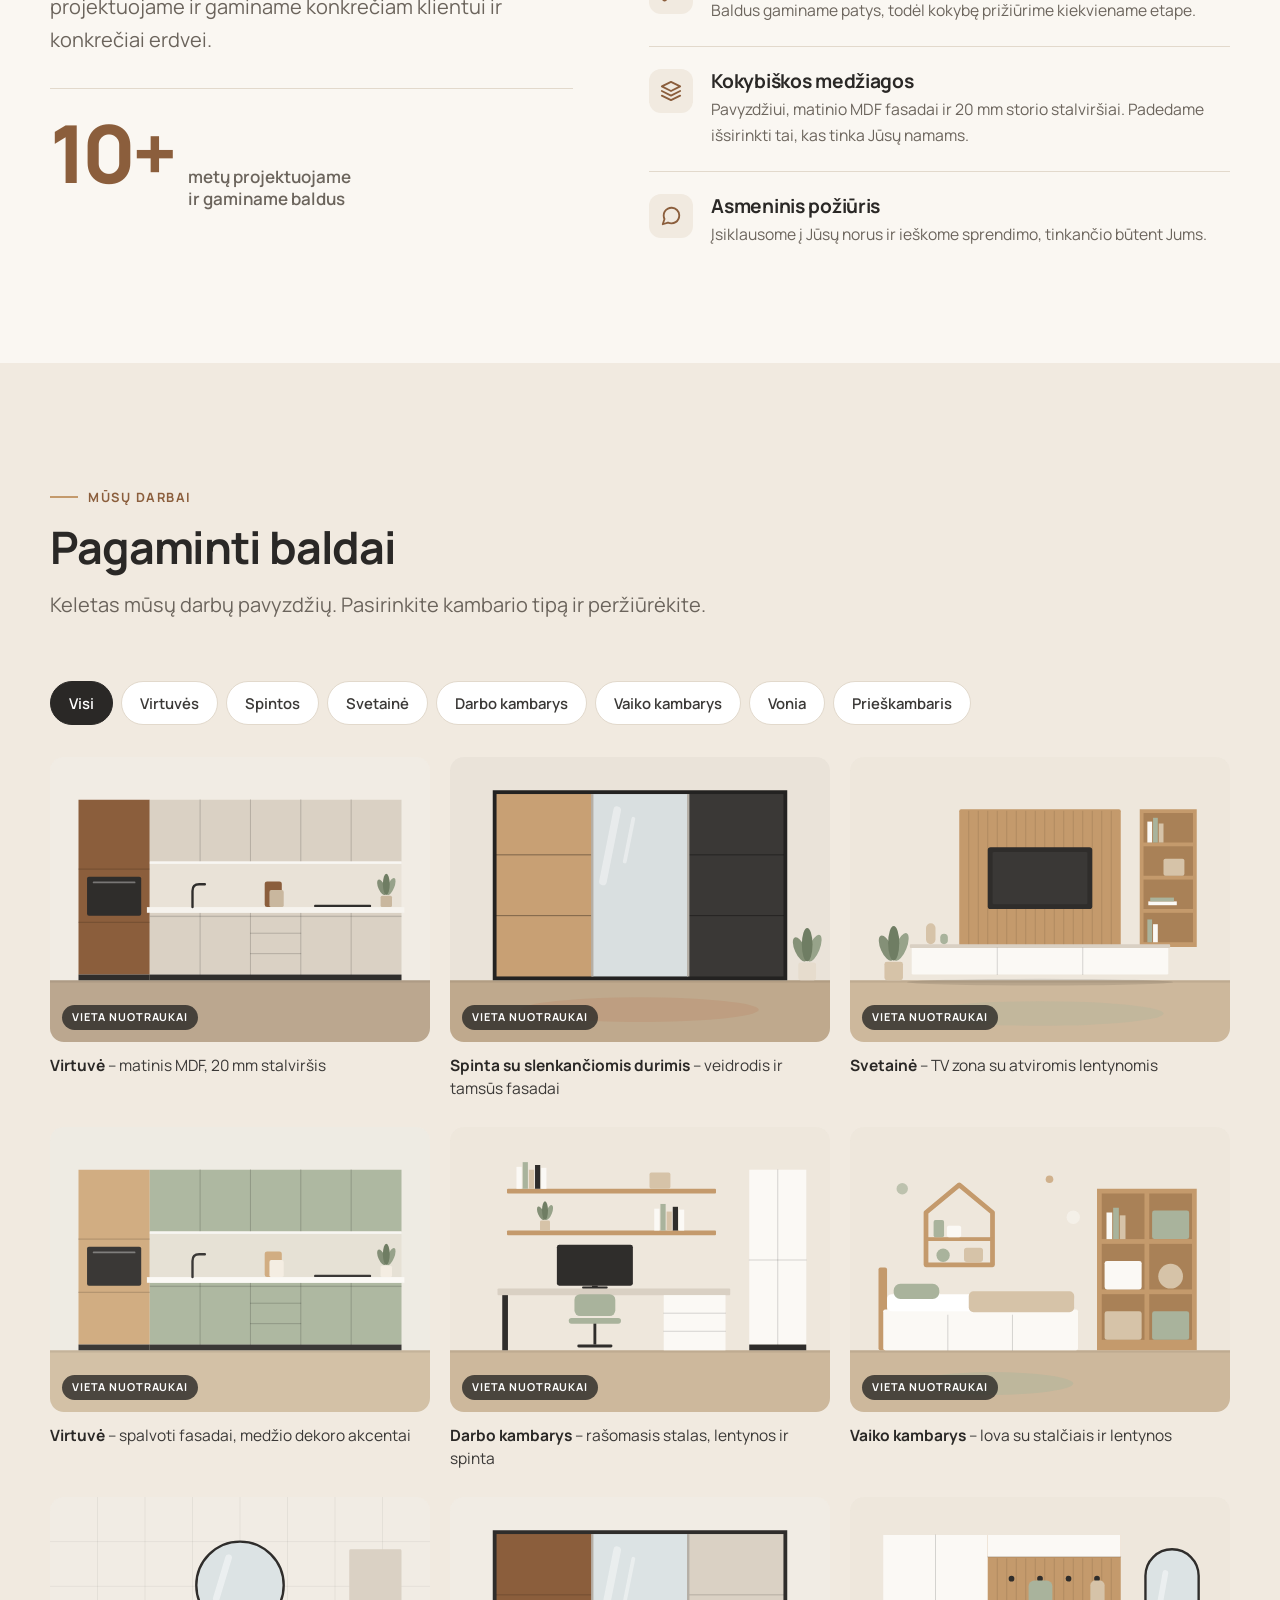
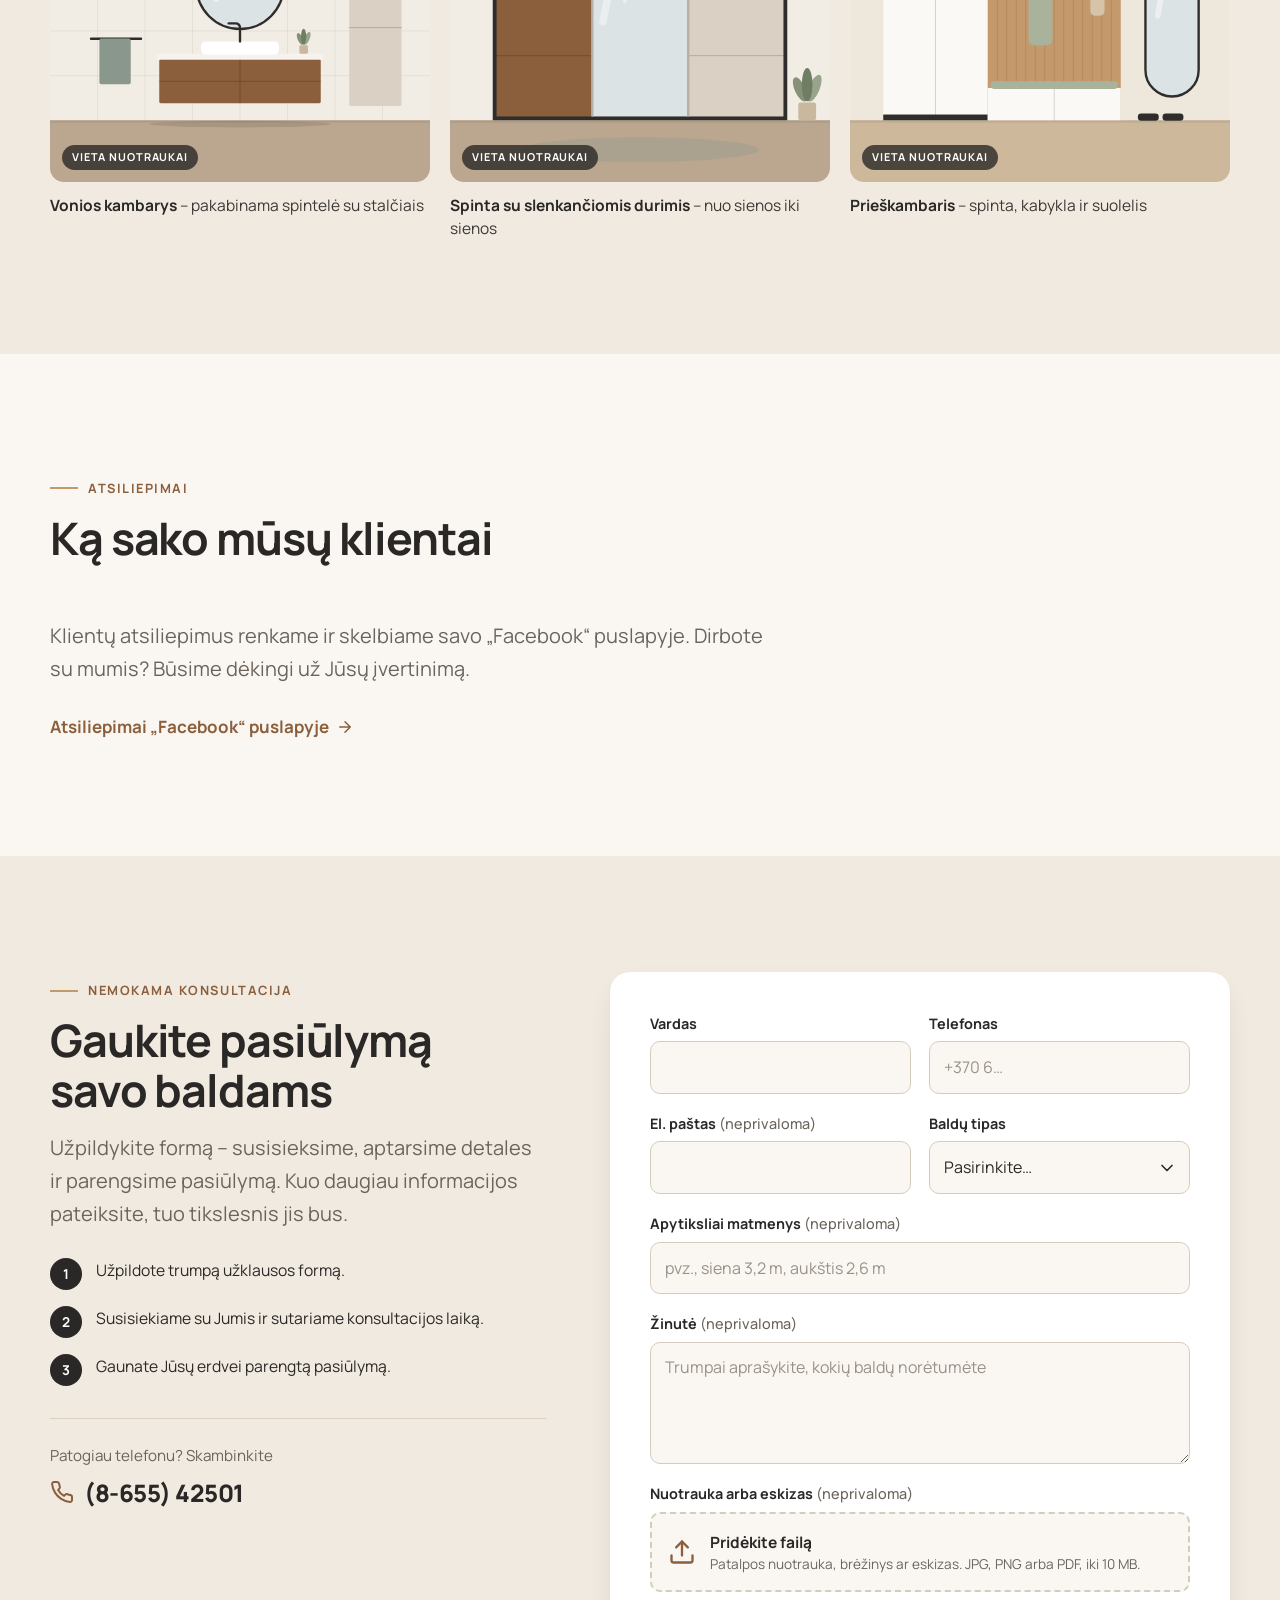
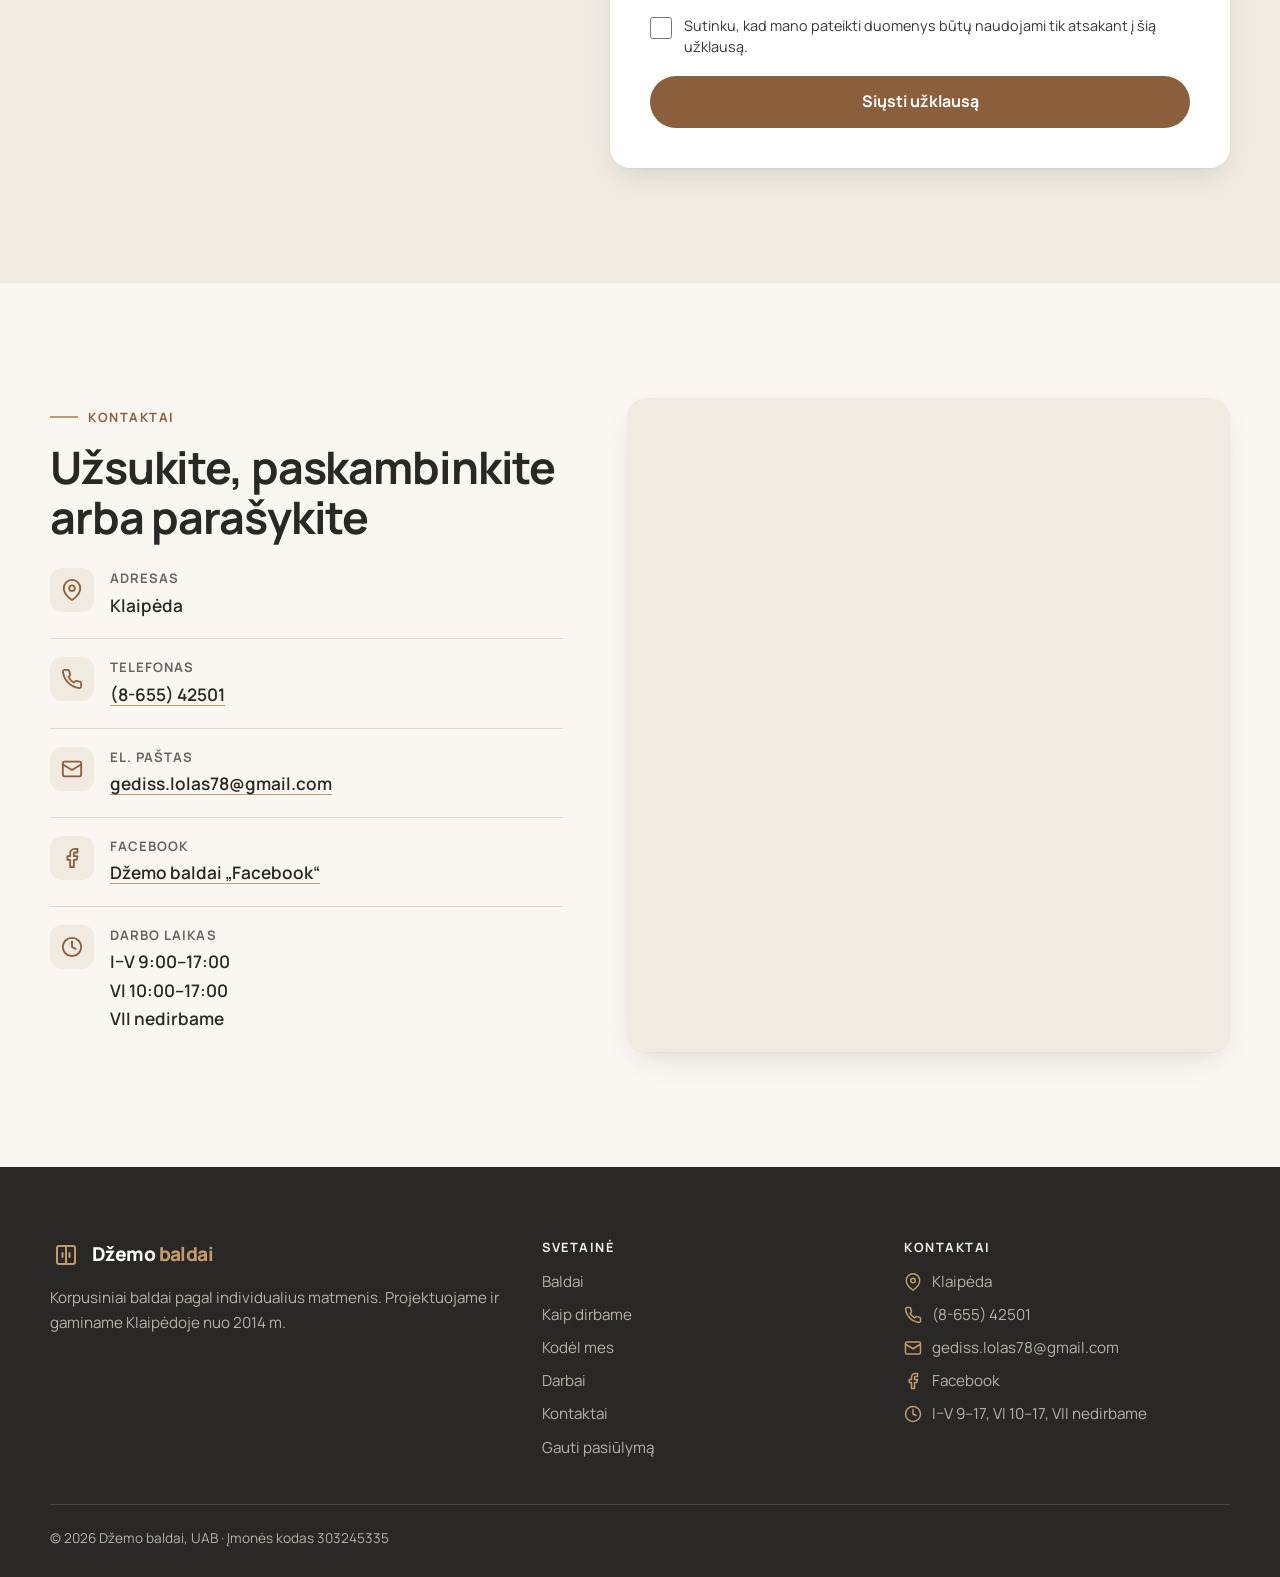
==== commit 6fe7f2b8: "Remove temporary-content notice above gallery Co-Authored-By: Claude Fable 5.2 <noreply@anthropic.co" ====
--- a/index.html
+++ b/index.html
@@ -281,8 +281,6 @@
         <h2>Pagaminti baldai</h2>
         <p class="lead">Keletas mūsų darbų pavyzdžių. Pasirinkite kambario tipą ir peržiūrėkite.</p>
       </div>
-      <!-- TODO: ištrinkite šį pranešimą, kai įkelsite tikras nuotraukas -->
-      <p class="todo-note"><strong>Laikinas turinys:</strong> čia rodomos pavyzdinės iliustracijos ir pavyzdiniai aprašai. Pakeiskite juos tikrų darbų nuotraukomis (žr. README).</p>
       <div class="filters" role="group" aria-label="Filtruoti darbus pagal kambario tipą">
         <button class="filter" type="button" data-filter="all" aria-pressed="true">Visi</button>
         <button class="filter" type="button" data-filter="virtuve" aria-pressed="false">Virtuvės</button>
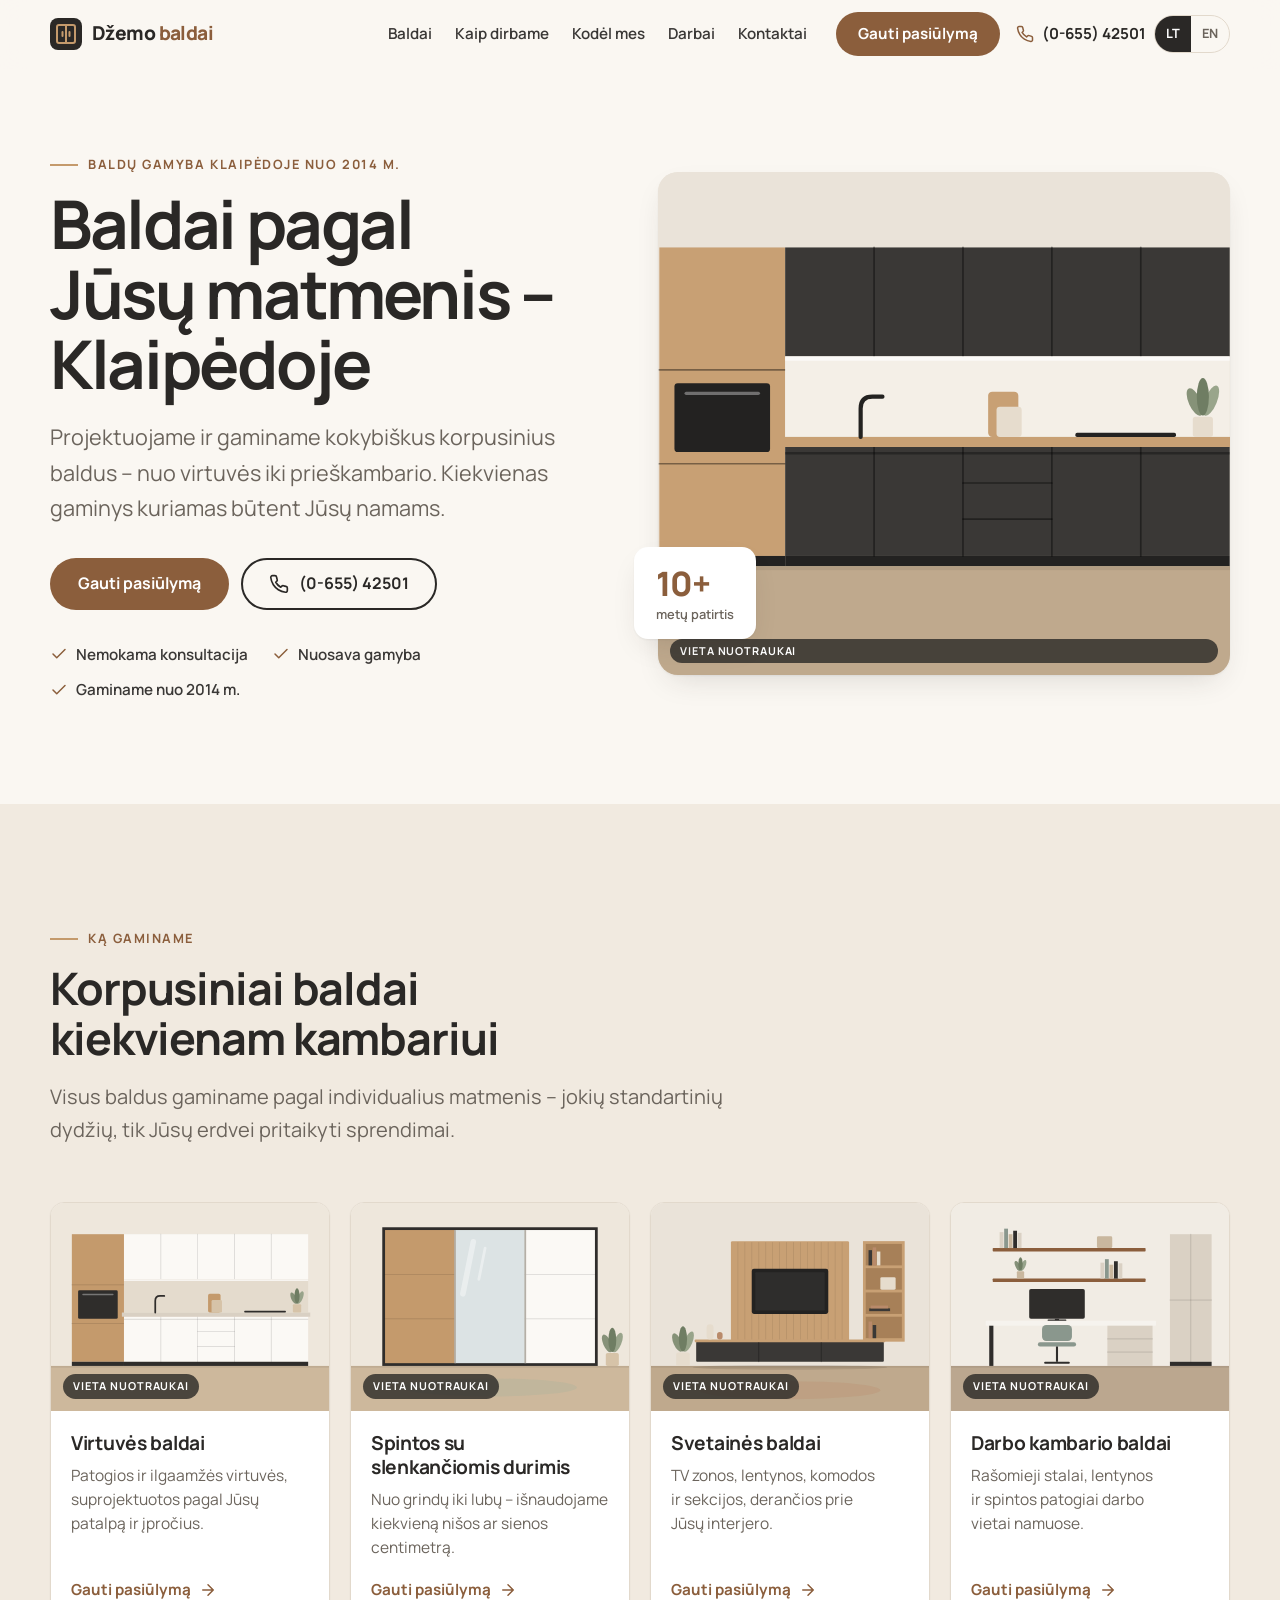
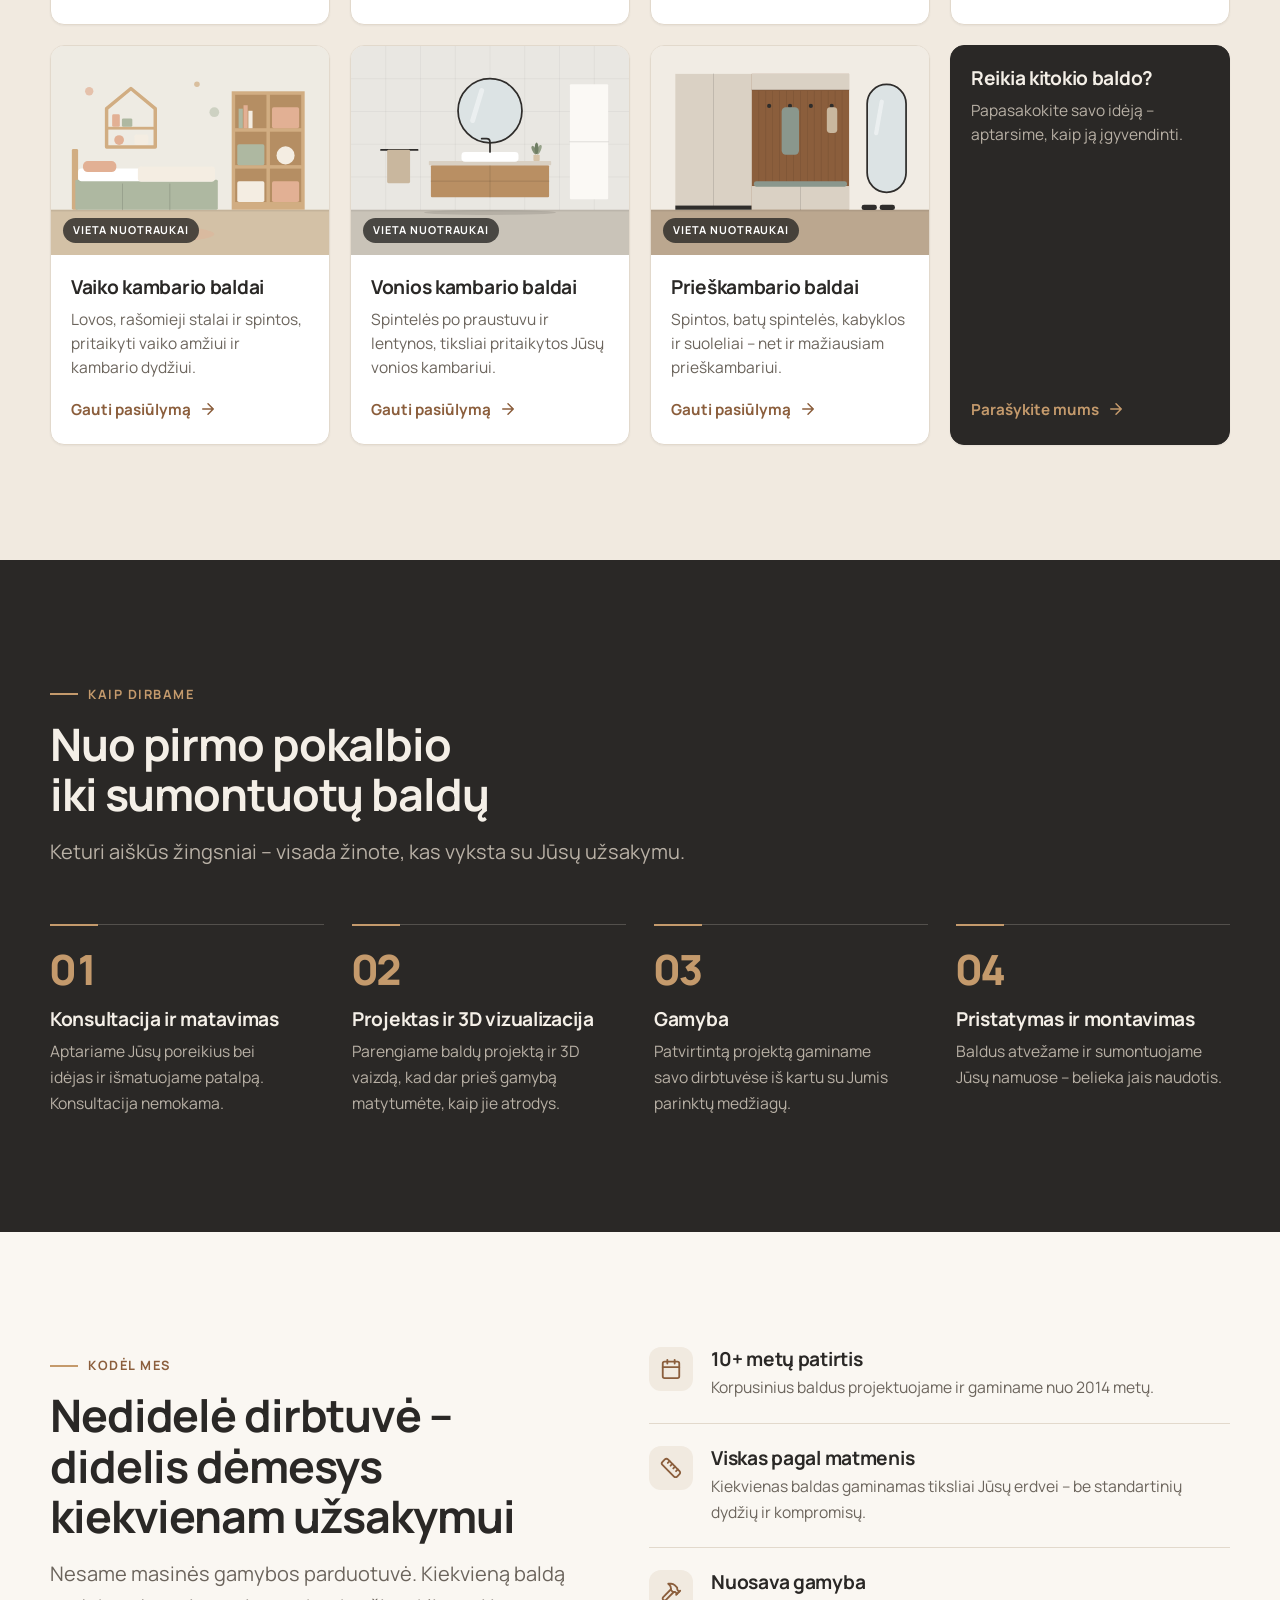
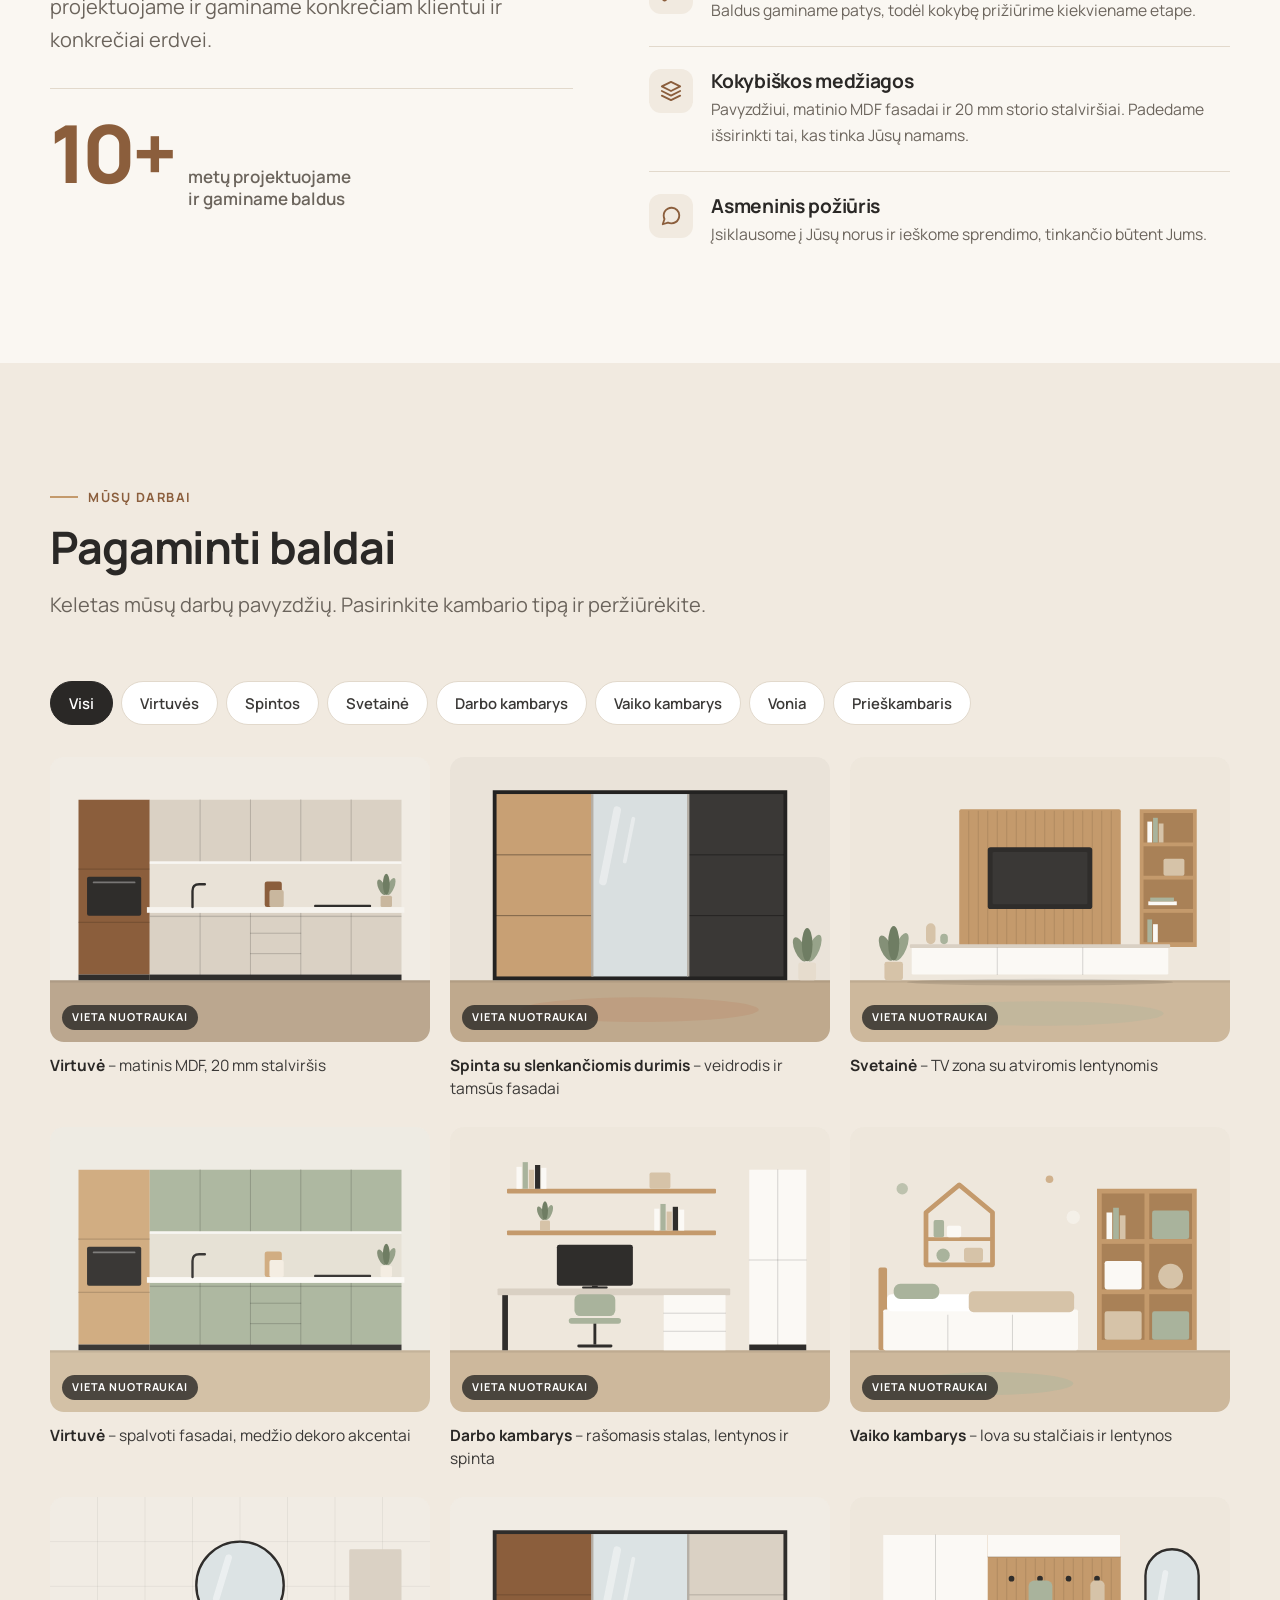
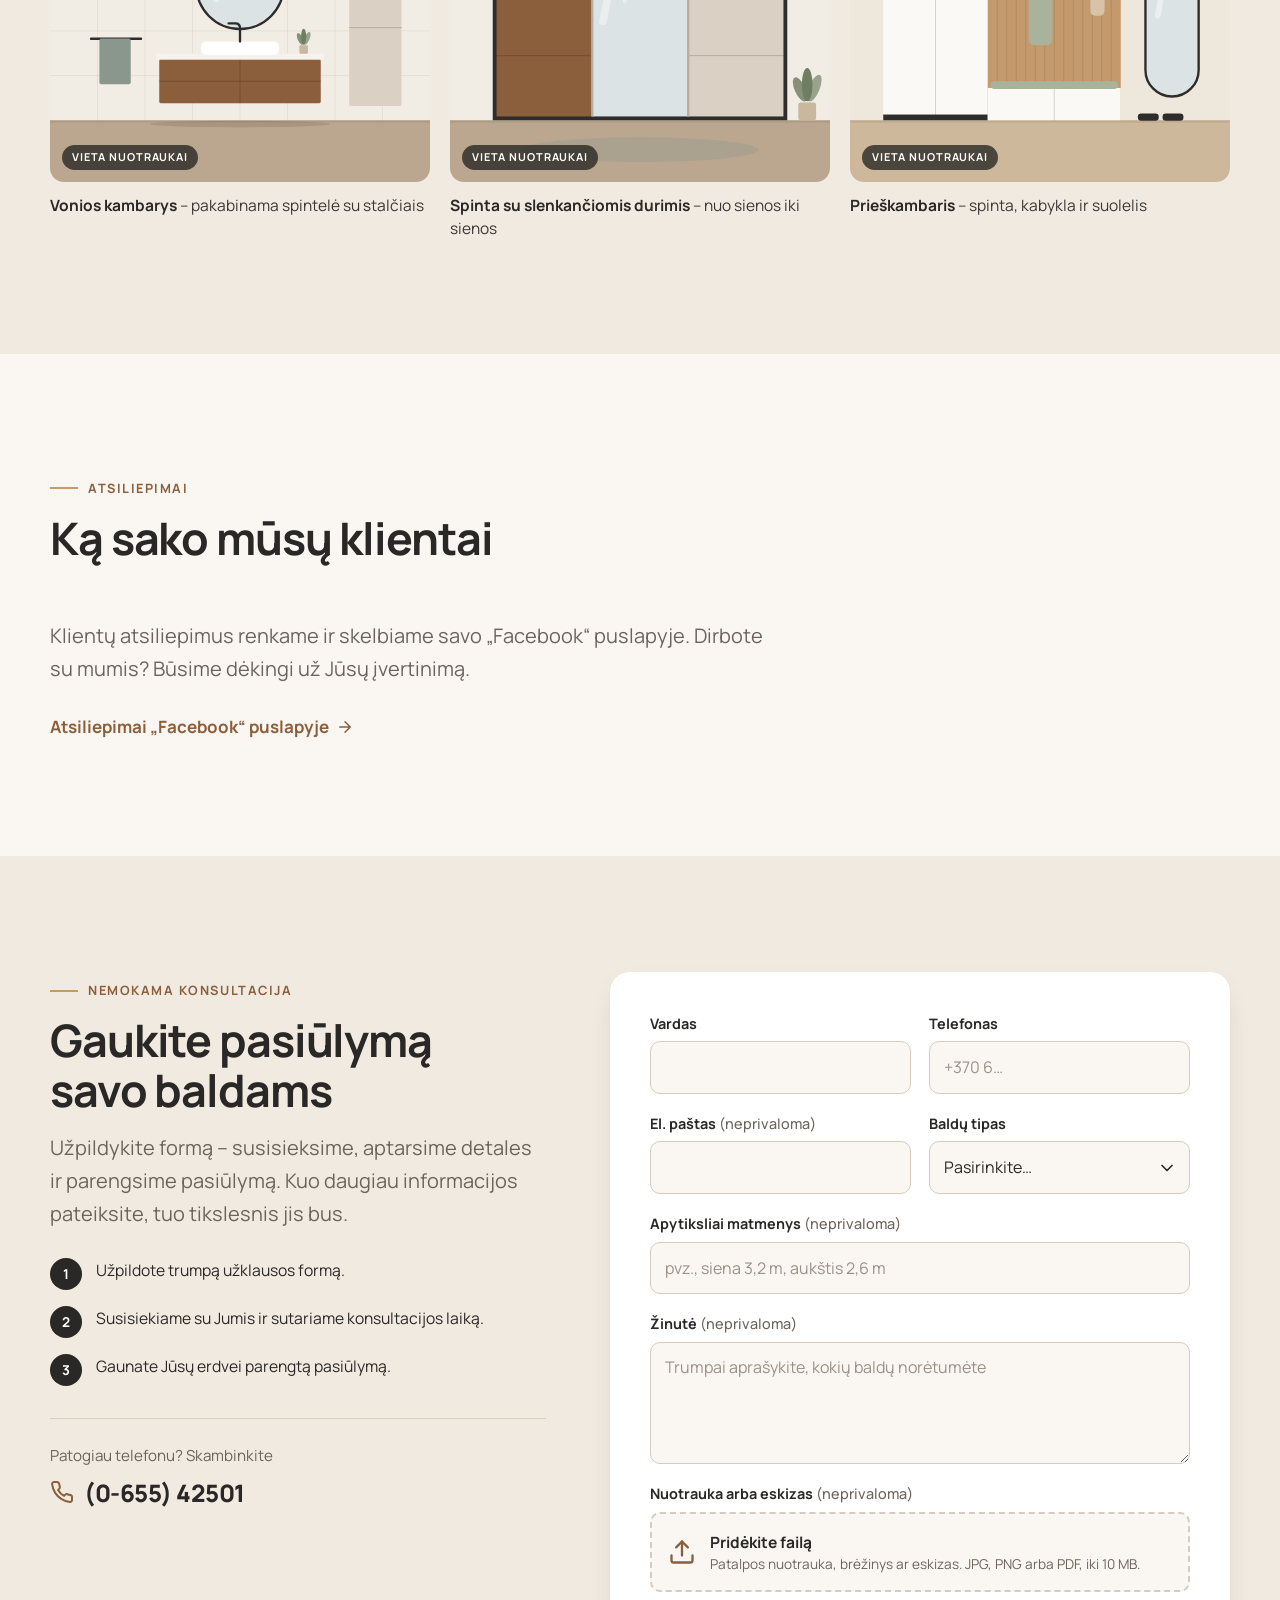
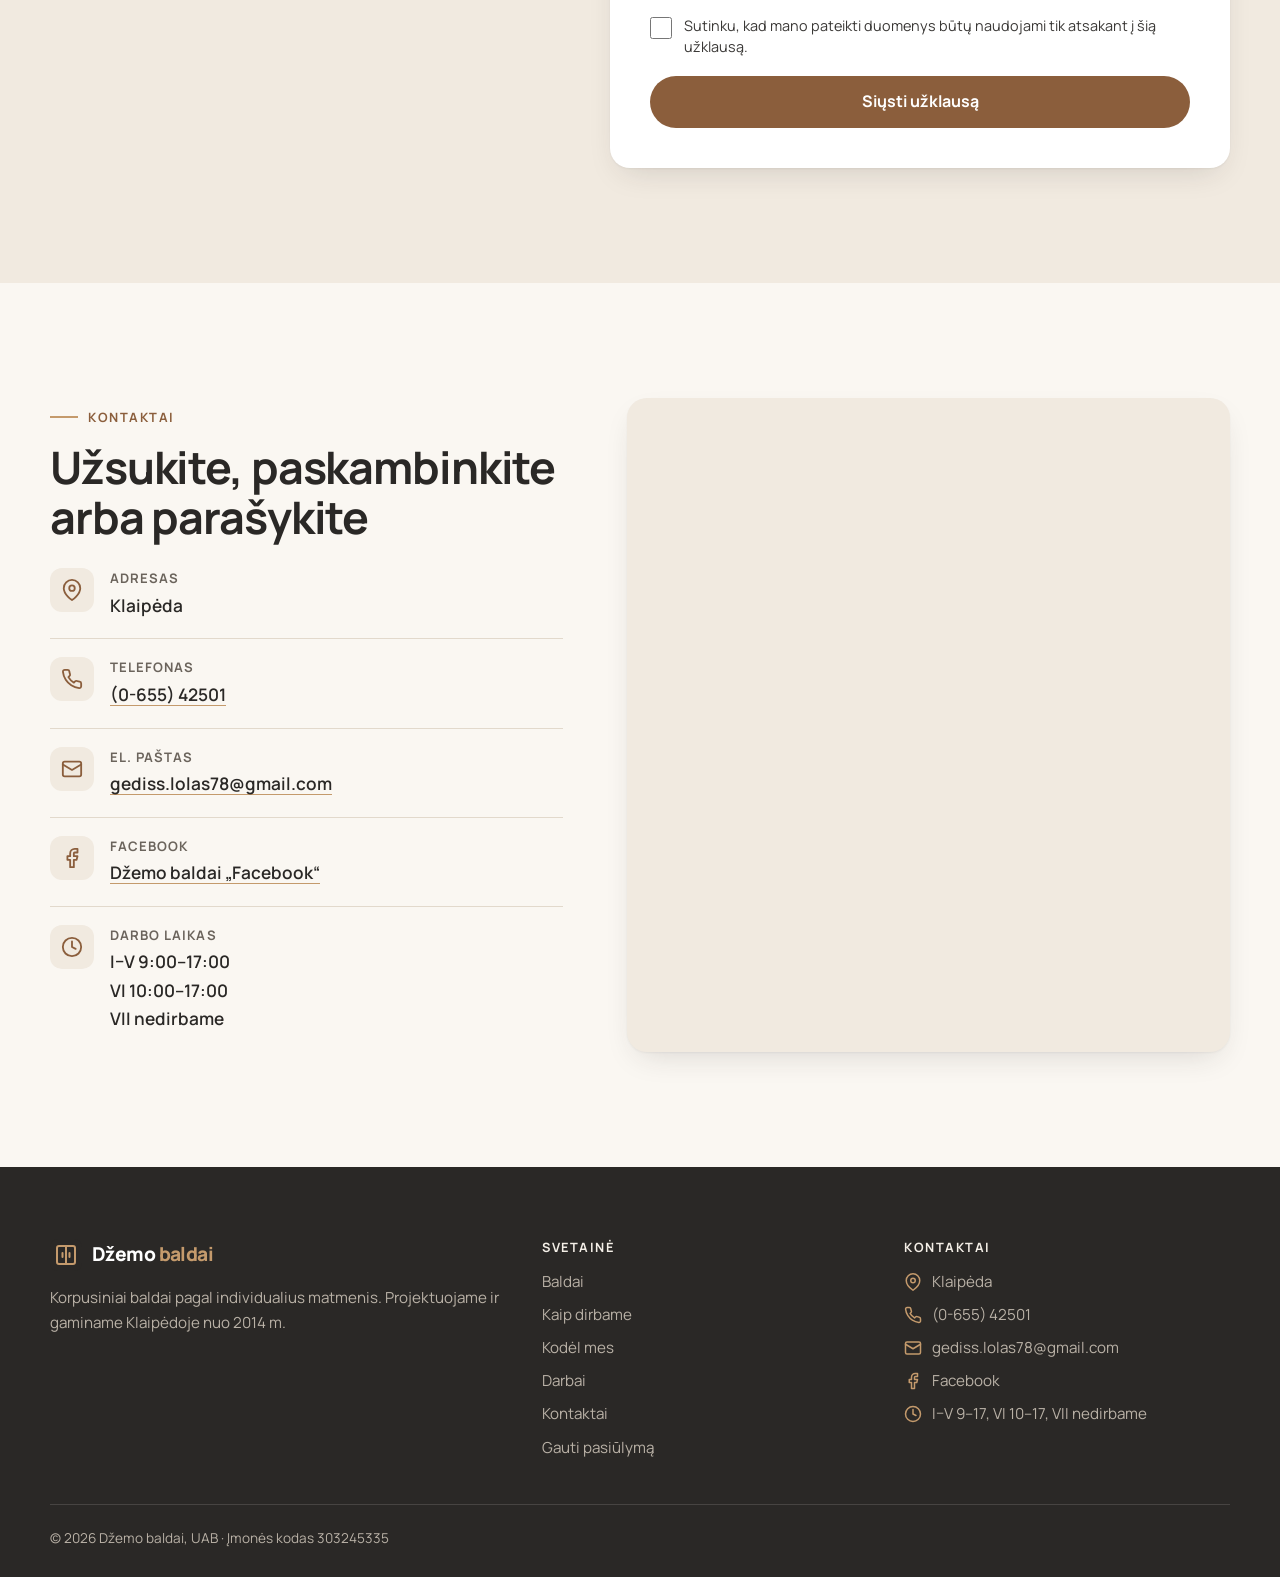
==== commit 480385c2: "Show phone number with 0 prefix instead of 8 Co-Authored-By: Claude Fable 5.2 <noreply@anthropic.com" ====
--- a/index.html
+++ b/index.html
@@ -85,7 +85,7 @@
     </nav>
 
     <div class="header__tools">
-      <a class="header__phone" href="tel:+37065542501"><svg aria-hidden="true"><use href="#i-phone"/></svg>(8-655) 42501</a>
+      <a class="header__phone" href="tel:+37065542501"><svg aria-hidden="true"><use href="#i-phone"/></svg>(0-655) 42501</a>
       <div class="lang" role="group" aria-label="Kalba">
         <a href="index.html" lang="lt" hreflang="lt" aria-current="true">LT</a>
         <a href="en/index.html" lang="en" hreflang="en">EN</a>
@@ -109,7 +109,7 @@
         <p class="lead">Projektuojame ir gaminame kokybiškus korpusinius baldus – nuo virtuvės iki prieškambario. Kiekvienas gaminys kuriamas būtent Jūsų namams.</p>
         <div class="hero__cta">
           <a class="btn btn--primary" href="#uzklausa">Gauti pasiūlymą</a>
-          <a class="btn btn--ghost" href="tel:+37065542501"><svg aria-hidden="true"><use href="#i-phone"/></svg>(8-655) 42501</a>
+          <a class="btn btn--ghost" href="tel:+37065542501"><svg aria-hidden="true"><use href="#i-phone"/></svg>(0-655) 42501</a>
         </div>
         <ul class="hero__points">
             <li><svg aria-hidden="true"><use href="#i-check"/></svg>Nemokama konsultacija</li>
@@ -375,7 +375,7 @@
             <li>Susisiekiame su Jumis ir sutariame konsultacijos laiką.</li>
             <li>Gaunate Jūsų erdvei parengtą pasiūlymą.</li>
         </ol>
-        <p class="quote-aside__call"><span>Patogiau telefonu? Skambinkite</span><a href="tel:+37065542501"><svg aria-hidden="true"><use href="#i-phone"/></svg>(8-655) 42501</a></p>
+        <p class="quote-aside__call"><span>Patogiau telefonu? Skambinkite</span><a href="tel:+37065542501"><svg aria-hidden="true"><use href="#i-phone"/></svg>(0-655) 42501</a></p>
       </div>
 
       <!-- Formos siuntimo adresas nustatomas faile assets/js/main.js (CONFIG.formEndpoint) -->
@@ -446,7 +446,7 @@
         <h2>Užsukite, paskambinkite arba parašykite</h2>
         <dl class="contact__list">
           <div class="contact__item"><span class="contact__icon"><svg aria-hidden="true"><use href="#i-pin"/></svg></span><dt>Adresas</dt><dd>Klaipėda</dd></div>
-          <div class="contact__item"><span class="contact__icon"><svg aria-hidden="true"><use href="#i-phone"/></svg></span><dt>Telefonas</dt><dd><a href="tel:+37065542501">(8-655) 42501</a></dd></div>
+          <div class="contact__item"><span class="contact__icon"><svg aria-hidden="true"><use href="#i-phone"/></svg></span><dt>Telefonas</dt><dd><a href="tel:+37065542501">(0-655) 42501</a></dd></div>
           <div class="contact__item"><span class="contact__icon"><svg aria-hidden="true"><use href="#i-mail"/></svg></span><dt>El. paštas</dt><dd><a href="mailto:gediss.lolas78@gmail.com">gediss.lolas78@gmail.com</a></dd></div>
           <div class="contact__item"><span class="contact__icon"><svg aria-hidden="true"><use href="#i-facebook"/></svg></span><dt>Facebook</dt><dd><a href="https://www.facebook.com/profile.php?id=100057123623623" target="_blank" rel="noopener">Džemo baldai „Facebook“</a></dd></div>
           <div class="contact__item"><span class="contact__icon"><svg aria-hidden="true"><use href="#i-clock"/></svg></span><dt>Darbo laikas</dt><dd>I–V 9:00–17:00<br>VI 10:00–17:00<br>VII nedirbame</dd></div>
@@ -482,7 +482,7 @@
         <h3>Kontaktai</h3>
         <ul class="footer__contact">
           <li><svg aria-hidden="true"><use href="#i-pin"/></svg>Klaipėda</li>
-          <li><svg aria-hidden="true"><use href="#i-phone"/></svg><a href="tel:+37065542501">(8-655) 42501</a></li>
+          <li><svg aria-hidden="true"><use href="#i-phone"/></svg><a href="tel:+37065542501">(0-655) 42501</a></li>
           <li><svg aria-hidden="true"><use href="#i-mail"/></svg><a href="mailto:gediss.lolas78@gmail.com">gediss.lolas78@gmail.com</a></li>
           <li><svg aria-hidden="true"><use href="#i-facebook"/></svg><a href="https://www.facebook.com/profile.php?id=100057123623623" target="_blank" rel="noopener">Facebook</a></li>
           <li><svg aria-hidden="true"><use href="#i-clock"/></svg>I–V 9–17, VI 10–17, VII nedirbame</li>
@@ -497,7 +497,7 @@
 
 <!-- Mobili juosta: skambutis ir užklausa -->
 <div class="callbar">
-  <a class="btn btn--dark btn--sm" href="tel:+37065542501" aria-label="Skambinti telefonu (8-655) 42501"><svg aria-hidden="true"><use href="#i-phone"/></svg>Skambinti</a>
+  <a class="btn btn--dark btn--sm" href="tel:+37065542501" aria-label="Skambinti telefonu (0-655) 42501"><svg aria-hidden="true"><use href="#i-phone"/></svg>Skambinti</a>
   <a class="btn btn--primary btn--sm" href="#uzklausa">Gauti pasiūlymą</a>
 </div>
 
